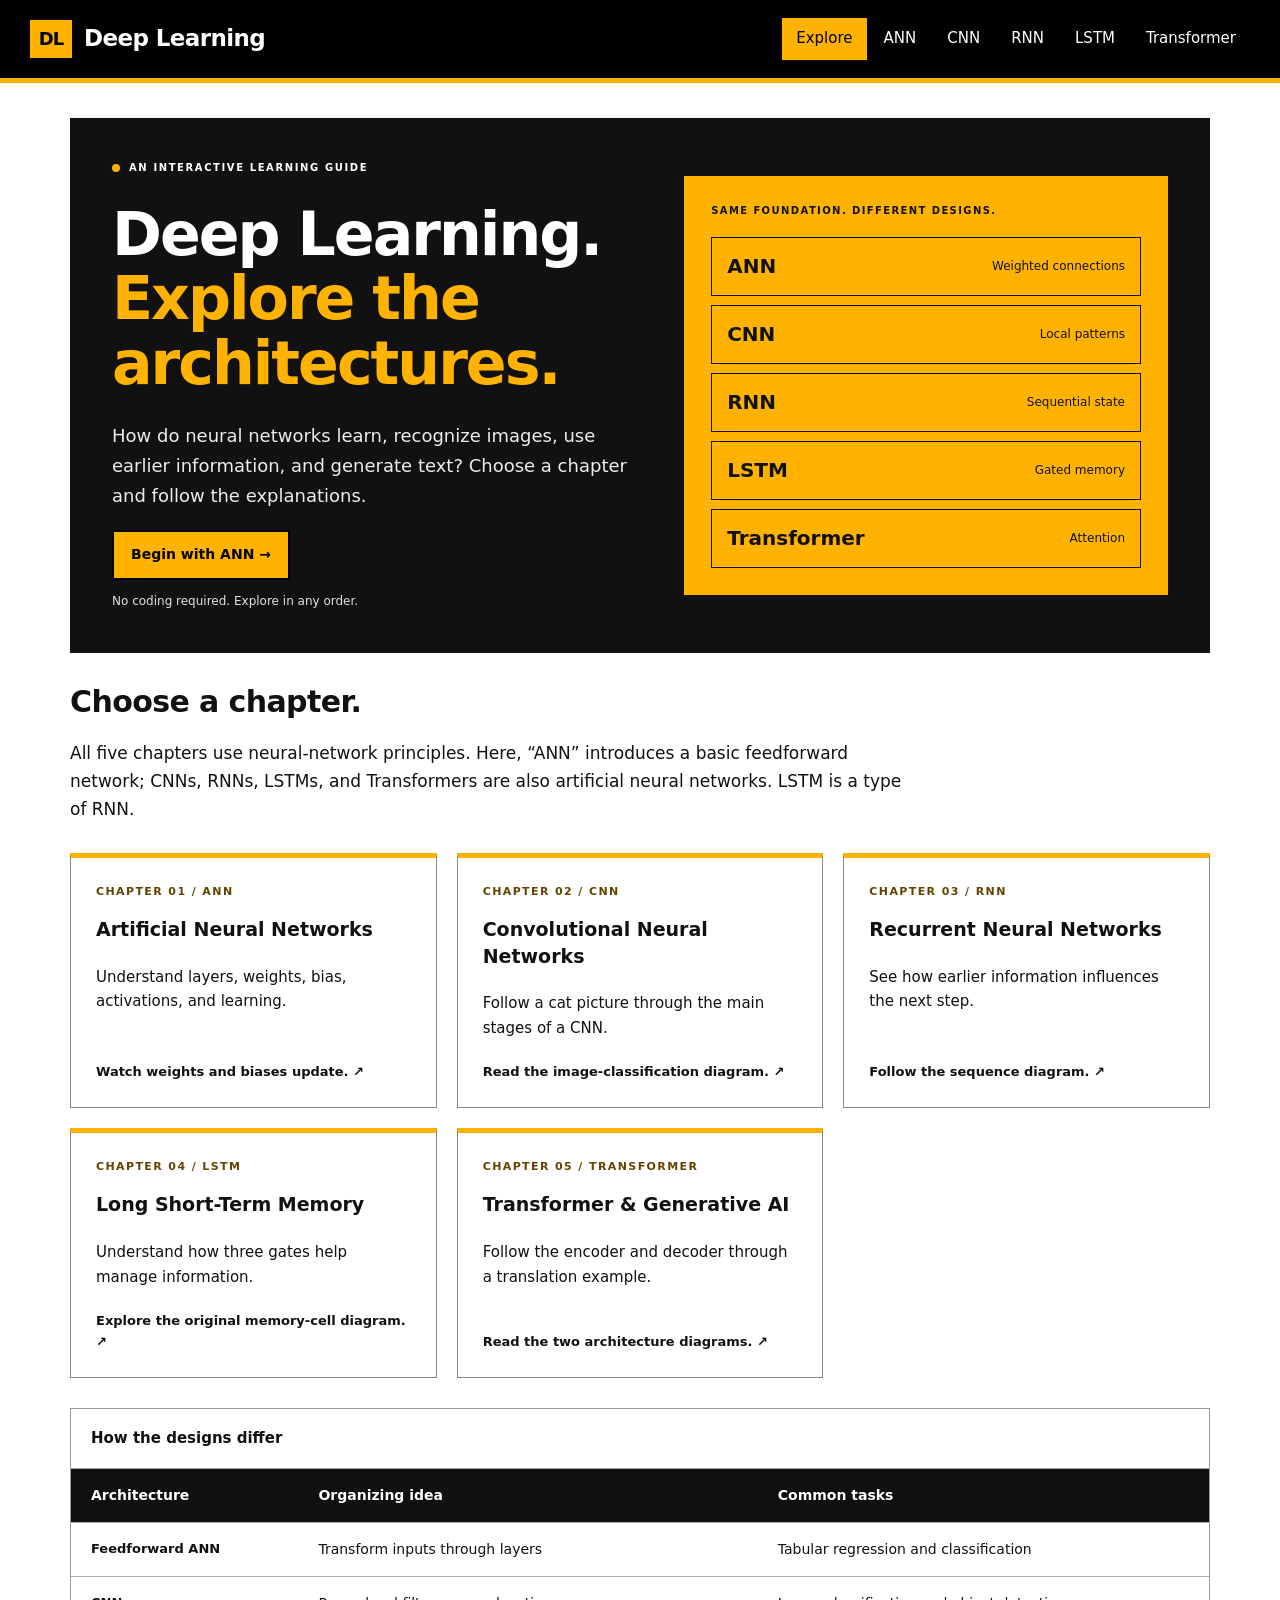
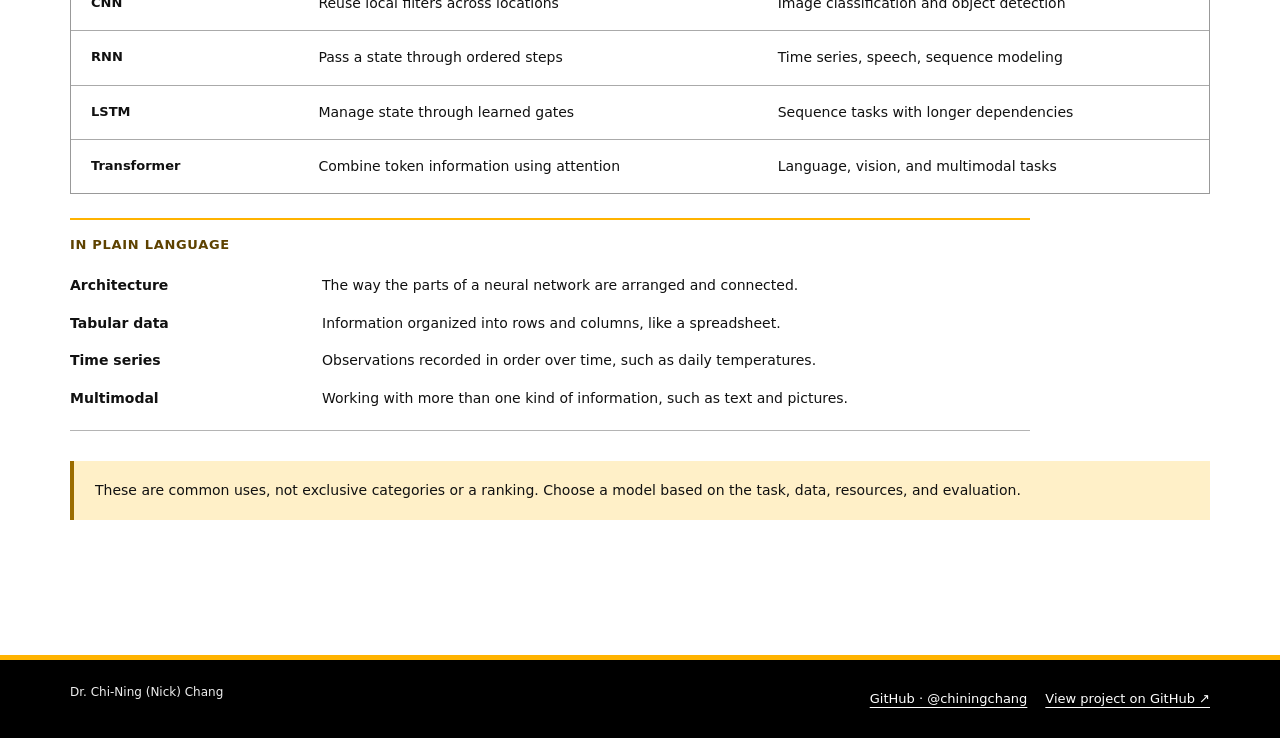
==== index.html @ 5cda5319 "Simplify page footers to show author name and GitHub links" ====
<!DOCTYPE html>

<html lang="en"><head><meta charset="utf-8"/><meta content="width=device-width,initial-scale=1" name="viewport"/><title>Explore · Deep Learning</title><meta content="Interactive lessons on neural networks, image features, sequence models, memory gates, attention and generative AI." name="description"/><link href="style.css" rel="stylesheet"/></head><body><header><a class="brand" href="index.html"><span class="mark">DL</span> Deep Learning</a><nav aria-label="Architecture chapters" class="architecture-nav"><a aria-current="page" class="active" href="index.html">Explore</a><a href="ann.html">ANN</a><a href="cnn.html">CNN</a><a href="rnn.html">RNN</a><a href="lstm.html">LSTM</a><a href="transformer.html">Transformer</a></nav></header><main><section class="chapter introduction"><div class="hero"><div><div class="pill"><span class="dot"></span> AN INTERACTIVE LEARNING GUIDE</div><h1>Deep Learning.<br/><em>Explore the<br/>architectures.</em></h1><p class="subtitle muted">How do neural networks learn, recognize images, use earlier information, and generate text? Choose a chapter and follow the explanations.</p><div class="actions"><a class="btn" href="ann.html">Begin with ANN →</a><span class="minitext">No coding required. Explore in any order.</span></div></div><div class="overview-visual"><div class="overview-label">SAME FOUNDATION. DIFFERENT DESIGNS.</div><div class="architecture-stack"><span>ANN <small>Weighted connections</small></span><span>CNN <small>Local patterns</small></span><span>RNN <small>Sequential state</small></span><span>LSTM <small>Gated memory</small></span><span>Transformer <small>Attention</small></span></div></div></div><div class="reading-block"><h2>Choose a chapter.</h2><p>All five chapters use neural-network principles. Here, “ANN” introduces a basic feedforward network; CNNs, RNNs, LSTMs, and Transformers are also artificial neural networks. LSTM is a type of RNN.</p></div><div class="chapter-grid"><a class="chapter-card" href="ann.html"><span class="eyebrow">CHAPTER 01 / ANN</span><h3>Artificial Neural Networks</h3><p>Understand layers, weights, bias, activations, and learning.</p><strong>Watch weights and biases update. ↗</strong></a><a class="chapter-card" href="cnn.html"><span class="eyebrow">CHAPTER 02 / CNN</span><h3>Convolutional Neural Networks</h3><p>Follow a cat picture through the main stages of a CNN.</p><strong>Read the image-classification diagram. ↗</strong></a><a class="chapter-card" href="rnn.html"><span class="eyebrow">CHAPTER 03 / RNN</span><h3>Recurrent Neural Networks</h3><p>See how earlier information influences the next step.</p><strong>Follow the sequence diagram. ↗</strong></a><a class="chapter-card" href="lstm.html"><span class="eyebrow">CHAPTER 04 / LSTM</span><h3>Long Short-Term Memory</h3><p>Understand how three gates help manage information.</p><strong>Explore the original memory-cell diagram. ↗</strong></a><a class="chapter-card" href="transformer.html"><span class="eyebrow">CHAPTER 05 / TRANSFORMER</span><h3>Transformer &amp; Generative AI</h3><p>Follow the encoder and decoder through a translation example.</p><strong>Read the two architecture diagrams. ↗</strong></a></div><div class="table-wrap"><table><caption>How the designs differ</caption><thead><tr><th>Architecture</th><th>Organizing idea</th><th>Common tasks</th></tr></thead><tbody><tr><th>Feedforward ANN</th><td>Transform inputs through layers</td><td>Tabular regression and classification</td></tr><tr><th>CNN</th><td>Reuse local filters across locations</td><td>Image classification and object detection</td></tr><tr><th>RNN</th><td>Pass a state through ordered steps</td><td>Time series, speech, sequence modeling</td></tr><tr><th>LSTM</th><td>Manage state through learned gates</td><td>Sequence tasks with longer dependencies</td></tr><tr><th>Transformer</th><td>Combine token information using attention</td><td>Language, vision, and multimodal tasks</td></tr></tbody></table></div><aside aria-label="In plain language" class="plain-language"><h3>In plain language</h3><dl><div><dt>Architecture</dt><dd>The way the parts of a neural network are arranged and connected.</dd></div><div><dt>Tabular data</dt><dd>Information organized into rows and columns, like a spreadsheet.</dd></div><div><dt>Time series</dt><dd>Observations recorded in order over time, such as daily temperatures.</dd></div><div><dt>Multimodal</dt><dd>Working with more than one kind of information, such as text and pictures.</dd></div></dl></aside><p class="callout">These are common uses, not exclusive categories or a ranking. Choose a model based on the task, data, resources, and evaluation.</p></section></main><footer><div class="footer-identity"><span>Dr. Chi-Ning (Nick) Chang</span></div><nav aria-label="GitHub links" class="footer-links"><a href="https://github.com/chiningchang" rel="noopener noreferrer" target="_blank">GitHub · @chiningchang</a><a href="https://github.com/chiningchang/Deep-Learning" rel="noopener noreferrer" target="_blank">View project on GitHub ↗</a></nav></footer></body></html>
---- style.css ----
:root{--gold:#ffb300;--ink:#111;--muted:#474747;--line:#a5a5a5;--paper:#fff;--blue:#006894;--rust:#b02e01}*{box-sizing:border-box}html{scroll-behavior:smooth}body{margin:0;background:#fff;color:var(--ink);font:17px/1.65 system-ui,-apple-system,BlinkMacSystemFont,'Segoe UI',sans-serif}button,input,select{font:inherit}button{cursor:pointer}button:focus-visible,input:focus-visible,select:focus-visible,summary:focus-visible,a:focus-visible{outline:3px solid #006894;outline-offset:4px}a{color:#005779;text-underline-offset:4px}header{background:#000;color:white;position:sticky;top:0;z-index:10;display:flex;justify-content:space-between;gap:20px;align-items:center;flex-wrap:wrap;padding:18px max(24px,calc((100vw - 1220px)/2));border-bottom:5px solid var(--gold)}.brand{font-size:23px;display:flex;align-items:center;gap:12px;font-weight:800;letter-spacing:-.6px}.mark{background:var(--gold);color:black;width:42px;height:38px;display:grid;place-items:center;font-size:18px;letter-spacing:-1px}nav{display:flex;gap:3px;flex-wrap:wrap}nav a{color:white;text-decoration:none;font-size:12px;padding:6px 9px;border-bottom:2px solid transparent}nav a:hover,nav a.active{color:var(--gold);border-color:var(--gold)}main{max-width:1200px;margin:auto;padding:25px 30px 50px}.chapter{padding:65px 0;border-bottom:1px solid #b8b8b8;scroll-margin-top:125px}.chapter:last-child{border:0}.chapter.introduction{padding-top:0}.hero{display:grid;grid-template-columns:1.1fr 1fr;align-items:center;gap:40px;background:#111;color:white;padding:42px;margin-top:10px}.hero h1{font-size:clamp(40px,4.7vw,62px);line-height:1.08;letter-spacing:-2px;margin:25px 0;font-weight:850}.hero h1 em{color:var(--gold);font-style:normal}.hero .muted{color:#ededed}.hero .minitext{color:#e3e3e3}.hero .actions{align-items:start;flex-direction:column}.pill{font-size:10px;font-weight:750;letter-spacing:1.6px;display:flex;gap:9px;align-items:center}.dot{width:8px;height:8px;background:var(--gold);border-radius:50%}.hero-art{background:#fff;color:#111;position:relative;padding:36px 12px 18px}.hero-art svg{width:100%;height:auto}.stamp{background:var(--gold);color:black;position:absolute;top:0;right:0;padding:8px 14px;font-size:12px;font-weight:750}.art-caption{text-align:center;font-size:14px;font-weight:700}.eyebrow{font-size:11px;letter-spacing:1.4px;text-transform:uppercase;font-weight:800;color:#624400}h1,h2,h3{color:inherit}h2{font-size:30px;line-height:1.25;letter-spacing:-.6px;margin:12px 0 18px}h3{font-size:19px;line-height:1.4;margin:0 0 12px}p{margin:10px 0 20px}.muted{color:var(--muted)}.subtitle{font-size:18px;max-width:630px}.overview-text{max-width:850px;margin-top:35px}.roadmap{border-left:5px solid var(--gold);background:#f1f1f1;padding:17px 22px;margin-bottom:30px;font-size:14px}.roadmap strong,.roadmap span{display:block}.roadmap span{color:#414141;margin-top:4px}.learning-goals{background:var(--gold);padding:22px 26px;margin-top:25px;color:#000;font-size:15px}.learning-goals span{display:block;margin-top:7px}.learning-goals span:before{content:'✓';font-weight:800;margin-right:10px}.lesson-heading{max-width:890px;margin-bottom:28px}.lesson-heading h1{font-size:38px;line-height:1.2;letter-spacing:-1px;margin:15px 0}.lesson-heading>p{font-size:17px}.workspace{display:grid;grid-template-columns:minmax(0,1.7fr) minmax(270px,1fr);gap:25px}.lab{background:#fff;border:1px solid #9b9b9b;border-top:4px solid #111;padding:26px;min-width:0;border-radius:0}.aside{padding:26px;background:#f1f1f1;border:1px solid #b6b6b6;align-self:start}.aside p{font-size:15px}.actions,.controls{display:flex;gap:12px;flex-wrap:wrap;align-items:center}.controls{margin:20px 0}.controls label{font-size:14px}button.btn,a.btn{border:2px solid #000;background:var(--gold);color:black;text-decoration:none;display:inline-block;padding:11px 17px;font-size:14px;font-weight:750;border-radius:0}button.btn:hover,a.btn:hover{background:#ffca4c}.btn.secondary{background:white;color:black;border-color:#555}.btn.secondary:hover{background:#ededed}.btn:disabled{opacity:.5;cursor:default}select{padding:7px 9px;border:1px solid #777;background:white;color:#111;border-radius:0}.network-choice,.tabs{display:flex;flex-wrap:wrap;gap:8px;margin:10px 0 20px}.network-choice button,.tabs button{background:white;border:1px solid #777;padding:9px 12px;font-size:13px;font-weight:650;color:#111}.network-choice button:hover,.tabs button:hover{background:#ededed}.tabs button.selected{background:#000;color:var(--gold);border-color:#000}.diagram{width:100%;height:auto;display:block}.range-row{display:grid;grid-template-columns:1fr 1.3fr 48px;align-items:center;gap:12px;margin:19px 0;font-size:14px}input[type=range]{width:100%;accent-color:#111}output{font-variant-numeric:tabular-nums;color:#111;font-weight:750}.probs>div{font-size:14px;margin:15px 0}.probs output{float:right;min-width:55px;text-align:right}.probbar{height:13px;background:#d1d1d1;overflow:hidden}.probbar span{display:block;background:#111;height:100%;transition:width .2s}.equation{padding:20px;background:#f1f1f1;border-left:4px solid var(--gold);text-align:center;font-size:18px;margin:22px 0;overflow-wrap:anywhere}.equation small{display:block;font-size:13px;color:#3b3b3b;margin-top:5px}.callout{padding:18px 21px;background:#fff0c8;border-left:4px solid #9b6c00;color:#111;font-size:14px;margin-top:22px}.metric{display:flex;gap:24px;flex-wrap:wrap;margin:20px 0;font-size:12px}.metric strong{display:block;font-size:25px;color:#111}.neuron-flow{display:flex;align-items:center;justify-content:space-between;gap:10px;flex-wrap:wrap;background:#f1f1f1;padding:20px;margin-top:24px}.neuron-flow small{display:block;font-size:9px;font-weight:700;letter-spacing:.5px}.neuron-flow strong{font-size:15px}.minitext,.footnote{font-size:12px;color:#454545}.footnote{margin-top:20px}.badge{display:inline-block;background:#111;color:#fff;padding:5px 9px;font-size:10px;letter-spacing:.7px;font-weight:750}.reading-block{max-width:850px;margin-top:30px}details{font-size:14px;margin-top:22px}summary{cursor:pointer;font-weight:750}details p{font-size:14px}.table-wrap{overflow-x:auto;border:1px solid #999;background:white;margin-top:24px}table{width:100%;border-collapse:collapse;text-align:left;font-size:14px}caption{text-align:left;padding:17px 20px;font-size:15px;font-weight:750}th,td{padding:15px 20px;border-top:1px solid #aaa;vertical-align:top;min-width:100px}thead{background:#111;color:white}tbody th{font-size:13px}.lab .table-wrap th,.lab .table-wrap td{padding:13px 14px;font-size:12px}.lab .table-wrap caption{font-size:14px;padding:15px}.comparison{display:grid;grid-template-columns:1fr 1fr;gap:22px}.comparison>div{border:1px solid #999;border-top:4px solid var(--gold);padding:27px}.activation-plot{width:100%;height:auto;display:block;border:1px solid #a0a0a0;background:#fff}canvas{display:block;width:100%;height:auto;border:1px solid #999;background:white}footer{border-top:5px solid #ffb300;background:black;color:white;display:flex;justify-content:space-between;gap:20px;flex-wrap:wrap;padding:23px max(25px,calc((100vw - 1140px)/2));font-size:13px}.hidden{display:none!important}.cycle-lab{margin-bottom:30px!important}.cycle-heading{display:flex;align-items:start;justify-content:space-between;gap:20px}.cycle-heading h2{font-size:27px}.animation-controls{display:flex;align-items:center;gap:12px;flex-wrap:wrap;margin:24px 0}.animation-controls label{font-size:13px}.animation-scroll{overflow-x:auto;border:1px solid #999;background:#fafafa}.animation-scroll svg{display:block;width:100%;min-width:760px;height:auto}.stage-narration{border-left:5px solid var(--gold);padding:20px 24px;background:#f1f1f1;min-height:175px;margin-top:20px}.stage-narration h3{font-size:23px;margin:6px 0}.stage-narration p{font-size:15px;margin-bottom:0}.animation-explanation{display:grid;grid-template-columns:1.2fr 1fr;gap:30px;margin-top:28px}.math-steps{font-size:15px;font-variant-numeric:tabular-nums;line-height:1.9}.math-steps code{font-size:14px;font-family:ui-monospace,monospace;white-space:normal;overflow-wrap:anywhere}.bias-explainer{padding:22px;background:#fff0c8;border:1px solid #b88800;font-size:14px}.bias-explainer p{margin-bottom:12px}.bias-row{background:#fff0c8}.gradient-flow{stroke-dasharray:12 8;animation:flow 1s linear infinite}.animation-paused .gradient-flow{animation-play-state:paused}.pulse-ring{animation:pulse 1.1s ease-in-out infinite;transform-box:fill-box;transform-origin:center}.animation-paused .pulse-ring{animation-play-state:paused}@keyframes flow{to{stroke-dashoffset:-40}}@keyframes pulse{50%{opacity:.4}}@media(max-width:850px){main{padding:20px}.hero,.workspace,.animation-explanation{grid-template-columns:1fr}.hero{padding:26px;gap:30px}.hero-art{max-width:500px}.hero h1{font-size:46px}.comparison{grid-template-columns:1fr}header{padding:13px 20px;gap:10px}nav a{font-size:11px;padding:5px}.chapter{scroll-margin-top:165px;padding:44px 0}.lesson-heading h1{font-size:32px}.lab,.aside{padding:20px}.cycle-heading{display:block}.cycle-heading .badge{margin-bottom:12px}.range-row{grid-template-columns:1fr 1fr 45px;gap:10px}.table-wrap{max-width:100%}.animation-controls .btn{font-size:12px;padding:9px 12px}footer{padding:20px}.hero .subtitle{font-size:16px}}@media(prefers-reduced-motion:reduce){html{scroll-behavior:auto}*{transition:none!important}.gradient-flow,.pulse-ring{animation:none!important}}
a.brand{color:white;text-decoration:none}.architecture-nav a{font-size:15px;padding:7px 13px;border:1px solid transparent;min-height:42px}.architecture-nav a.active{background:#ffb300;color:#000;border-color:#ffb300}.architecture-nav a:hover{border-color:#ffb300}.section-nav{position:sticky;top:84px;z-index:9;padding:9px max(24px,calc((100vw - 1140px)/2));display:flex;gap:17px;flex-wrap:wrap;background:#fff;border-bottom:1px solid #888}.section-nav a{color:#111;font-size:12px;padding:2px 0;border-bottom:2px solid transparent}.section-nav a.active{border-color:#111;font-weight:750}.chapter{scroll-margin-top:170px}.overview-visual{background:#ffb300;color:#111;padding:27px}.overview-label{font-size:10px;letter-spacing:1.4px;font-weight:800;margin-bottom:17px}.architecture-stack{display:grid;gap:9px}.architecture-stack>span{display:flex;justify-content:space-between;gap:15px;align-items:center;padding:12px 15px;border:1px solid #111;font-size:20px;font-weight:850}.architecture-stack small{font-size:12px;font-weight:500}.chapter-grid{display:grid;grid-template-columns:repeat(3,1fr);gap:20px;margin:30px 0}.chapter-card{display:flex;flex-direction:column;text-decoration:none;color:#111;border:1px solid #888;border-top:5px solid #ffb300;padding:25px}.chapter-card:hover{background:#f1f1f1;border-color:#111}.chapter-card h3{margin-top:15px}.chapter-card p{font-size:15px}.chapter-card strong{font-size:13px;margin-top:auto}.chapter-links{display:flex;justify-content:space-between;gap:15px;flex-wrap:wrap;padding:30px 0}.pipeline{display:flex;gap:15px;flex-wrap:wrap;align-items:center;margin:30px 0}.pipeline>span{border:1px solid #111;padding:12px 18px;background:#ffb300;font-size:14px;font-weight:650}.cnn-work{display:grid;grid-template-columns:1fr 1fr 1fr;gap:27px;margin:25px 0}.cnn-work h3{font-size:16px}.pixel-grid,.map-grid,.pool-grid{display:grid;gap:3px;aspect-ratio:1}.pixel-grid{grid-template-columns:repeat(8,1fr)}.map-grid{grid-template-columns:repeat(6,1fr)}.pool-grid{grid-template-columns:repeat(3,1fr)}.pixel-grid button{border:1px solid #888;background:white;min-width:0;padding:0}.pixel-grid button.on{background:#111}.pixel-grid button.scanning{outline:3px solid #ffb300;outline-offset:-3px}.map-grid>div,.pool-grid>div{border:1px solid #999;display:grid;place-items:center;font-size:12px;font-variant-numeric:tabular-nums}.map-grid>div.current{outline:3px solid #111;outline-offset:1px}.kernel{font:21px/1.7 ui-monospace,monospace;padding:15px;white-space:pre;text-align:center;background:#f1f1f1}.diagram-scroll{overflow-x:auto}.diagram-scroll svg{display:block;width:100%;min-width:600px}.token-buttons{display:flex;gap:12px;flex-wrap:wrap;margin:22px 0}.token-buttons button{font-size:17px;padding:10px 20px;background:white;border:2px solid #111}.token-buttons button.selected{background:#ffb300}.attention-bars>div{display:grid;grid-template-columns:85px 1fr 65px;gap:12px;align-items:center;margin:13px 0;font-size:14px}.attention-bars .bar-track{height:18px;background:#ddd}.attention-bars .bar-fill{height:100%;background:#111}.attention-bars .masked{color:#555;font-style:italic}.generated-output{border:2px solid #111;background:#fff6de;min-height:90px;padding:20px;font-size:28px;line-height:1.8;margin:22px 0;display:flex;gap:10px;align-items:center;flex-wrap:wrap}.generated-output span{padding:4px 10px;background:#ffb300}.generated-output .empty{font-size:16px;background:transparent;color:#444}.architecture-columns{display:grid;grid-template-columns:1fr 1fr;gap:25px}.model-column{border:1px solid #888;padding:27px;border-top:5px solid #ffb300}.process-list{padding-left:25px}.process-list li{padding:0 0 20px 8px}.process-list span{display:block;font-size:14px;margin-top:4px}.prompt-example{white-space:pre-wrap;overflow-wrap:anywhere;background:#f1f1f1;padding:23px;font:15px/1.8 ui-monospace,monospace}.resource-links{display:flex;gap:15px;flex-wrap:wrap}.resource-links a{display:block;padding:15px;border:1px solid #777;font-size:14px}#rnn-gradient-plot{display:block;width:100%;height:auto}#lstm-calc{padding:15px 0;border-top:1px solid #888}.gate-selected{fill:#ffb300}.gate-normal{fill:#fff}.architecture-nav{margin:0}@media(max-width:850px){header{position:relative}.section-nav{top:0;gap:12px}.chapter{scroll-margin-top:105px}.chapter-grid{grid-template-columns:1fr 1fr}.cnn-work{grid-template-columns:1fr 1fr}.cnn-work>div:last-child{max-width:260px}.architecture-columns{grid-template-columns:1fr}.architecture-nav a{font-size:13px;padding:7px 10px}.attention-bars>div{grid-template-columns:70px 1fr 55px;gap:8px}.overview-visual{padding:20px}}@media(max-width:500px){.chapter-grid,.cnn-work{grid-template-columns:1fr}.cnn-work>div{max-width:310px;width:100%;margin:auto}.cnn-work>div:last-child{max-width:240px}.chapter-card{padding:20px}.chapter-links .btn{font-size:12px}.pipeline{gap:8px}.pipeline>span{padding:9px;font-size:12px}}

.section-nav a:hover{color:#111;border-bottom-color:#111}.section-nav a:focus-visible{outline-color:#006894} .architecture-nav a.active:hover{color:#111}
.original-figure{margin:28px 0 12px;padding:0;background:white}.original-figure img{display:block;width:100%;height:auto;object-fit:contain}.figure-image-link{display:block;border:1px solid #aaa;padding:12px;background:#fff}.original-figure figcaption{font-size:13px;color:#333;line-height:1.7;margin-top:13px}.original-figure figcaption>a{display:inline-block;margin-left:7px;font-weight:650}.image-credit{display:block;font-size:11px;color:#474747;margin-top:5px}.picture-steps{list-style:none;counter-reset:picture;max-width:920px;padding:0;margin:30px 0}.picture-steps>li{counter-increment:picture;position:relative;padding:0 0 23px 60px;margin-bottom:15px;border-bottom:1px solid #c5c5c5}.picture-steps>li:before{content:counter(picture);position:absolute;left:0;top:0;background:#ffb300;color:#111;width:36px;height:36px;display:grid;place-items:center;font-size:17px;font-weight:800}.picture-steps h3{font-size:20px;margin-bottom:8px}.picture-steps p{font-size:17px;margin:0;line-height:1.75}.picture-steps>li:last-child{border:0;margin-bottom:0}.takeaway{font-size:19px;padding:22px 25px;border-left:5px solid #ffb300;background:#f2f2f2;max-width:1000px;margin-top:24px}.story-example{max-width:850px;padding:24px 0;margin-top:20px;border-top:3px solid #111}.story-example h3{font-size:23px}.figure-explanation{display:grid;grid-template-columns:minmax(0,1fr) minmax(0,1fr);gap:36px;align-items:start}.figure-explanation .original-figure{margin-top:8px}.figure-explanation .picture-steps{margin-top:8px}.figure-explanation .picture-steps>li{padding-left:47px;padding-bottom:18px;margin-bottom:15px}.figure-explanation .picture-steps>li:before{width:30px;height:30px;font-size:15px}.figure-explanation .picture-steps h3{font-size:18px}.figure-explanation .picture-steps p{font-size:15px;line-height:1.7}.figure-note{font-size:14px;color:#333;border-top:1px solid #aaa;padding-top:16px}.translation-example{display:flex;align-items:center;justify-content:center;gap:30px;flex-wrap:wrap;padding:28px;border:1px solid #888;border-top:5px solid #ffb300;font-size:26px;line-height:1.5;margin-top:25px}.translation-example b{font-size:30px}.translation-steps{font-size:28px;font-weight:650;letter-spacing:2px}.prompt-illustrations{max-width:950px;margin-top:30px}.prompt-illustrations summary{font-size:16px}.prompt-illustrations .original-figure{margin-top:25px} @media(max-width:850px){.figure-explanation{grid-template-columns:1fr;gap:25px}.portrait-figure{max-width:600px;margin:10px auto!important}.figure-explanation .picture-steps p{font-size:17px}.figure-explanation .picture-steps h3{font-size:20px}.picture-steps>li{padding-left:48px}.translation-example{font-size:20px;padding:22px;gap:15px}.takeaway{font-size:17px}.figure-image-link{padding:5px}.original-figure figcaption{font-size:12px}} 
.plain-language{margin:24px 0 30px;max-width:960px;border-top:2px solid #ffb300;border-bottom:1px solid #b4b4b4;padding:16px 0 12px;background:white;color:#111}.plain-language>h3{font-size:13px;font-weight:800;letter-spacing:.7px;text-transform:uppercase;color:#5e4200;margin:0 0 13px}.plain-language dl{margin:0}.plain-language dl>div{display:grid;grid-template-columns:minmax(145px,1fr) 3fr;gap:16px;padding:7px 0;font-size:14px;line-height:1.7}.plain-language dt{font-weight:750}.plain-language dd{margin:0}.lab .plain-language dl>div,.aside .plain-language dl>div{grid-template-columns:1fr;gap:2px}.lab .plain-language{padding-left:12px;padding-right:12px}.plain-language strong{font-weight:750}@media(max-width:650px){.plain-language dl>div{grid-template-columns:1fr;gap:2px;padding:9px 0;font-size:14px}.plain-language{padding-top:15px}}
.diagram-explore-image{position:relative;padding:0!important}.diagram-guide-hint{font-size:13px;font-weight:650;color:#333;margin:18px 0 10px}.diagram-hotspot{position:absolute;transform:translate(-50%,-50%);width:31px;height:31px;padding:0;display:grid;place-items:center;border:2px solid #111;border-radius:50%;background:#ffb300;color:#111;font-size:15px;font-weight:850;box-shadow:0 0 0 3px #fff;z-index:1}.diagram-hotspot:hover,.diagram-hotspot.selected{background:#111;color:#ffb300;box-shadow:0 0 0 3px #fff,0 0 0 5px #111}.diagram-guide-choices{display:flex;gap:7px;flex-wrap:wrap;padding:14px 0 10px}.diagram-choice{border:1px solid #666;padding:7px 10px;background:white;color:#111;font-size:12px;font-weight:650}.diagram-choice.selected{background:#111;color:#ffb300;border-color:#111}.diagram-guide-panel{padding:19px 23px;background:#fff3d6;border-left:4px solid #111;min-height:120px}.diagram-guide-panel h3{font-size:19px;margin:0 0 8px}.diagram-guide-panel p{font-size:15px;line-height:1.75;margin:0}.diagram-guide-controls{display:flex;justify-content:space-between;gap:20px;padding:9px 0 4px}.diagram-guide-controls button{font-size:12px;border:0;background:none;color:#111;text-decoration:underline;text-underline-offset:3px;padding:5px 0}.diagram-guide-controls button:disabled{color:#666;cursor:default;text-decoration:none}.paper-spotlight{display:grid;grid-template-columns:90px 1fr;gap:25px;margin:28px 0 35px;padding:28px;background:#111;color:white;border-top:7px solid #ffb300}.paper-year{font-size:28px;font-weight:850;line-height:1.3;color:#ffb300;border-right:1px solid #777}.paper-label{font-size:11px;letter-spacing:1px;text-transform:uppercase;color:#ffb300;font-weight:750}.paper-spotlight h2{font-size:35px;color:white;margin:8px 0 15px}.paper-spotlight p{font-size:15px;max-width:800px}.paper-spotlight .btn{margin-right:15px}.paper-citation-link{display:inline-block;color:white;font-size:13px;margin-top:12px}.figure-explanation .diagram-guide-panel{padding:17px}.figure-explanation .diagram-choice{font-size:11px;padding:7px}.figure-explanation .diagram-guide-panel p{font-size:14px}.figure-explanation .diagram-guide-panel h3{font-size:17px}@media(max-width:650px){.diagram-hotspot{width:27px;height:27px;font-size:12px;box-shadow:0 0 0 2px white}.diagram-hotspot:hover,.diagram-hotspot.selected{box-shadow:0 0 0 2px white,0 0 0 4px #111}.paper-spotlight{grid-template-columns:1fr;padding:23px;gap:12px}.paper-year{border:0;font-size:22px}.paper-spotlight h2{font-size:30px}.diagram-guide-panel{min-height:145px}.diagram-guide-choices{gap:6px}.diagram-choice{font-size:11px;padding:8px}.figure-explanation .diagram-guide-panel p{font-size:15px}}

.footer-identity{display:flex;flex-direction:column;gap:5px}.footer-identity strong{font-size:16px}.footer-identity span{font-size:12px;color:#eee}.footer-links{display:flex;align-items:center;gap:18px;flex-wrap:wrap}.footer-links a{color:white;font-size:13px;text-decoration:underline;text-underline-offset:4px;border:0;padding:5px 0}.footer-links a:hover{color:#ffb300;border:0}.footer-links a:focus-visible{outline-color:#ffb300}@media(max-width:650px){.footer-links{gap:12px 20px}}
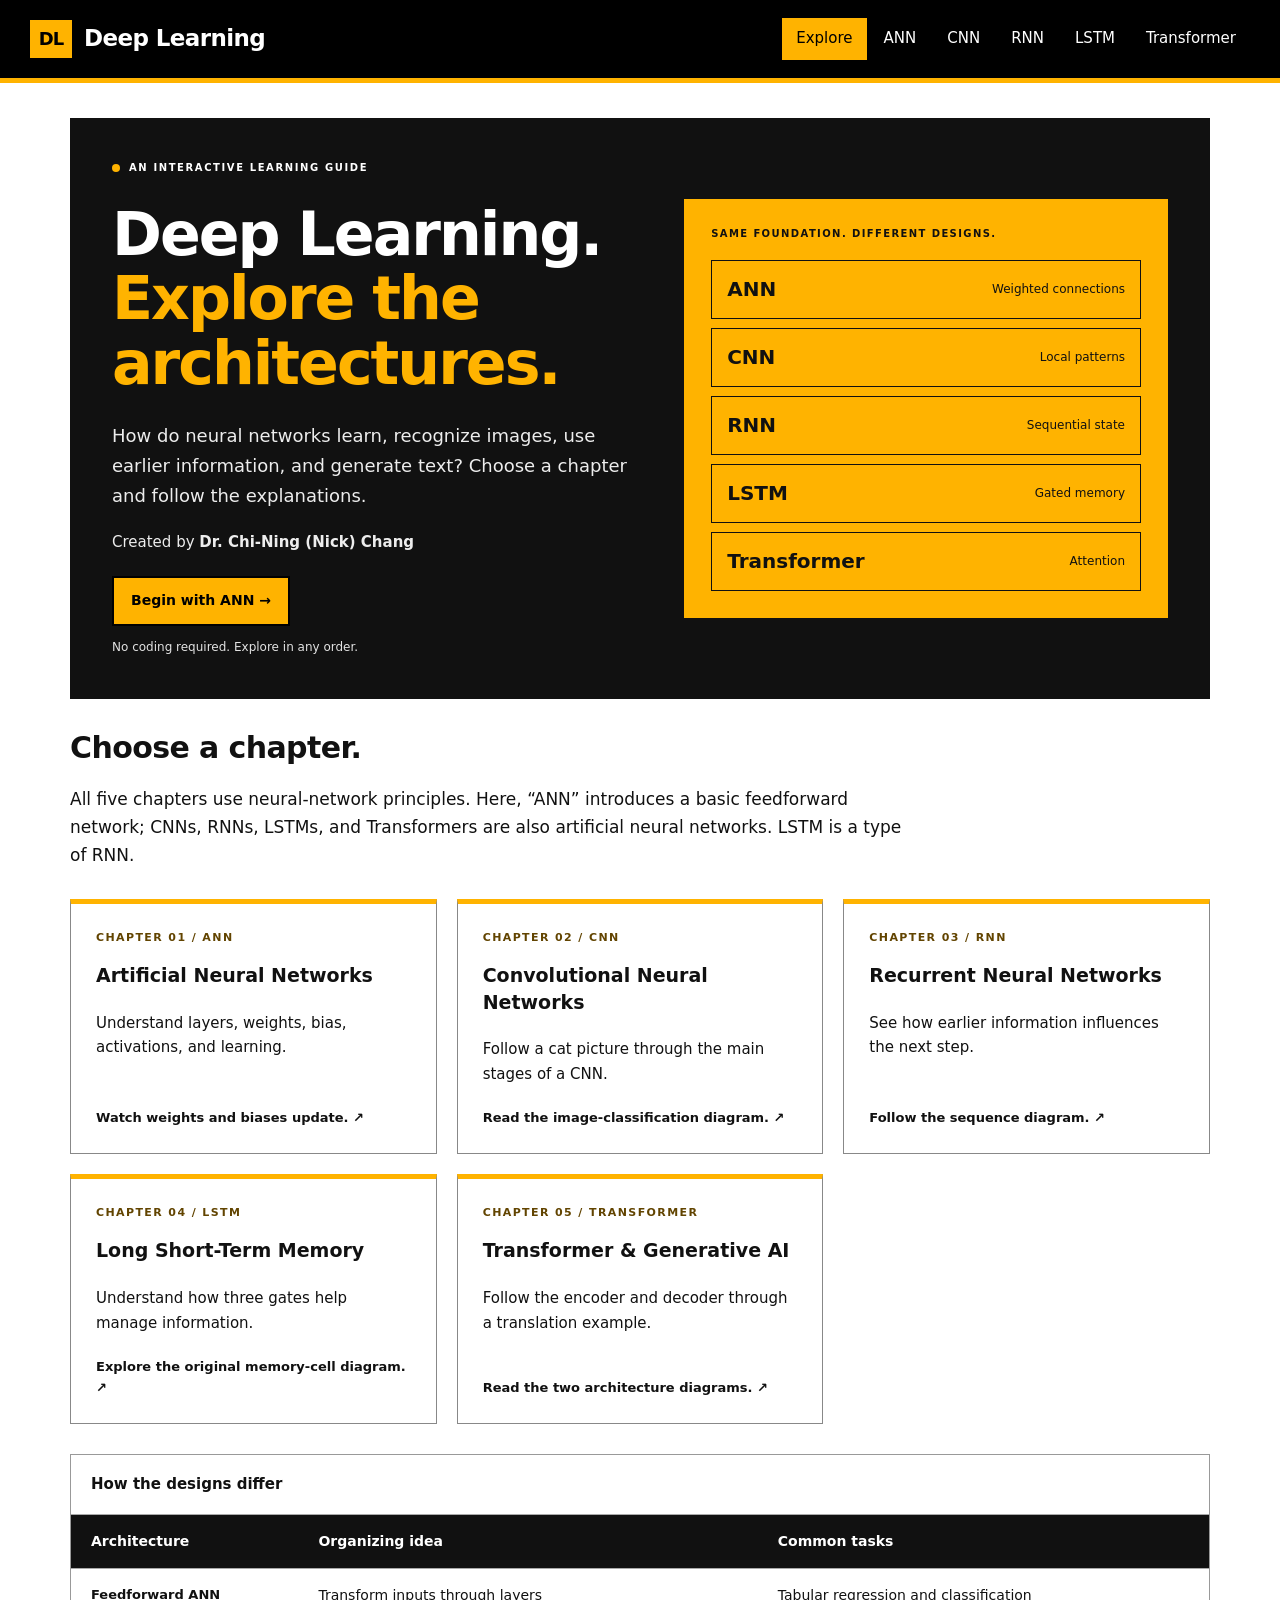
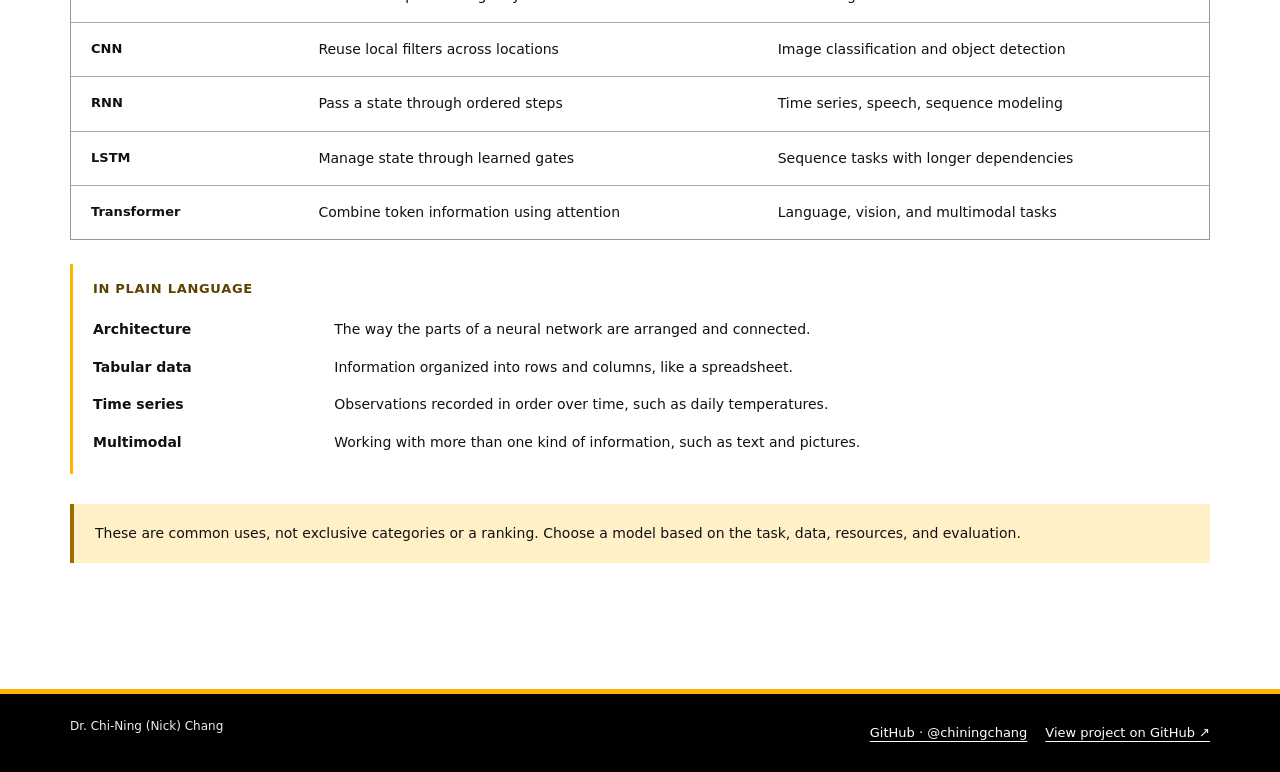
==== commit 335071f7: "Add prominent creator credit to the homepage introduction" ====
--- a/index.html
+++ b/index.html
@@ -1,3 +1,3 @@
 <!DOCTYPE html>
 
-<html lang="en"><head><meta charset="utf-8"/><meta content="width=device-width,initial-scale=1" name="viewport"/><title>Explore · Deep Learning</title><meta content="Interactive lessons on neural networks, image features, sequence models, memory gates, attention and generative AI." name="description"/><link href="style.css" rel="stylesheet"/></head><body><header><a class="brand" href="index.html"><span class="mark">DL</span> Deep Learning</a><nav aria-label="Architecture chapters" class="architecture-nav"><a aria-current="page" class="active" href="index.html">Explore</a><a href="ann.html">ANN</a><a href="cnn.html">CNN</a><a href="rnn.html">RNN</a><a href="lstm.html">LSTM</a><a href="transformer.html">Transformer</a></nav></header><main><section class="chapter introduction"><div class="hero"><div><div class="pill"><span class="dot"></span> AN INTERACTIVE LEARNING GUIDE</div><h1>Deep Learning.<br/><em>Explore the<br/>architectures.</em></h1><p class="subtitle muted">How do neural networks learn, recognize images, use earlier information, and generate text? Choose a chapter and follow the explanations.</p><div class="actions"><a class="btn" href="ann.html">Begin with ANN →</a><span class="minitext">No coding required. Explore in any order.</span></div></div><div class="overview-visual"><div class="overview-label">SAME FOUNDATION. DIFFERENT DESIGNS.</div><div class="architecture-stack"><span>ANN <small>Weighted connections</small></span><span>CNN <small>Local patterns</small></span><span>RNN <small>Sequential state</small></span><span>LSTM <small>Gated memory</small></span><span>Transformer <small>Attention</small></span></div></div></div><div class="reading-block"><h2>Choose a chapter.</h2><p>All five chapters use neural-network principles. Here, “ANN” introduces a basic feedforward network; CNNs, RNNs, LSTMs, and Transformers are also artificial neural networks. LSTM is a type of RNN.</p></div><div class="chapter-grid"><a class="chapter-card" href="ann.html"><span class="eyebrow">CHAPTER 01 / ANN</span><h3>Artificial Neural Networks</h3><p>Understand layers, weights, bias, activations, and learning.</p><strong>Watch weights and biases update. ↗</strong></a><a class="chapter-card" href="cnn.html"><span class="eyebrow">CHAPTER 02 / CNN</span><h3>Convolutional Neural Networks</h3><p>Follow a cat picture through the main stages of a CNN.</p><strong>Read the image-classification diagram. ↗</strong></a><a class="chapter-card" href="rnn.html"><span class="eyebrow">CHAPTER 03 / RNN</span><h3>Recurrent Neural Networks</h3><p>See how earlier information influences the next step.</p><strong>Follow the sequence diagram. ↗</strong></a><a class="chapter-card" href="lstm.html"><span class="eyebrow">CHAPTER 04 / LSTM</span><h3>Long Short-Term Memory</h3><p>Understand how three gates help manage information.</p><strong>Explore the original memory-cell diagram. ↗</strong></a><a class="chapter-card" href="transformer.html"><span class="eyebrow">CHAPTER 05 / TRANSFORMER</span><h3>Transformer &amp; Generative AI</h3><p>Follow the encoder and decoder through a translation example.</p><strong>Read the two architecture diagrams. ↗</strong></a></div><div class="table-wrap"><table><caption>How the designs differ</caption><thead><tr><th>Architecture</th><th>Organizing idea</th><th>Common tasks</th></tr></thead><tbody><tr><th>Feedforward ANN</th><td>Transform inputs through layers</td><td>Tabular regression and classification</td></tr><tr><th>CNN</th><td>Reuse local filters across locations</td><td>Image classification and object detection</td></tr><tr><th>RNN</th><td>Pass a state through ordered steps</td><td>Time series, speech, sequence modeling</td></tr><tr><th>LSTM</th><td>Manage state through learned gates</td><td>Sequence tasks with longer dependencies</td></tr><tr><th>Transformer</th><td>Combine token information using attention</td><td>Language, vision, and multimodal tasks</td></tr></tbody></table></div><aside aria-label="In plain language" class="plain-language"><h3>In plain language</h3><dl><div><dt>Architecture</dt><dd>The way the parts of a neural network are arranged and connected.</dd></div><div><dt>Tabular data</dt><dd>Information organized into rows and columns, like a spreadsheet.</dd></div><div><dt>Time series</dt><dd>Observations recorded in order over time, such as daily temperatures.</dd></div><div><dt>Multimodal</dt><dd>Working with more than one kind of information, such as text and pictures.</dd></div></dl></aside><p class="callout">These are common uses, not exclusive categories or a ranking. Choose a model based on the task, data, resources, and evaluation.</p></section></main><footer><div class="footer-identity"><span>Dr. Chi-Ning (Nick) Chang</span></div><nav aria-label="GitHub links" class="footer-links"><a href="https://github.com/chiningchang" rel="noopener noreferrer" target="_blank">GitHub · @chiningchang</a><a href="https://github.com/chiningchang/Deep-Learning" rel="noopener noreferrer" target="_blank">View project on GitHub ↗</a></nav></footer></body></html>+<html lang="en"><head><meta charset="utf-8"/><meta content="width=device-width,initial-scale=1" name="viewport"/><title>Explore · Deep Learning</title><meta content="Interactive lessons on neural networks, image features, sequence models, memory gates, attention and generative AI." name="description"/><link href="style.css" rel="stylesheet"/></head><body><header><a class="brand" href="index.html"><span class="mark">DL</span> Deep Learning</a><nav aria-label="Architecture chapters" class="architecture-nav"><a aria-current="page" class="active" href="index.html">Explore</a><a href="ann.html">ANN</a><a href="cnn.html">CNN</a><a href="rnn.html">RNN</a><a href="lstm.html">LSTM</a><a href="transformer.html">Transformer</a></nav></header><main><section class="chapter introduction"><div class="hero"><div><div class="pill"><span class="dot"></span> AN INTERACTIVE LEARNING GUIDE</div><h1>Deep Learning.<br/><em>Explore the<br/>architectures.</em></h1><p class="subtitle muted">How do neural networks learn, recognize images, use earlier information, and generate text? Choose a chapter and follow the explanations.</p><p class="hero-credit">Created by <strong>Dr. Chi-Ning (Nick) Chang</strong></p><div class="actions"><a class="btn" href="ann.html">Begin with ANN →</a><span class="minitext">No coding required. Explore in any order.</span></div></div><div class="overview-visual"><div class="overview-label">SAME FOUNDATION. DIFFERENT DESIGNS.</div><div class="architecture-stack"><span>ANN <small>Weighted connections</small></span><span>CNN <small>Local patterns</small></span><span>RNN <small>Sequential state</small></span><span>LSTM <small>Gated memory</small></span><span>Transformer <small>Attention</small></span></div></div></div><div class="reading-block"><h2>Choose a chapter.</h2><p>All five chapters use neural-network principles. Here, “ANN” introduces a basic feedforward network; CNNs, RNNs, LSTMs, and Transformers are also artificial neural networks. LSTM is a type of RNN.</p></div><div class="chapter-grid"><a class="chapter-card" href="ann.html"><span class="eyebrow">CHAPTER 01 / ANN</span><h3>Artificial Neural Networks</h3><p>Understand layers, weights, bias, activations, and learning.</p><strong>Watch weights and biases update. ↗</strong></a><a class="chapter-card" href="cnn.html"><span class="eyebrow">CHAPTER 02 / CNN</span><h3>Convolutional Neural Networks</h3><p>Follow a cat picture through the main stages of a CNN.</p><strong>Read the image-classification diagram. ↗</strong></a><a class="chapter-card" href="rnn.html"><span class="eyebrow">CHAPTER 03 / RNN</span><h3>Recurrent Neural Networks</h3><p>See how earlier information influences the next step.</p><strong>Follow the sequence diagram. ↗</strong></a><a class="chapter-card" href="lstm.html"><span class="eyebrow">CHAPTER 04 / LSTM</span><h3>Long Short-Term Memory</h3><p>Understand how three gates help manage information.</p><strong>Explore the original memory-cell diagram. ↗</strong></a><a class="chapter-card" href="transformer.html"><span class="eyebrow">CHAPTER 05 / TRANSFORMER</span><h3>Transformer &amp; Generative AI</h3><p>Follow the encoder and decoder through a translation example.</p><strong>Read the two architecture diagrams. ↗</strong></a></div><div class="table-wrap"><table><caption>How the designs differ</caption><thead><tr><th>Architecture</th><th>Organizing idea</th><th>Common tasks</th></tr></thead><tbody><tr><th>Feedforward ANN</th><td>Transform inputs through layers</td><td>Tabular regression and classification</td></tr><tr><th>CNN</th><td>Reuse local filters across locations</td><td>Image classification and object detection</td></tr><tr><th>RNN</th><td>Pass a state through ordered steps</td><td>Time series, speech, sequence modeling</td></tr><tr><th>LSTM</th><td>Manage state through learned gates</td><td>Sequence tasks with longer dependencies</td></tr><tr><th>Transformer</th><td>Combine token information using attention</td><td>Language, vision, and multimodal tasks</td></tr></tbody></table></div><aside aria-label="In plain language" class="plain-language"><h3>In plain language</h3><dl><div><dt>Architecture</dt><dd>The way the parts of a neural network are arranged and connected.</dd></div><div><dt>Tabular data</dt><dd>Information organized into rows and columns, like a spreadsheet.</dd></div><div><dt>Time series</dt><dd>Observations recorded in order over time, such as daily temperatures.</dd></div><div><dt>Multimodal</dt><dd>Working with more than one kind of information, such as text and pictures.</dd></div></dl></aside><p class="callout">These are common uses, not exclusive categories or a ranking. Choose a model based on the task, data, resources, and evaluation.</p></section></main><footer><div class="footer-identity"><span>Dr. Chi-Ning (Nick) Chang</span></div><nav aria-label="GitHub links" class="footer-links"><a href="https://github.com/chiningchang" rel="noopener noreferrer" target="_blank">GitHub · @chiningchang</a><a href="https://github.com/chiningchang/Deep-Learning" rel="noopener noreferrer" target="_blank">View project on GitHub ↗</a></nav></footer></body></html>
--- a/style.css
+++ b/style.css
@@ -1,9 +1,11 @@
-:root{--gold:#ffb300;--ink:#111;--muted:#474747;--line:#a5a5a5;--paper:#fff;--blue:#006894;--rust:#b02e01}*{box-sizing:border-box}html{scroll-behavior:smooth}body{margin:0;background:#fff;color:var(--ink);font:17px/1.65 system-ui,-apple-system,BlinkMacSystemFont,'Segoe UI',sans-serif}button,input,select{font:inherit}button{cursor:pointer}button:focus-visible,input:focus-visible,select:focus-visible,summary:focus-visible,a:focus-visible{outline:3px solid #006894;outline-offset:4px}a{color:#005779;text-underline-offset:4px}header{background:#000;color:white;position:sticky;top:0;z-index:10;display:flex;justify-content:space-between;gap:20px;align-items:center;flex-wrap:wrap;padding:18px max(24px,calc((100vw - 1220px)/2));border-bottom:5px solid var(--gold)}.brand{font-size:23px;display:flex;align-items:center;gap:12px;font-weight:800;letter-spacing:-.6px}.mark{background:var(--gold);color:black;width:42px;height:38px;display:grid;place-items:center;font-size:18px;letter-spacing:-1px}nav{display:flex;gap:3px;flex-wrap:wrap}nav a{color:white;text-decoration:none;font-size:12px;padding:6px 9px;border-bottom:2px solid transparent}nav a:hover,nav a.active{color:var(--gold);border-color:var(--gold)}main{max-width:1200px;margin:auto;padding:25px 30px 50px}.chapter{padding:65px 0;border-bottom:1px solid #b8b8b8;scroll-margin-top:125px}.chapter:last-child{border:0}.chapter.introduction{padding-top:0}.hero{display:grid;grid-template-columns:1.1fr 1fr;align-items:center;gap:40px;background:#111;color:white;padding:42px;margin-top:10px}.hero h1{font-size:clamp(40px,4.7vw,62px);line-height:1.08;letter-spacing:-2px;margin:25px 0;font-weight:850}.hero h1 em{color:var(--gold);font-style:normal}.hero .muted{color:#ededed}.hero .minitext{color:#e3e3e3}.hero .actions{align-items:start;flex-direction:column}.pill{font-size:10px;font-weight:750;letter-spacing:1.6px;display:flex;gap:9px;align-items:center}.dot{width:8px;height:8px;background:var(--gold);border-radius:50%}.hero-art{background:#fff;color:#111;position:relative;padding:36px 12px 18px}.hero-art svg{width:100%;height:auto}.stamp{background:var(--gold);color:black;position:absolute;top:0;right:0;padding:8px 14px;font-size:12px;font-weight:750}.art-caption{text-align:center;font-size:14px;font-weight:700}.eyebrow{font-size:11px;letter-spacing:1.4px;text-transform:uppercase;font-weight:800;color:#624400}h1,h2,h3{color:inherit}h2{font-size:30px;line-height:1.25;letter-spacing:-.6px;margin:12px 0 18px}h3{font-size:19px;line-height:1.4;margin:0 0 12px}p{margin:10px 0 20px}.muted{color:var(--muted)}.subtitle{font-size:18px;max-width:630px}.overview-text{max-width:850px;margin-top:35px}.roadmap{border-left:5px solid var(--gold);background:#f1f1f1;padding:17px 22px;margin-bottom:30px;font-size:14px}.roadmap strong,.roadmap span{display:block}.roadmap span{color:#414141;margin-top:4px}.learning-goals{background:var(--gold);padding:22px 26px;margin-top:25px;color:#000;font-size:15px}.learning-goals span{display:block;margin-top:7px}.learning-goals span:before{content:'✓';font-weight:800;margin-right:10px}.lesson-heading{max-width:890px;margin-bottom:28px}.lesson-heading h1{font-size:38px;line-height:1.2;letter-spacing:-1px;margin:15px 0}.lesson-heading>p{font-size:17px}.workspace{display:grid;grid-template-columns:minmax(0,1.7fr) minmax(270px,1fr);gap:25px}.lab{background:#fff;border:1px solid #9b9b9b;border-top:4px solid #111;padding:26px;min-width:0;border-radius:0}.aside{padding:26px;background:#f1f1f1;border:1px solid #b6b6b6;align-self:start}.aside p{font-size:15px}.actions,.controls{display:flex;gap:12px;flex-wrap:wrap;align-items:center}.controls{margin:20px 0}.controls label{font-size:14px}button.btn,a.btn{border:2px solid #000;background:var(--gold);color:black;text-decoration:none;display:inline-block;padding:11px 17px;font-size:14px;font-weight:750;border-radius:0}button.btn:hover,a.btn:hover{background:#ffca4c}.btn.secondary{background:white;color:black;border-color:#555}.btn.secondary:hover{background:#ededed}.btn:disabled{opacity:.5;cursor:default}select{padding:7px 9px;border:1px solid #777;background:white;color:#111;border-radius:0}.network-choice,.tabs{display:flex;flex-wrap:wrap;gap:8px;margin:10px 0 20px}.network-choice button,.tabs button{background:white;border:1px solid #777;padding:9px 12px;font-size:13px;font-weight:650;color:#111}.network-choice button:hover,.tabs button:hover{background:#ededed}.tabs button.selected{background:#000;color:var(--gold);border-color:#000}.diagram{width:100%;height:auto;display:block}.range-row{display:grid;grid-template-columns:1fr 1.3fr 48px;align-items:center;gap:12px;margin:19px 0;font-size:14px}input[type=range]{width:100%;accent-color:#111}output{font-variant-numeric:tabular-nums;color:#111;font-weight:750}.probs>div{font-size:14px;margin:15px 0}.probs output{float:right;min-width:55px;text-align:right}.probbar{height:13px;background:#d1d1d1;overflow:hidden}.probbar span{display:block;background:#111;height:100%;transition:width .2s}.equation{padding:20px;background:#f1f1f1;border-left:4px solid var(--gold);text-align:center;font-size:18px;margin:22px 0;overflow-wrap:anywhere}.equation small{display:block;font-size:13px;color:#3b3b3b;margin-top:5px}.callout{padding:18px 21px;background:#fff0c8;border-left:4px solid #9b6c00;color:#111;font-size:14px;margin-top:22px}.metric{display:flex;gap:24px;flex-wrap:wrap;margin:20px 0;font-size:12px}.metric strong{display:block;font-size:25px;color:#111}.neuron-flow{display:flex;align-items:center;justify-content:space-between;gap:10px;flex-wrap:wrap;background:#f1f1f1;padding:20px;margin-top:24px}.neuron-flow small{display:block;font-size:9px;font-weight:700;letter-spacing:.5px}.neuron-flow strong{font-size:15px}.minitext,.footnote{font-size:12px;color:#454545}.footnote{margin-top:20px}.badge{display:inline-block;background:#111;color:#fff;padding:5px 9px;font-size:10px;letter-spacing:.7px;font-weight:750}.reading-block{max-width:850px;margin-top:30px}details{font-size:14px;margin-top:22px}summary{cursor:pointer;font-weight:750}details p{font-size:14px}.table-wrap{overflow-x:auto;border:1px solid #999;background:white;margin-top:24px}table{width:100%;border-collapse:collapse;text-align:left;font-size:14px}caption{text-align:left;padding:17px 20px;font-size:15px;font-weight:750}th,td{padding:15px 20px;border-top:1px solid #aaa;vertical-align:top;min-width:100px}thead{background:#111;color:white}tbody th{font-size:13px}.lab .table-wrap th,.lab .table-wrap td{padding:13px 14px;font-size:12px}.lab .table-wrap caption{font-size:14px;padding:15px}.comparison{display:grid;grid-template-columns:1fr 1fr;gap:22px}.comparison>div{border:1px solid #999;border-top:4px solid var(--gold);padding:27px}.activation-plot{width:100%;height:auto;display:block;border:1px solid #a0a0a0;background:#fff}canvas{display:block;width:100%;height:auto;border:1px solid #999;background:white}footer{border-top:5px solid #ffb300;background:black;color:white;display:flex;justify-content:space-between;gap:20px;flex-wrap:wrap;padding:23px max(25px,calc((100vw - 1140px)/2));font-size:13px}.hidden{display:none!important}.cycle-lab{margin-bottom:30px!important}.cycle-heading{display:flex;align-items:start;justify-content:space-between;gap:20px}.cycle-heading h2{font-size:27px}.animation-controls{display:flex;align-items:center;gap:12px;flex-wrap:wrap;margin:24px 0}.animation-controls label{font-size:13px}.animation-scroll{overflow-x:auto;border:1px solid #999;background:#fafafa}.animation-scroll svg{display:block;width:100%;min-width:760px;height:auto}.stage-narration{border-left:5px solid var(--gold);padding:20px 24px;background:#f1f1f1;min-height:175px;margin-top:20px}.stage-narration h3{font-size:23px;margin:6px 0}.stage-narration p{font-size:15px;margin-bottom:0}.animation-explanation{display:grid;grid-template-columns:1.2fr 1fr;gap:30px;margin-top:28px}.math-steps{font-size:15px;font-variant-numeric:tabular-nums;line-height:1.9}.math-steps code{font-size:14px;font-family:ui-monospace,monospace;white-space:normal;overflow-wrap:anywhere}.bias-explainer{padding:22px;background:#fff0c8;border:1px solid #b88800;font-size:14px}.bias-explainer p{margin-bottom:12px}.bias-row{background:#fff0c8}.gradient-flow{stroke-dasharray:12 8;animation:flow 1s linear infinite}.animation-paused .gradient-flow{animation-play-state:paused}.pulse-ring{animation:pulse 1.1s ease-in-out infinite;transform-box:fill-box;transform-origin:center}.animation-paused .pulse-ring{animation-play-state:paused}@keyframes flow{to{stroke-dashoffset:-40}}@keyframes pulse{50%{opacity:.4}}@media(max-width:850px){main{padding:20px}.hero,.workspace,.animation-explanation{grid-template-columns:1fr}.hero{padding:26px;gap:30px}.hero-art{max-width:500px}.hero h1{font-size:46px}.comparison{grid-template-columns:1fr}header{padding:13px 20px;gap:10px}nav a{font-size:11px;padding:5px}.chapter{scroll-margin-top:165px;padding:44px 0}.lesson-heading h1{font-size:32px}.lab,.aside{padding:20px}.cycle-heading{display:block}.cycle-heading .badge{margin-bottom:12px}.range-row{grid-template-columns:1fr 1fr 45px;gap:10px}.table-wrap{max-width:100%}.animation-controls .btn{font-size:12px;padding:9px 12px}footer{padding:20px}.hero .subtitle{font-size:16px}}@media(prefers-reduced-motion:reduce){html{scroll-behavior:auto}*{transition:none!important}.gradient-flow,.pulse-ring{animation:none!important}}
-a.brand{color:white;text-decoration:none}.architecture-nav a{font-size:15px;padding:7px 13px;border:1px solid transparent;min-height:42px}.architecture-nav a.active{background:#ffb300;color:#000;border-color:#ffb300}.architecture-nav a:hover{border-color:#ffb300}.section-nav{position:sticky;top:84px;z-index:9;padding:9px max(24px,calc((100vw - 1140px)/2));display:flex;gap:17px;flex-wrap:wrap;background:#fff;border-bottom:1px solid #888}.section-nav a{color:#111;font-size:12px;padding:2px 0;border-bottom:2px solid transparent}.section-nav a.active{border-color:#111;font-weight:750}.chapter{scroll-margin-top:170px}.overview-visual{background:#ffb300;color:#111;padding:27px}.overview-label{font-size:10px;letter-spacing:1.4px;font-weight:800;margin-bottom:17px}.architecture-stack{display:grid;gap:9px}.architecture-stack>span{display:flex;justify-content:space-between;gap:15px;align-items:center;padding:12px 15px;border:1px solid #111;font-size:20px;font-weight:850}.architecture-stack small{font-size:12px;font-weight:500}.chapter-grid{display:grid;grid-template-columns:repeat(3,1fr);gap:20px;margin:30px 0}.chapter-card{display:flex;flex-direction:column;text-decoration:none;color:#111;border:1px solid #888;border-top:5px solid #ffb300;padding:25px}.chapter-card:hover{background:#f1f1f1;border-color:#111}.chapter-card h3{margin-top:15px}.chapter-card p{font-size:15px}.chapter-card strong{font-size:13px;margin-top:auto}.chapter-links{display:flex;justify-content:space-between;gap:15px;flex-wrap:wrap;padding:30px 0}.pipeline{display:flex;gap:15px;flex-wrap:wrap;align-items:center;margin:30px 0}.pipeline>span{border:1px solid #111;padding:12px 18px;background:#ffb300;font-size:14px;font-weight:650}.cnn-work{display:grid;grid-template-columns:1fr 1fr 1fr;gap:27px;margin:25px 0}.cnn-work h3{font-size:16px}.pixel-grid,.map-grid,.pool-grid{display:grid;gap:3px;aspect-ratio:1}.pixel-grid{grid-template-columns:repeat(8,1fr)}.map-grid{grid-template-columns:repeat(6,1fr)}.pool-grid{grid-template-columns:repeat(3,1fr)}.pixel-grid button{border:1px solid #888;background:white;min-width:0;padding:0}.pixel-grid button.on{background:#111}.pixel-grid button.scanning{outline:3px solid #ffb300;outline-offset:-3px}.map-grid>div,.pool-grid>div{border:1px solid #999;display:grid;place-items:center;font-size:12px;font-variant-numeric:tabular-nums}.map-grid>div.current{outline:3px solid #111;outline-offset:1px}.kernel{font:21px/1.7 ui-monospace,monospace;padding:15px;white-space:pre;text-align:center;background:#f1f1f1}.diagram-scroll{overflow-x:auto}.diagram-scroll svg{display:block;width:100%;min-width:600px}.token-buttons{display:flex;gap:12px;flex-wrap:wrap;margin:22px 0}.token-buttons button{font-size:17px;padding:10px 20px;background:white;border:2px solid #111}.token-buttons button.selected{background:#ffb300}.attention-bars>div{display:grid;grid-template-columns:85px 1fr 65px;gap:12px;align-items:center;margin:13px 0;font-size:14px}.attention-bars .bar-track{height:18px;background:#ddd}.attention-bars .bar-fill{height:100%;background:#111}.attention-bars .masked{color:#555;font-style:italic}.generated-output{border:2px solid #111;background:#fff6de;min-height:90px;padding:20px;font-size:28px;line-height:1.8;margin:22px 0;display:flex;gap:10px;align-items:center;flex-wrap:wrap}.generated-output span{padding:4px 10px;background:#ffb300}.generated-output .empty{font-size:16px;background:transparent;color:#444}.architecture-columns{display:grid;grid-template-columns:1fr 1fr;gap:25px}.model-column{border:1px solid #888;padding:27px;border-top:5px solid #ffb300}.process-list{padding-left:25px}.process-list li{padding:0 0 20px 8px}.process-list span{display:block;font-size:14px;margin-top:4px}.prompt-example{white-space:pre-wrap;overflow-wrap:anywhere;background:#f1f1f1;padding:23px;font:15px/1.8 ui-monospace,monospace}.resource-links{display:flex;gap:15px;flex-wrap:wrap}.resource-links a{display:block;padding:15px;border:1px solid #777;font-size:14px}#rnn-gradient-plot{display:block;width:100%;height:auto}#lstm-calc{padding:15px 0;border-top:1px solid #888}.gate-selected{fill:#ffb300}.gate-normal{fill:#fff}.architecture-nav{margin:0}@media(max-width:850px){header{position:relative}.section-nav{top:0;gap:12px}.chapter{scroll-margin-top:105px}.chapter-grid{grid-template-columns:1fr 1fr}.cnn-work{grid-template-columns:1fr 1fr}.cnn-work>div:last-child{max-width:260px}.architecture-columns{grid-template-columns:1fr}.architecture-nav a{font-size:13px;padding:7px 10px}.attention-bars>div{grid-template-columns:70px 1fr 55px;gap:8px}.overview-visual{padding:20px}}@media(max-width:500px){.chapter-grid,.cnn-work{grid-template-columns:1fr}.cnn-work>div{max-width:310px;width:100%;margin:auto}.cnn-work>div:last-child{max-width:240px}.chapter-card{padding:20px}.chapter-links .btn{font-size:12px}.pipeline{gap:8px}.pipeline>span{padding:9px;font-size:12px}}
+:root{--gold:#ffb300;--ink:#111;--muted:#474747;--line:#ccc;--paper:#fff;--blue:#006894;--rust:#b02e01}*{box-sizing:border-box}html{scroll-behavior:smooth}body{margin:0;background:#fff;color:var(--ink);font:17px/1.65 system-ui,-apple-system,BlinkMacSystemFont,'Segoe UI',sans-serif}button,input,select{font:inherit}button{cursor:pointer}button:focus-visible,input:focus-visible,select:focus-visible,summary:focus-visible,a:focus-visible{outline:3px solid #006894;outline-offset:4px}a{color:#005779;text-underline-offset:4px}header{background:#000;color:white;position:sticky;top:0;z-index:10;display:flex;justify-content:space-between;gap:20px;align-items:center;flex-wrap:wrap;padding:18px max(24px,calc((100vw - 1220px)/2));border-bottom:5px solid var(--gold)}.brand{font-size:23px;display:flex;align-items:center;gap:12px;font-weight:800;letter-spacing:-.6px}.mark{background:var(--gold);color:black;width:42px;height:38px;display:grid;place-items:center;font-size:18px;letter-spacing:-1px}nav{display:flex;gap:3px;flex-wrap:wrap}nav a{color:white;text-decoration:none;font-size:12px;padding:6px 9px;border-bottom:2px solid transparent}nav a:hover,nav a.active{color:var(--gold);border-color:var(--gold)}main{max-width:1200px;margin:auto;padding:25px 30px 50px}.chapter{padding:56px 0;border:0;scroll-margin-top:125px}main>.chapter+.chapter{border-top:1px solid var(--line)}.chapter.introduction{padding-top:0}.hero{display:grid;grid-template-columns:1.1fr 1fr;align-items:center;gap:40px;background:#111;color:white;padding:42px;margin-top:10px}.hero h1{font-size:clamp(40px,4.7vw,62px);line-height:1.08;letter-spacing:-2px;margin:25px 0;font-weight:850}.hero h1 em{color:var(--gold);font-style:normal}.hero .muted{color:#ededed}.hero .minitext{color:#e3e3e3}.hero .actions{align-items:start;flex-direction:column}.pill{font-size:10px;font-weight:750;letter-spacing:1.6px;display:flex;gap:9px;align-items:center}.dot{width:8px;height:8px;background:var(--gold);border-radius:50%}.hero-art{background:#fff;color:#111;position:relative;padding:36px 12px 18px}.hero-art svg{width:100%;height:auto}.stamp{background:var(--gold);color:black;position:absolute;top:0;right:0;padding:8px 14px;font-size:12px;font-weight:750}.art-caption{text-align:center;font-size:14px;font-weight:700}.eyebrow{font-size:11px;letter-spacing:1.4px;text-transform:uppercase;font-weight:800;color:#624400}h1,h2,h3{color:inherit}h2{font-size:30px;line-height:1.25;letter-spacing:-.6px;margin:12px 0 18px}h3{font-size:19px;line-height:1.4;margin:0 0 12px}p{margin:10px 0 20px}.muted{color:var(--muted)}.subtitle{font-size:18px;max-width:630px}.overview-text{max-width:850px;margin-top:35px}.roadmap{border-left:5px solid var(--gold);background:#f1f1f1;padding:17px 22px;margin-bottom:30px;font-size:14px}.roadmap strong,.roadmap span{display:block}.roadmap span{color:#414141;margin-top:4px}.learning-goals{background:var(--gold);padding:22px 26px;margin-top:25px;color:#000;font-size:15px}.learning-goals span{display:block;margin-top:7px}.learning-goals span:before{content:'✓';font-weight:800;margin-right:10px}.lesson-heading{max-width:890px;margin-bottom:28px}.lesson-heading h1{font-size:38px;line-height:1.2;letter-spacing:-1px;margin:15px 0}.lesson-heading>p{font-size:17px}.workspace{display:grid;grid-template-columns:minmax(0,1.7fr) minmax(270px,1fr);gap:25px}.lab{background:#fff;border:1px solid var(--line);padding:26px;min-width:0;border-radius:0}.aside{padding:26px;background:#f1f1f1;border:1px solid #b6b6b6;align-self:start}.aside p{font-size:15px}.actions,.controls{display:flex;gap:12px;flex-wrap:wrap;align-items:center}.controls{margin:20px 0}.controls label{font-size:14px}button.btn,a.btn{border:2px solid #000;background:var(--gold);color:black;text-decoration:none;display:inline-block;padding:11px 17px;font-size:14px;font-weight:750;border-radius:0}button.btn:hover,a.btn:hover{background:#ffca4c}.btn.secondary{background:white;color:black;border-color:#555}.btn.secondary:hover{background:#ededed}.btn:disabled{opacity:.5;cursor:default}select{padding:7px 9px;border:1px solid #777;background:white;color:#111;border-radius:0}.network-choice,.tabs{display:flex;flex-wrap:wrap;gap:8px;margin:10px 0 20px}.network-choice button,.tabs button{background:white;border:1px solid #777;padding:9px 12px;font-size:13px;font-weight:650;color:#111}.network-choice button:hover,.tabs button:hover{background:#ededed}.tabs button.selected{background:#000;color:var(--gold);border-color:#000}.diagram{width:100%;height:auto;display:block}.range-row{display:grid;grid-template-columns:1fr 1.3fr 48px;align-items:center;gap:12px;margin:19px 0;font-size:14px}input[type=range]{width:100%;accent-color:#111}output{font-variant-numeric:tabular-nums;color:#111;font-weight:750}.probs>div{font-size:14px;margin:15px 0}.probs output{float:right;min-width:55px;text-align:right}.probbar{height:13px;background:#d1d1d1;overflow:hidden}.probbar span{display:block;background:#111;height:100%;transition:width .2s}.equation{padding:20px;background:#f1f1f1;border-left:4px solid var(--gold);text-align:center;font-size:18px;margin:22px 0;overflow-wrap:anywhere}.equation small{display:block;font-size:13px;color:#3b3b3b;margin-top:5px}.callout{padding:18px 21px;background:#fff0c8;border-left:4px solid #9b6c00;color:#111;font-size:14px;margin-top:22px}.metric{display:flex;gap:24px;flex-wrap:wrap;margin:20px 0;font-size:12px}.metric strong{display:block;font-size:25px;color:#111}.neuron-flow{display:flex;align-items:center;justify-content:space-between;gap:10px;flex-wrap:wrap;background:#f1f1f1;padding:20px;margin-top:24px}.neuron-flow small{display:block;font-size:9px;font-weight:700;letter-spacing:.5px}.neuron-flow strong{font-size:15px}.minitext,.footnote{font-size:12px;color:#454545}.footnote{margin-top:20px}.badge{display:inline-block;background:#111;color:#fff;padding:5px 9px;font-size:10px;letter-spacing:.7px;font-weight:750}.reading-block{max-width:850px;margin-top:30px}details{font-size:14px;margin-top:22px}summary{cursor:pointer;font-weight:750}details p{font-size:14px}.table-wrap{overflow-x:auto;border:1px solid #999;background:white;margin-top:24px}table{width:100%;border-collapse:collapse;text-align:left;font-size:14px}caption{text-align:left;padding:17px 20px;font-size:15px;font-weight:750}th,td{padding:15px 20px;border-top:1px solid #aaa;vertical-align:top;min-width:100px}thead{background:#111;color:white}tbody th{font-size:13px}.lab .table-wrap th,.lab .table-wrap td{padding:13px 14px;font-size:12px}.lab .table-wrap caption{font-size:14px;padding:15px}.comparison{display:grid;grid-template-columns:1fr 1fr;gap:22px}.comparison>div{border:1px solid #999;border-top:4px solid var(--gold);padding:27px}.activation-plot{width:100%;height:auto;display:block;border:1px solid #a0a0a0;background:#fff}canvas{display:block;width:100%;height:auto;border:1px solid #999;background:white}footer{border-top:5px solid #ffb300;background:black;color:white;display:flex;justify-content:space-between;gap:20px;flex-wrap:wrap;padding:23px max(25px,calc((100vw - 1140px)/2));font-size:13px}.hidden{display:none!important}.cycle-lab{margin-bottom:30px!important}.cycle-heading{display:flex;align-items:start;justify-content:space-between;gap:20px}.cycle-heading h2{font-size:27px}.animation-controls{display:flex;align-items:center;gap:12px;flex-wrap:wrap;margin:24px 0}.animation-controls label{font-size:13px}.animation-scroll{overflow-x:auto;border:1px solid #999;background:#fafafa}.animation-scroll svg{display:block;width:100%;min-width:760px;height:auto}.stage-narration{border-left:5px solid var(--gold);padding:20px 24px;background:#f1f1f1;min-height:175px;margin-top:20px}.stage-narration h3{font-size:23px;margin:6px 0}.stage-narration p{font-size:15px;margin-bottom:0}.animation-explanation{display:grid;grid-template-columns:1.2fr 1fr;gap:30px;margin-top:28px}.math-steps{font-size:15px;font-variant-numeric:tabular-nums;line-height:1.9}.math-steps code{font-size:14px;font-family:ui-monospace,monospace;white-space:normal;overflow-wrap:anywhere}.bias-explainer{padding:22px;background:#fff0c8;border:1px solid #b88800;font-size:14px}.bias-explainer p{margin-bottom:12px}.bias-row{background:#fff0c8}.gradient-flow{stroke-dasharray:12 8;animation:flow 1s linear infinite}.animation-paused .gradient-flow{animation-play-state:paused}.pulse-ring{animation:pulse 1.1s ease-in-out infinite;transform-box:fill-box;transform-origin:center}.animation-paused .pulse-ring{animation-play-state:paused}@keyframes flow{to{stroke-dashoffset:-40}}@keyframes pulse{50%{opacity:.4}}@media(max-width:850px){main{padding:20px}.hero,.workspace,.animation-explanation{grid-template-columns:1fr}.hero{padding:26px;gap:30px}.hero-art{max-width:500px}.hero h1{font-size:46px}.comparison{grid-template-columns:1fr}header{padding:13px 20px;gap:10px}nav a{font-size:11px;padding:5px}.chapter{scroll-margin-top:165px;padding:44px 0}.lesson-heading h1{font-size:32px}.lab,.aside{padding:20px}.cycle-heading{display:block}.cycle-heading .badge{margin-bottom:12px}.range-row{grid-template-columns:1fr 1fr 45px;gap:10px}.table-wrap{max-width:100%}.animation-controls .btn{font-size:12px;padding:9px 12px}footer{padding:20px}.hero .subtitle{font-size:16px}}@media(prefers-reduced-motion:reduce){html{scroll-behavior:auto}*{transition:none!important}.gradient-flow,.pulse-ring{animation:none!important}}
+a.brand{color:white;text-decoration:none}.architecture-nav a{font-size:15px;padding:7px 13px;border:1px solid transparent;min-height:42px}.architecture-nav a.active{background:#ffb300;color:#000;border-color:#ffb300}.architecture-nav a:hover{border-color:#ffb300}.section-nav{position:sticky;top:84px;z-index:9;padding:9px max(24px,calc((100vw - 1140px)/2));display:flex;gap:17px;flex-wrap:wrap;background:#fff;border-bottom:1px solid var(--line)}.section-nav a{color:#111;font-size:12px;padding:2px 0;border-bottom:2px solid transparent}.section-nav a.active{border-color:#111;font-weight:750}.chapter{scroll-margin-top:170px}.overview-visual{background:#ffb300;color:#111;padding:27px}.overview-label{font-size:10px;letter-spacing:1.4px;font-weight:800;margin-bottom:17px}.architecture-stack{display:grid;gap:9px}.architecture-stack>span{display:flex;justify-content:space-between;gap:15px;align-items:center;padding:12px 15px;border:1px solid #111;font-size:20px;font-weight:850}.architecture-stack small{font-size:12px;font-weight:500}.chapter-grid{display:grid;grid-template-columns:repeat(3,1fr);gap:20px;margin:30px 0}.chapter-card{display:flex;flex-direction:column;text-decoration:none;color:#111;border:1px solid #888;border-top:5px solid #ffb300;padding:25px}.chapter-card:hover{background:#f1f1f1;border-color:#111}.chapter-card h3{margin-top:15px}.chapter-card p{font-size:15px}.chapter-card strong{font-size:13px;margin-top:auto}.chapter-links{display:flex;justify-content:space-between;gap:15px;flex-wrap:wrap;padding:30px 0}.pipeline{display:flex;gap:15px;flex-wrap:wrap;align-items:center;margin:30px 0}.pipeline>span{border:1px solid #111;padding:12px 18px;background:#ffb300;font-size:14px;font-weight:650}.cnn-work{display:grid;grid-template-columns:1fr 1fr 1fr;gap:27px;margin:25px 0}.cnn-work h3{font-size:16px}.pixel-grid,.map-grid,.pool-grid{display:grid;gap:3px;aspect-ratio:1}.pixel-grid{grid-template-columns:repeat(8,1fr)}.map-grid{grid-template-columns:repeat(6,1fr)}.pool-grid{grid-template-columns:repeat(3,1fr)}.pixel-grid button{border:1px solid #888;background:white;min-width:0;padding:0}.pixel-grid button.on{background:#111}.pixel-grid button.scanning{outline:3px solid #ffb300;outline-offset:-3px}.map-grid>div,.pool-grid>div{border:1px solid #999;display:grid;place-items:center;font-size:12px;font-variant-numeric:tabular-nums}.map-grid>div.current{outline:3px solid #111;outline-offset:1px}.kernel{font:21px/1.7 ui-monospace,monospace;padding:15px;white-space:pre;text-align:center;background:#f1f1f1}.diagram-scroll{overflow-x:auto}.diagram-scroll svg{display:block;width:100%;min-width:600px}.token-buttons{display:flex;gap:12px;flex-wrap:wrap;margin:22px 0}.token-buttons button{font-size:17px;padding:10px 20px;background:white;border:2px solid #111}.token-buttons button.selected{background:#ffb300}.attention-bars>div{display:grid;grid-template-columns:85px 1fr 65px;gap:12px;align-items:center;margin:13px 0;font-size:14px}.attention-bars .bar-track{height:18px;background:#ddd}.attention-bars .bar-fill{height:100%;background:#111}.attention-bars .masked{color:#555;font-style:italic}.generated-output{border:2px solid #111;background:#fff6de;min-height:90px;padding:20px;font-size:28px;line-height:1.8;margin:22px 0;display:flex;gap:10px;align-items:center;flex-wrap:wrap}.generated-output span{padding:4px 10px;background:#ffb300}.generated-output .empty{font-size:16px;background:transparent;color:#444}.architecture-columns{display:grid;grid-template-columns:1fr 1fr;gap:25px}.model-column{border:1px solid #888;padding:27px;border-top:5px solid #ffb300}.process-list{padding-left:25px}.process-list li{padding:0 0 20px 8px}.process-list span{display:block;font-size:14px;margin-top:4px}.prompt-example{white-space:pre-wrap;overflow-wrap:anywhere;background:#f1f1f1;padding:23px;font:15px/1.8 ui-monospace,monospace}.resource-links{display:flex;gap:15px;flex-wrap:wrap}.resource-links a{display:block;padding:15px;border:1px solid #777;font-size:14px}#rnn-gradient-plot{display:block;width:100%;height:auto}#lstm-calc{padding:15px 0;border-top:1px solid #888}.gate-selected{fill:#ffb300}.gate-normal{fill:#fff}.architecture-nav{margin:0}@media(max-width:850px){header{position:relative}.section-nav{top:0;gap:12px}.chapter{scroll-margin-top:105px}.chapter-grid{grid-template-columns:1fr 1fr}.cnn-work{grid-template-columns:1fr 1fr}.cnn-work>div:last-child{max-width:260px}.architecture-columns{grid-template-columns:1fr}.architecture-nav a{font-size:13px;padding:7px 10px}.attention-bars>div{grid-template-columns:70px 1fr 55px;gap:8px}.overview-visual{padding:20px}}@media(max-width:500px){.chapter-grid,.cnn-work{grid-template-columns:1fr}.cnn-work>div{max-width:310px;width:100%;margin:auto}.cnn-work>div:last-child{max-width:240px}.chapter-card{padding:20px}.chapter-links .btn{font-size:12px}.pipeline{gap:8px}.pipeline>span{padding:9px;font-size:12px}}
 
 .section-nav a:hover{color:#111;border-bottom-color:#111}.section-nav a:focus-visible{outline-color:#006894} .architecture-nav a.active:hover{color:#111}
-.original-figure{margin:28px 0 12px;padding:0;background:white}.original-figure img{display:block;width:100%;height:auto;object-fit:contain}.figure-image-link{display:block;border:1px solid #aaa;padding:12px;background:#fff}.original-figure figcaption{font-size:13px;color:#333;line-height:1.7;margin-top:13px}.original-figure figcaption>a{display:inline-block;margin-left:7px;font-weight:650}.image-credit{display:block;font-size:11px;color:#474747;margin-top:5px}.picture-steps{list-style:none;counter-reset:picture;max-width:920px;padding:0;margin:30px 0}.picture-steps>li{counter-increment:picture;position:relative;padding:0 0 23px 60px;margin-bottom:15px;border-bottom:1px solid #c5c5c5}.picture-steps>li:before{content:counter(picture);position:absolute;left:0;top:0;background:#ffb300;color:#111;width:36px;height:36px;display:grid;place-items:center;font-size:17px;font-weight:800}.picture-steps h3{font-size:20px;margin-bottom:8px}.picture-steps p{font-size:17px;margin:0;line-height:1.75}.picture-steps>li:last-child{border:0;margin-bottom:0}.takeaway{font-size:19px;padding:22px 25px;border-left:5px solid #ffb300;background:#f2f2f2;max-width:1000px;margin-top:24px}.story-example{max-width:850px;padding:24px 0;margin-top:20px;border-top:3px solid #111}.story-example h3{font-size:23px}.figure-explanation{display:grid;grid-template-columns:minmax(0,1fr) minmax(0,1fr);gap:36px;align-items:start}.figure-explanation .original-figure{margin-top:8px}.figure-explanation .picture-steps{margin-top:8px}.figure-explanation .picture-steps>li{padding-left:47px;padding-bottom:18px;margin-bottom:15px}.figure-explanation .picture-steps>li:before{width:30px;height:30px;font-size:15px}.figure-explanation .picture-steps h3{font-size:18px}.figure-explanation .picture-steps p{font-size:15px;line-height:1.7}.figure-note{font-size:14px;color:#333;border-top:1px solid #aaa;padding-top:16px}.translation-example{display:flex;align-items:center;justify-content:center;gap:30px;flex-wrap:wrap;padding:28px;border:1px solid #888;border-top:5px solid #ffb300;font-size:26px;line-height:1.5;margin-top:25px}.translation-example b{font-size:30px}.translation-steps{font-size:28px;font-weight:650;letter-spacing:2px}.prompt-illustrations{max-width:950px;margin-top:30px}.prompt-illustrations summary{font-size:16px}.prompt-illustrations .original-figure{margin-top:25px} @media(max-width:850px){.figure-explanation{grid-template-columns:1fr;gap:25px}.portrait-figure{max-width:600px;margin:10px auto!important}.figure-explanation .picture-steps p{font-size:17px}.figure-explanation .picture-steps h3{font-size:20px}.picture-steps>li{padding-left:48px}.translation-example{font-size:20px;padding:22px;gap:15px}.takeaway{font-size:17px}.figure-image-link{padding:5px}.original-figure figcaption{font-size:12px}} 
-.plain-language{margin:24px 0 30px;max-width:960px;border-top:2px solid #ffb300;border-bottom:1px solid #b4b4b4;padding:16px 0 12px;background:white;color:#111}.plain-language>h3{font-size:13px;font-weight:800;letter-spacing:.7px;text-transform:uppercase;color:#5e4200;margin:0 0 13px}.plain-language dl{margin:0}.plain-language dl>div{display:grid;grid-template-columns:minmax(145px,1fr) 3fr;gap:16px;padding:7px 0;font-size:14px;line-height:1.7}.plain-language dt{font-weight:750}.plain-language dd{margin:0}.lab .plain-language dl>div,.aside .plain-language dl>div{grid-template-columns:1fr;gap:2px}.lab .plain-language{padding-left:12px;padding-right:12px}.plain-language strong{font-weight:750}@media(max-width:650px){.plain-language dl>div{grid-template-columns:1fr;gap:2px;padding:9px 0;font-size:14px}.plain-language{padding-top:15px}}
+.original-figure{margin:28px 0 12px;padding:0;background:white}.original-figure img{display:block;width:100%;height:auto;object-fit:contain}.figure-image-link{display:block;border:1px solid #aaa;padding:12px;background:#fff}.original-figure figcaption{font-size:13px;color:#333;line-height:1.7;margin-top:13px}.original-figure figcaption>a{display:inline-block;margin-left:7px;font-weight:650}.image-credit{display:block;font-size:11px;color:#474747;margin-top:5px}.picture-steps{list-style:none;counter-reset:picture;max-width:920px;padding:0;margin:30px 0}.picture-steps>li{counter-increment:picture;position:relative;padding:0 0 23px 60px;margin-bottom:15px;border-bottom:1px solid var(--line)}.picture-steps>li:before{content:counter(picture);position:absolute;left:0;top:0;background:#ffb300;color:#111;width:36px;height:36px;display:grid;place-items:center;font-size:17px;font-weight:800}.picture-steps h3{font-size:20px;margin-bottom:8px}.picture-steps p{font-size:17px;margin:0;line-height:1.75}.picture-steps>li:last-child{border:0;margin-bottom:0}.takeaway{font-size:19px;padding:22px 25px;border-left:5px solid #ffb300;background:#f2f2f2;max-width:1000px;margin-top:24px}.story-example{max-width:850px;padding:24px;margin:24px 0;background:#f6f6f6}.story-example h3{font-size:23px}.figure-explanation{display:grid;grid-template-columns:minmax(0,1fr) minmax(0,1fr);gap:36px;align-items:start}.figure-explanation .original-figure{margin-top:8px}.figure-explanation .picture-steps{margin-top:8px}.figure-explanation .picture-steps>li{padding-left:47px;padding-bottom:18px;margin-bottom:15px}.figure-explanation .picture-steps>li:before{width:30px;height:30px;font-size:15px}.figure-explanation .picture-steps h3{font-size:18px}.figure-explanation .picture-steps p{font-size:15px;line-height:1.7}.figure-note{font-size:14px;color:#333;padding-top:16px}.translation-example{display:flex;align-items:center;justify-content:center;gap:30px;flex-wrap:wrap;padding:28px;border:1px solid #888;border-top:5px solid #ffb300;font-size:26px;line-height:1.5;margin-top:25px}.translation-example b{font-size:30px}.translation-steps{font-size:28px;font-weight:650;letter-spacing:2px}.prompt-illustrations{max-width:950px;margin-top:30px}.prompt-illustrations summary{font-size:16px}.prompt-illustrations .original-figure{margin-top:25px} @media(max-width:850px){.figure-explanation{grid-template-columns:1fr;gap:25px}.portrait-figure{max-width:600px;margin:10px auto!important}.figure-explanation .picture-steps p{font-size:17px}.figure-explanation .picture-steps h3{font-size:20px}.picture-steps>li{padding-left:48px}.translation-example{font-size:20px;padding:22px;gap:15px}.takeaway{font-size:17px}.figure-image-link{padding:5px}.original-figure figcaption{font-size:12px}} 
+.plain-language{margin:24px 0 30px;max-width:960px;border-left:3px solid var(--gold);padding:16px 20px 12px;background:white;color:#111}.plain-language>h3{font-size:13px;font-weight:800;letter-spacing:.7px;text-transform:uppercase;color:#5e4200;margin:0 0 13px}.plain-language dl{margin:0}.plain-language dl>div{display:grid;grid-template-columns:minmax(145px,1fr) 3fr;gap:16px;padding:7px 0;font-size:14px;line-height:1.7}.plain-language dt{font-weight:750}.plain-language dd{margin:0}.lab .plain-language dl>div,.aside .plain-language dl>div{grid-template-columns:1fr;gap:2px}.lab .plain-language{padding-left:12px;padding-right:12px}.plain-language strong{font-weight:750}@media(max-width:650px){.plain-language dl>div{grid-template-columns:1fr;gap:2px;padding:9px 0;font-size:14px}.plain-language{padding-top:15px}}
 .diagram-explore-image{position:relative;padding:0!important}.diagram-guide-hint{font-size:13px;font-weight:650;color:#333;margin:18px 0 10px}.diagram-hotspot{position:absolute;transform:translate(-50%,-50%);width:31px;height:31px;padding:0;display:grid;place-items:center;border:2px solid #111;border-radius:50%;background:#ffb300;color:#111;font-size:15px;font-weight:850;box-shadow:0 0 0 3px #fff;z-index:1}.diagram-hotspot:hover,.diagram-hotspot.selected{background:#111;color:#ffb300;box-shadow:0 0 0 3px #fff,0 0 0 5px #111}.diagram-guide-choices{display:flex;gap:7px;flex-wrap:wrap;padding:14px 0 10px}.diagram-choice{border:1px solid #666;padding:7px 10px;background:white;color:#111;font-size:12px;font-weight:650}.diagram-choice.selected{background:#111;color:#ffb300;border-color:#111}.diagram-guide-panel{padding:19px 23px;background:#fff3d6;border-left:4px solid #111;min-height:120px}.diagram-guide-panel h3{font-size:19px;margin:0 0 8px}.diagram-guide-panel p{font-size:15px;line-height:1.75;margin:0}.diagram-guide-controls{display:flex;justify-content:space-between;gap:20px;padding:9px 0 4px}.diagram-guide-controls button{font-size:12px;border:0;background:none;color:#111;text-decoration:underline;text-underline-offset:3px;padding:5px 0}.diagram-guide-controls button:disabled{color:#666;cursor:default;text-decoration:none}.paper-spotlight{display:grid;grid-template-columns:90px 1fr;gap:25px;margin:28px 0 35px;padding:28px;background:#111;color:white;border-top:7px solid #ffb300}.paper-year{font-size:28px;font-weight:850;line-height:1.3;color:#ffb300;border-right:1px solid #777}.paper-label{font-size:11px;letter-spacing:1px;text-transform:uppercase;color:#ffb300;font-weight:750}.paper-spotlight h2{font-size:35px;color:white;margin:8px 0 15px}.paper-spotlight p{font-size:15px;max-width:800px}.paper-spotlight .btn{margin-right:15px}.paper-citation-link{display:inline-block;color:white;font-size:13px;margin-top:12px}.figure-explanation .diagram-guide-panel{padding:17px}.figure-explanation .diagram-choice{font-size:11px;padding:7px}.figure-explanation .diagram-guide-panel p{font-size:14px}.figure-explanation .diagram-guide-panel h3{font-size:17px}@media(max-width:650px){.diagram-hotspot{width:27px;height:27px;font-size:12px;box-shadow:0 0 0 2px white}.diagram-hotspot:hover,.diagram-hotspot.selected{box-shadow:0 0 0 2px white,0 0 0 4px #111}.paper-spotlight{grid-template-columns:1fr;padding:23px;gap:12px}.paper-year{border:0;font-size:22px}.paper-spotlight h2{font-size:30px}.diagram-guide-panel{min-height:145px}.diagram-guide-choices{gap:6px}.diagram-choice{font-size:11px;padding:8px}.figure-explanation .diagram-guide-panel p{font-size:15px}}
 
 .footer-identity{display:flex;flex-direction:column;gap:5px}.footer-identity strong{font-size:16px}.footer-identity span{font-size:12px;color:#eee}.footer-links{display:flex;align-items:center;gap:18px;flex-wrap:wrap}.footer-links a{color:white;font-size:13px;text-decoration:underline;text-underline-offset:4px;border:0;padding:5px 0}.footer-links a:hover{color:#ffb300;border:0}.footer-links a:focus-visible{outline-color:#ffb300}@media(max-width:650px){.footer-links{gap:12px 20px}}
+
+.hero .hero-credit{margin:0 0 22px;color:#ededed;font-size:15px;line-height:1.6}.hero .hero-credit strong{font-weight:650}
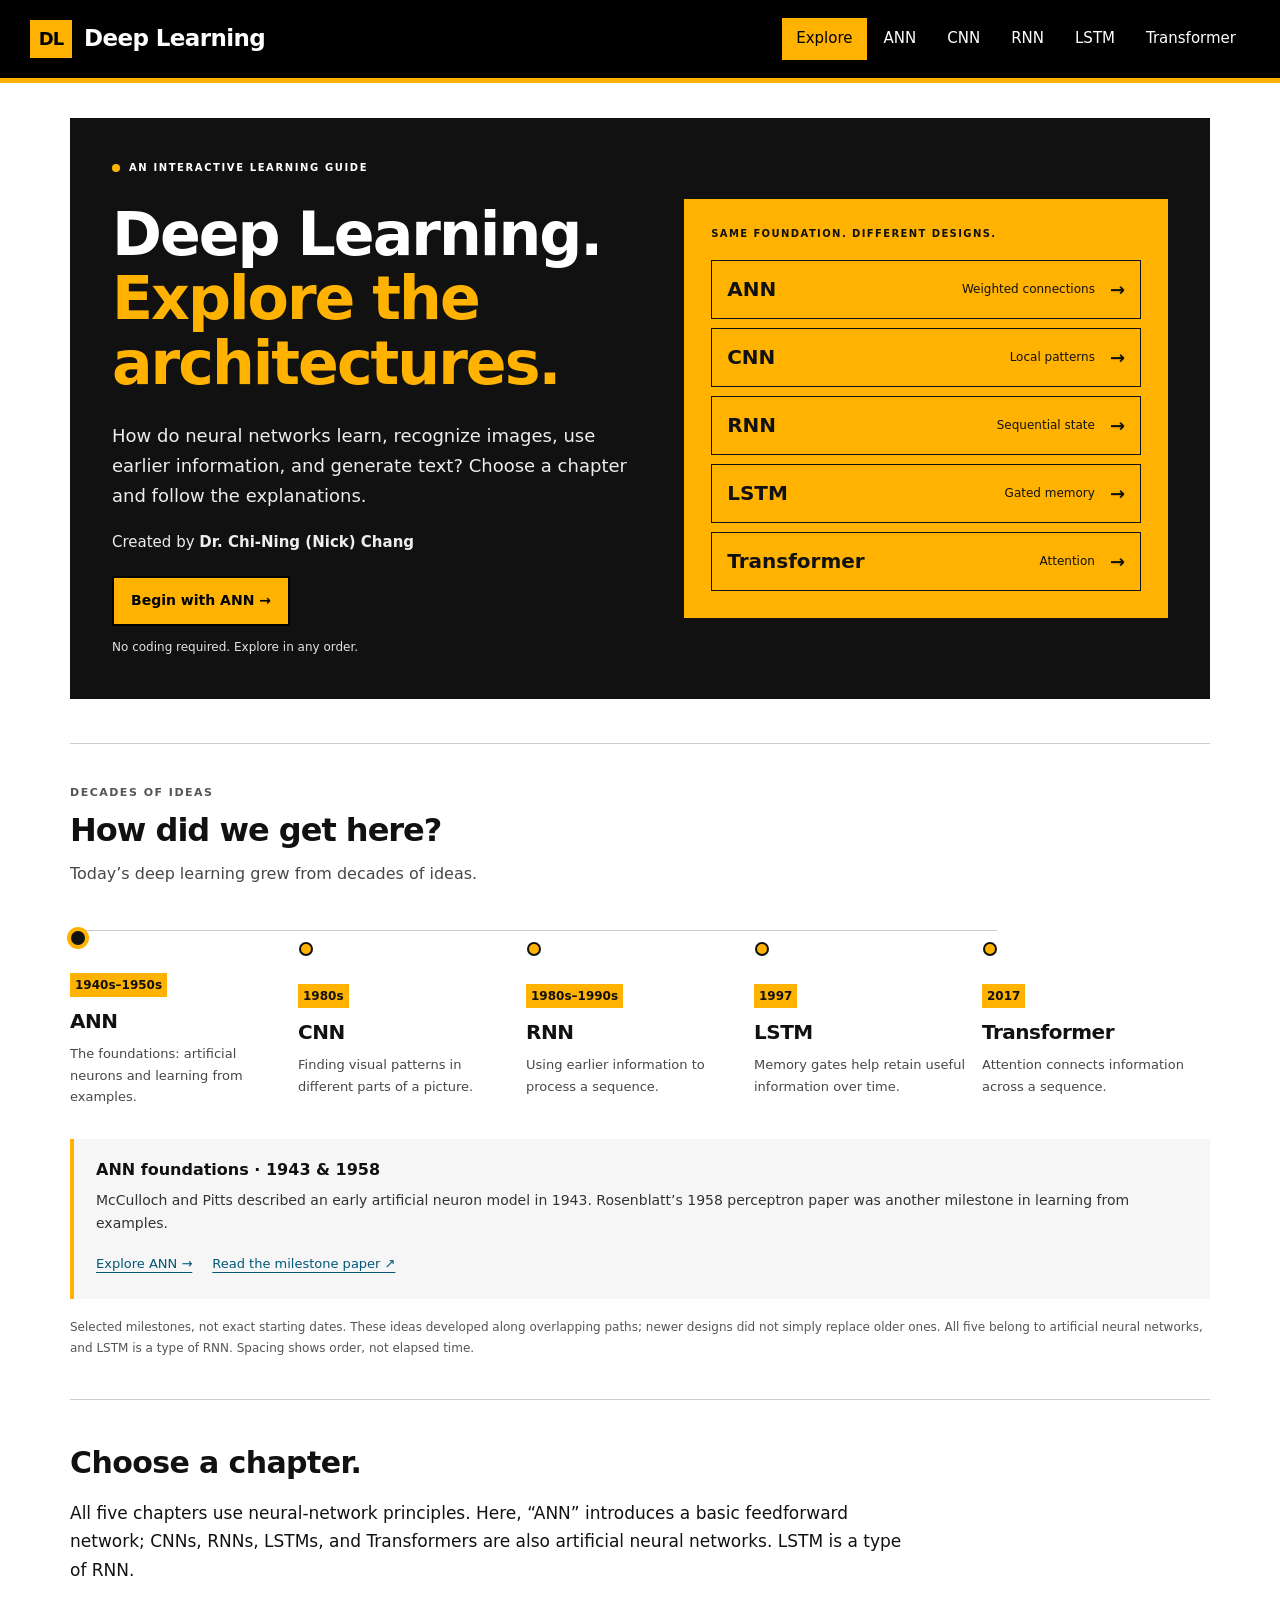
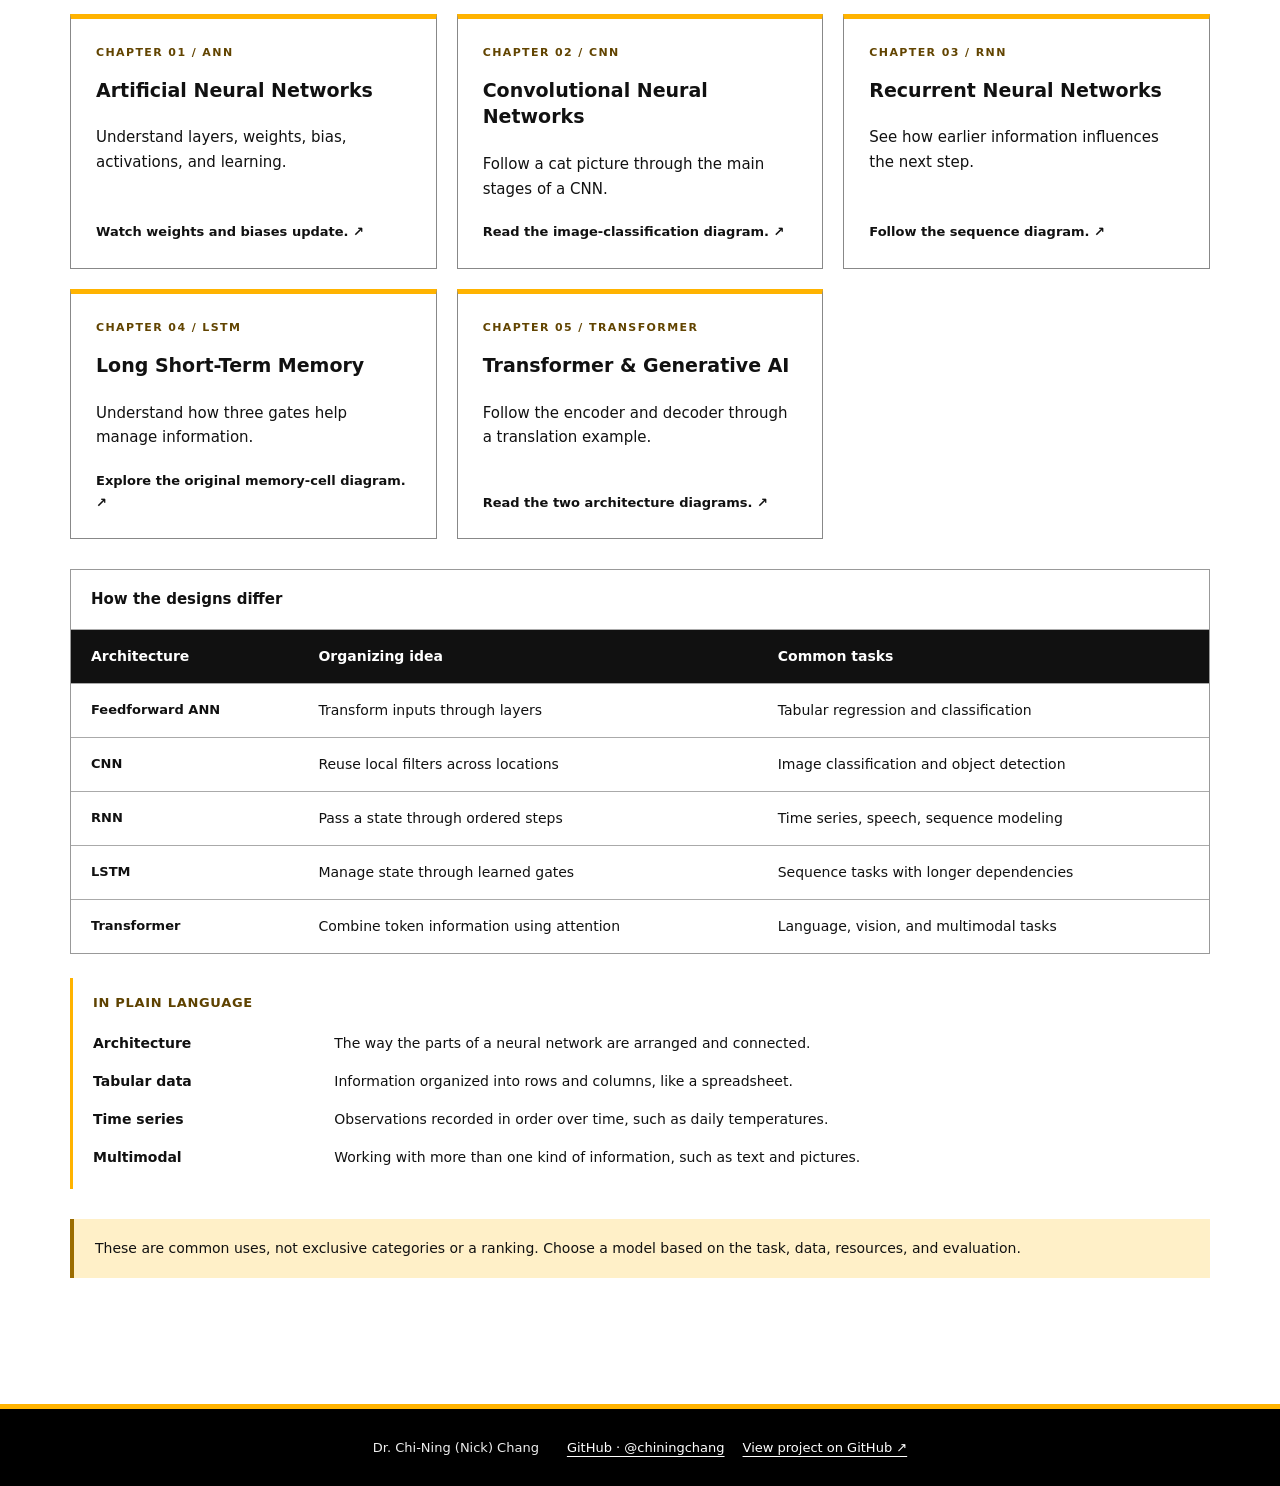
==== commit 3999f0c2: "Add homepage history timeline, architecture shortcuts, and landmark paper introductions" ====
--- a/index.html
+++ b/index.html
@@ -1,3 +1,20 @@
 <!DOCTYPE html>
 
-<html lang="en"><head><meta charset="utf-8"/><meta content="width=device-width,initial-scale=1" name="viewport"/><title>Explore · Deep Learning</title><meta content="Interactive lessons on neural networks, image features, sequence models, memory gates, attention and generative AI." name="description"/><link href="style.css" rel="stylesheet"/></head><body><header><a class="brand" href="index.html"><span class="mark">DL</span> Deep Learning</a><nav aria-label="Architecture chapters" class="architecture-nav"><a aria-current="page" class="active" href="index.html">Explore</a><a href="ann.html">ANN</a><a href="cnn.html">CNN</a><a href="rnn.html">RNN</a><a href="lstm.html">LSTM</a><a href="transformer.html">Transformer</a></nav></header><main><section class="chapter introduction"><div class="hero"><div><div class="pill"><span class="dot"></span> AN INTERACTIVE LEARNING GUIDE</div><h1>Deep Learning.<br/><em>Explore the<br/>architectures.</em></h1><p class="subtitle muted">How do neural networks learn, recognize images, use earlier information, and generate text? Choose a chapter and follow the explanations.</p><p class="hero-credit">Created by <strong>Dr. Chi-Ning (Nick) Chang</strong></p><div class="actions"><a class="btn" href="ann.html">Begin with ANN →</a><span class="minitext">No coding required. Explore in any order.</span></div></div><div class="overview-visual"><div class="overview-label">SAME FOUNDATION. DIFFERENT DESIGNS.</div><div class="architecture-stack"><span>ANN <small>Weighted connections</small></span><span>CNN <small>Local patterns</small></span><span>RNN <small>Sequential state</small></span><span>LSTM <small>Gated memory</small></span><span>Transformer <small>Attention</small></span></div></div></div><div class="reading-block"><h2>Choose a chapter.</h2><p>All five chapters use neural-network principles. Here, “ANN” introduces a basic feedforward network; CNNs, RNNs, LSTMs, and Transformers are also artificial neural networks. LSTM is a type of RNN.</p></div><div class="chapter-grid"><a class="chapter-card" href="ann.html"><span class="eyebrow">CHAPTER 01 / ANN</span><h3>Artificial Neural Networks</h3><p>Understand layers, weights, bias, activations, and learning.</p><strong>Watch weights and biases update. ↗</strong></a><a class="chapter-card" href="cnn.html"><span class="eyebrow">CHAPTER 02 / CNN</span><h3>Convolutional Neural Networks</h3><p>Follow a cat picture through the main stages of a CNN.</p><strong>Read the image-classification diagram. ↗</strong></a><a class="chapter-card" href="rnn.html"><span class="eyebrow">CHAPTER 03 / RNN</span><h3>Recurrent Neural Networks</h3><p>See how earlier information influences the next step.</p><strong>Follow the sequence diagram. ↗</strong></a><a class="chapter-card" href="lstm.html"><span class="eyebrow">CHAPTER 04 / LSTM</span><h3>Long Short-Term Memory</h3><p>Understand how three gates help manage information.</p><strong>Explore the original memory-cell diagram. ↗</strong></a><a class="chapter-card" href="transformer.html"><span class="eyebrow">CHAPTER 05 / TRANSFORMER</span><h3>Transformer &amp; Generative AI</h3><p>Follow the encoder and decoder through a translation example.</p><strong>Read the two architecture diagrams. ↗</strong></a></div><div class="table-wrap"><table><caption>How the designs differ</caption><thead><tr><th>Architecture</th><th>Organizing idea</th><th>Common tasks</th></tr></thead><tbody><tr><th>Feedforward ANN</th><td>Transform inputs through layers</td><td>Tabular regression and classification</td></tr><tr><th>CNN</th><td>Reuse local filters across locations</td><td>Image classification and object detection</td></tr><tr><th>RNN</th><td>Pass a state through ordered steps</td><td>Time series, speech, sequence modeling</td></tr><tr><th>LSTM</th><td>Manage state through learned gates</td><td>Sequence tasks with longer dependencies</td></tr><tr><th>Transformer</th><td>Combine token information using attention</td><td>Language, vision, and multimodal tasks</td></tr></tbody></table></div><aside aria-label="In plain language" class="plain-language"><h3>In plain language</h3><dl><div><dt>Architecture</dt><dd>The way the parts of a neural network are arranged and connected.</dd></div><div><dt>Tabular data</dt><dd>Information organized into rows and columns, like a spreadsheet.</dd></div><div><dt>Time series</dt><dd>Observations recorded in order over time, such as daily temperatures.</dd></div><div><dt>Multimodal</dt><dd>Working with more than one kind of information, such as text and pictures.</dd></div></dl></aside><p class="callout">These are common uses, not exclusive categories or a ranking. Choose a model based on the task, data, resources, and evaluation.</p></section></main><footer><div class="footer-identity"><span>Dr. Chi-Ning (Nick) Chang</span></div><nav aria-label="GitHub links" class="footer-links"><a href="https://github.com/chiningchang" rel="noopener noreferrer" target="_blank">GitHub · @chiningchang</a><a href="https://github.com/chiningchang/Deep-Learning" rel="noopener noreferrer" target="_blank">View project on GitHub ↗</a></nav></footer></body></html>+<html lang="en"><head><meta charset="utf-8"/><meta content="width=device-width,initial-scale=1" name="viewport"/><title>Explore · Deep Learning</title><meta content="Interactive lessons on neural networks, image features, sequence models, memory gates, attention and generative AI." name="description"/><link href="style.css" rel="stylesheet"/><link rel="stylesheet" href="history.css"/></head><body><header><a class="brand" href="index.html"><span class="mark">DL</span> Deep Learning</a><nav aria-label="Architecture chapters" class="architecture-nav"><a aria-current="page" class="active" href="index.html">Explore</a><a href="ann.html">ANN</a><a href="cnn.html">CNN</a><a href="rnn.html">RNN</a><a href="lstm.html">LSTM</a><a href="transformer.html">Transformer</a></nav></header><main><section class="chapter introduction"><div class="hero"><div><div class="pill"><span class="dot"></span> AN INTERACTIVE LEARNING GUIDE</div><h1>Deep Learning.<br/><em>Explore the<br/>architectures.</em></h1><p class="subtitle muted">How do neural networks learn, recognize images, use earlier information, and generate text? Choose a chapter and follow the explanations.</p><p class="hero-credit">Created by <strong>Dr. Chi-Ning (Nick) Chang</strong></p><div class="actions"><a class="btn" href="ann.html">Begin with ANN →</a><span class="minitext">No coding required. Explore in any order.</span></div></div><div class="overview-visual"><div class="overview-label">SAME FOUNDATION. DIFFERENT DESIGNS.</div><div class="architecture-stack"><a href="ann.html">ANN <small>Weighted connections</small> <span class="architecture-arrow" aria-hidden="true">→</span></a><a href="cnn.html">CNN <small>Local patterns</small> <span class="architecture-arrow" aria-hidden="true">→</span></a><a href="rnn.html">RNN <small>Sequential state</small> <span class="architecture-arrow" aria-hidden="true">→</span></a><a href="lstm.html">LSTM <small>Gated memory</small> <span class="architecture-arrow" aria-hidden="true">→</span></a><a href="transformer.html">Transformer <small>Attention</small> <span class="architecture-arrow" aria-hidden="true">→</span></a></div></div></div><section id="learning-history" aria-labelledby="history-title">
+<div class="history-eyebrow">Decades of ideas</div>
+<h2 id="history-title">How did we get here?</h2>
+<p class="history-intro">Today’s deep learning grew from decades of ideas.</p>
+<ol class="history-timeline" aria-label="Selected neural network milestones">
+<li><button class="history-milestone cursor-interaction" type="button" aria-pressed="true" aria-controls="history-detail" data-era="ann"><span class="history-marker" aria-hidden="true"></span><span class="history-era">1940s–1950s</span><span class="history-name">ANN</span><span class="history-caption">The foundations: artificial neurons and learning from examples.</span></button></li>
+<li><button class="history-milestone cursor-interaction" type="button" aria-pressed="false" aria-controls="history-detail" data-era="cnn"><span class="history-marker" aria-hidden="true"></span><span class="history-era">1980s</span><span class="history-name">CNN</span><span class="history-caption">Finding visual patterns in different parts of a picture.</span></button></li>
+<li><button class="history-milestone cursor-interaction" type="button" aria-pressed="false" aria-controls="history-detail" data-era="rnn"><span class="history-marker" aria-hidden="true"></span><span class="history-era">1980s–1990s</span><span class="history-name">RNN</span><span class="history-caption">Using earlier information to process a sequence.</span></button></li>
+<li><button class="history-milestone cursor-interaction" type="button" aria-pressed="false" aria-controls="history-detail" data-era="lstm"><span class="history-marker" aria-hidden="true"></span><span class="history-era">1997</span><span class="history-name">LSTM</span><span class="history-caption">Memory gates help retain useful information over time.</span></button></li>
+<li><button class="history-milestone cursor-interaction" type="button" aria-pressed="false" aria-controls="history-detail" data-era="transformer"><span class="history-marker" aria-hidden="true"></span><span class="history-era">2017</span><span class="history-name">Transformer</span><span class="history-caption">Attention connects information across a sequence.</span></button></li>
+</ol>
+<div class="history-detail" id="history-detail" aria-live="polite" aria-atomic="true">
+<h3>ANN foundations · 1943 &amp; 1958</h3>
+<p>McCulloch and Pitts described an early artificial neuron model in 1943. Rosenblatt’s 1958 perceptron paper was another milestone in learning from examples.</p>
+<a href="ann.html">Explore ANN →</a><a href="https://doi.org/10.1007/BF02478259" target="_blank" rel="noopener noreferrer">Read the milestone paper ↗</a>
+</div>
+<p class="history-footnote">Selected milestones, not exact starting dates. These ideas developed along overlapping paths; newer designs did not simply replace older ones. All five belong to artificial neural networks, and LSTM is a type of RNN. Spacing shows order, not elapsed time.</p>
+</section><div class="reading-block"><h2>Choose a chapter.</h2><p>All five chapters use neural-network principles. Here, “ANN” introduces a basic feedforward network; CNNs, RNNs, LSTMs, and Transformers are also artificial neural networks. LSTM is a type of RNN.</p></div><div class="chapter-grid"><a class="chapter-card" href="ann.html"><span class="eyebrow">CHAPTER 01 / ANN</span><h3>Artificial Neural Networks</h3><p>Understand layers, weights, bias, activations, and learning.</p><strong>Watch weights and biases update. ↗</strong></a><a class="chapter-card" href="cnn.html"><span class="eyebrow">CHAPTER 02 / CNN</span><h3>Convolutional Neural Networks</h3><p>Follow a cat picture through the main stages of a CNN.</p><strong>Read the image-classification diagram. ↗</strong></a><a class="chapter-card" href="rnn.html"><span class="eyebrow">CHAPTER 03 / RNN</span><h3>Recurrent Neural Networks</h3><p>See how earlier information influences the next step.</p><strong>Follow the sequence diagram. ↗</strong></a><a class="chapter-card" href="lstm.html"><span class="eyebrow">CHAPTER 04 / LSTM</span><h3>Long Short-Term Memory</h3><p>Understand how three gates help manage information.</p><strong>Explore the original memory-cell diagram. ↗</strong></a><a class="chapter-card" href="transformer.html"><span class="eyebrow">CHAPTER 05 / TRANSFORMER</span><h3>Transformer &amp; Generative AI</h3><p>Follow the encoder and decoder through a translation example.</p><strong>Read the two architecture diagrams. ↗</strong></a></div><div class="table-wrap"><table><caption>How the designs differ</caption><thead><tr><th>Architecture</th><th>Organizing idea</th><th>Common tasks</th></tr></thead><tbody><tr><th>Feedforward ANN</th><td>Transform inputs through layers</td><td>Tabular regression and classification</td></tr><tr><th>CNN</th><td>Reuse local filters across locations</td><td>Image classification and object detection</td></tr><tr><th>RNN</th><td>Pass a state through ordered steps</td><td>Time series, speech, sequence modeling</td></tr><tr><th>LSTM</th><td>Manage state through learned gates</td><td>Sequence tasks with longer dependencies</td></tr><tr><th>Transformer</th><td>Combine token information using attention</td><td>Language, vision, and multimodal tasks</td></tr></tbody></table></div><aside aria-label="In plain language" class="plain-language"><h3>In plain language</h3><dl><div><dt>Architecture</dt><dd>The way the parts of a neural network are arranged and connected.</dd></div><div><dt>Tabular data</dt><dd>Information organized into rows and columns, like a spreadsheet.</dd></div><div><dt>Time series</dt><dd>Observations recorded in order over time, such as daily temperatures.</dd></div><div><dt>Multimodal</dt><dd>Working with more than one kind of information, such as text and pictures.</dd></div></dl></aside><p class="callout">These are common uses, not exclusive categories or a ranking. Choose a model based on the task, data, resources, and evaluation.</p></section></main><footer><div class="footer-identity"><span>Dr. Chi-Ning (Nick) Chang</span></div><nav aria-label="GitHub links" class="footer-links"><a href="https://github.com/chiningchang" rel="noopener noreferrer" target="_blank">GitHub · @chiningchang</a><a href="https://github.com/chiningchang/Deep-Learning" rel="noopener noreferrer" target="_blank">View project on GitHub ↗</a></nav></footer><script src="history.js"></script></body></html>
--- a/style.css
+++ b/style.css
@@ -1,11 +1,15 @@
-:root{--gold:#ffb300;--ink:#111;--muted:#474747;--line:#ccc;--paper:#fff;--blue:#006894;--rust:#b02e01}*{box-sizing:border-box}html{scroll-behavior:smooth}body{margin:0;background:#fff;color:var(--ink);font:17px/1.65 system-ui,-apple-system,BlinkMacSystemFont,'Segoe UI',sans-serif}button,input,select{font:inherit}button{cursor:pointer}button:focus-visible,input:focus-visible,select:focus-visible,summary:focus-visible,a:focus-visible{outline:3px solid #006894;outline-offset:4px}a{color:#005779;text-underline-offset:4px}header{background:#000;color:white;position:sticky;top:0;z-index:10;display:flex;justify-content:space-between;gap:20px;align-items:center;flex-wrap:wrap;padding:18px max(24px,calc((100vw - 1220px)/2));border-bottom:5px solid var(--gold)}.brand{font-size:23px;display:flex;align-items:center;gap:12px;font-weight:800;letter-spacing:-.6px}.mark{background:var(--gold);color:black;width:42px;height:38px;display:grid;place-items:center;font-size:18px;letter-spacing:-1px}nav{display:flex;gap:3px;flex-wrap:wrap}nav a{color:white;text-decoration:none;font-size:12px;padding:6px 9px;border-bottom:2px solid transparent}nav a:hover,nav a.active{color:var(--gold);border-color:var(--gold)}main{max-width:1200px;margin:auto;padding:25px 30px 50px}.chapter{padding:56px 0;border:0;scroll-margin-top:125px}main>.chapter+.chapter{border-top:1px solid var(--line)}.chapter.introduction{padding-top:0}.hero{display:grid;grid-template-columns:1.1fr 1fr;align-items:center;gap:40px;background:#111;color:white;padding:42px;margin-top:10px}.hero h1{font-size:clamp(40px,4.7vw,62px);line-height:1.08;letter-spacing:-2px;margin:25px 0;font-weight:850}.hero h1 em{color:var(--gold);font-style:normal}.hero .muted{color:#ededed}.hero .minitext{color:#e3e3e3}.hero .actions{align-items:start;flex-direction:column}.pill{font-size:10px;font-weight:750;letter-spacing:1.6px;display:flex;gap:9px;align-items:center}.dot{width:8px;height:8px;background:var(--gold);border-radius:50%}.hero-art{background:#fff;color:#111;position:relative;padding:36px 12px 18px}.hero-art svg{width:100%;height:auto}.stamp{background:var(--gold);color:black;position:absolute;top:0;right:0;padding:8px 14px;font-size:12px;font-weight:750}.art-caption{text-align:center;font-size:14px;font-weight:700}.eyebrow{font-size:11px;letter-spacing:1.4px;text-transform:uppercase;font-weight:800;color:#624400}h1,h2,h3{color:inherit}h2{font-size:30px;line-height:1.25;letter-spacing:-.6px;margin:12px 0 18px}h3{font-size:19px;line-height:1.4;margin:0 0 12px}p{margin:10px 0 20px}.muted{color:var(--muted)}.subtitle{font-size:18px;max-width:630px}.overview-text{max-width:850px;margin-top:35px}.roadmap{border-left:5px solid var(--gold);background:#f1f1f1;padding:17px 22px;margin-bottom:30px;font-size:14px}.roadmap strong,.roadmap span{display:block}.roadmap span{color:#414141;margin-top:4px}.learning-goals{background:var(--gold);padding:22px 26px;margin-top:25px;color:#000;font-size:15px}.learning-goals span{display:block;margin-top:7px}.learning-goals span:before{content:'✓';font-weight:800;margin-right:10px}.lesson-heading{max-width:890px;margin-bottom:28px}.lesson-heading h1{font-size:38px;line-height:1.2;letter-spacing:-1px;margin:15px 0}.lesson-heading>p{font-size:17px}.workspace{display:grid;grid-template-columns:minmax(0,1.7fr) minmax(270px,1fr);gap:25px}.lab{background:#fff;border:1px solid var(--line);padding:26px;min-width:0;border-radius:0}.aside{padding:26px;background:#f1f1f1;border:1px solid #b6b6b6;align-self:start}.aside p{font-size:15px}.actions,.controls{display:flex;gap:12px;flex-wrap:wrap;align-items:center}.controls{margin:20px 0}.controls label{font-size:14px}button.btn,a.btn{border:2px solid #000;background:var(--gold);color:black;text-decoration:none;display:inline-block;padding:11px 17px;font-size:14px;font-weight:750;border-radius:0}button.btn:hover,a.btn:hover{background:#ffca4c}.btn.secondary{background:white;color:black;border-color:#555}.btn.secondary:hover{background:#ededed}.btn:disabled{opacity:.5;cursor:default}select{padding:7px 9px;border:1px solid #777;background:white;color:#111;border-radius:0}.network-choice,.tabs{display:flex;flex-wrap:wrap;gap:8px;margin:10px 0 20px}.network-choice button,.tabs button{background:white;border:1px solid #777;padding:9px 12px;font-size:13px;font-weight:650;color:#111}.network-choice button:hover,.tabs button:hover{background:#ededed}.tabs button.selected{background:#000;color:var(--gold);border-color:#000}.diagram{width:100%;height:auto;display:block}.range-row{display:grid;grid-template-columns:1fr 1.3fr 48px;align-items:center;gap:12px;margin:19px 0;font-size:14px}input[type=range]{width:100%;accent-color:#111}output{font-variant-numeric:tabular-nums;color:#111;font-weight:750}.probs>div{font-size:14px;margin:15px 0}.probs output{float:right;min-width:55px;text-align:right}.probbar{height:13px;background:#d1d1d1;overflow:hidden}.probbar span{display:block;background:#111;height:100%;transition:width .2s}.equation{padding:20px;background:#f1f1f1;border-left:4px solid var(--gold);text-align:center;font-size:18px;margin:22px 0;overflow-wrap:anywhere}.equation small{display:block;font-size:13px;color:#3b3b3b;margin-top:5px}.callout{padding:18px 21px;background:#fff0c8;border-left:4px solid #9b6c00;color:#111;font-size:14px;margin-top:22px}.metric{display:flex;gap:24px;flex-wrap:wrap;margin:20px 0;font-size:12px}.metric strong{display:block;font-size:25px;color:#111}.neuron-flow{display:flex;align-items:center;justify-content:space-between;gap:10px;flex-wrap:wrap;background:#f1f1f1;padding:20px;margin-top:24px}.neuron-flow small{display:block;font-size:9px;font-weight:700;letter-spacing:.5px}.neuron-flow strong{font-size:15px}.minitext,.footnote{font-size:12px;color:#454545}.footnote{margin-top:20px}.badge{display:inline-block;background:#111;color:#fff;padding:5px 9px;font-size:10px;letter-spacing:.7px;font-weight:750}.reading-block{max-width:850px;margin-top:30px}details{font-size:14px;margin-top:22px}summary{cursor:pointer;font-weight:750}details p{font-size:14px}.table-wrap{overflow-x:auto;border:1px solid #999;background:white;margin-top:24px}table{width:100%;border-collapse:collapse;text-align:left;font-size:14px}caption{text-align:left;padding:17px 20px;font-size:15px;font-weight:750}th,td{padding:15px 20px;border-top:1px solid #aaa;vertical-align:top;min-width:100px}thead{background:#111;color:white}tbody th{font-size:13px}.lab .table-wrap th,.lab .table-wrap td{padding:13px 14px;font-size:12px}.lab .table-wrap caption{font-size:14px;padding:15px}.comparison{display:grid;grid-template-columns:1fr 1fr;gap:22px}.comparison>div{border:1px solid #999;border-top:4px solid var(--gold);padding:27px}.activation-plot{width:100%;height:auto;display:block;border:1px solid #a0a0a0;background:#fff}canvas{display:block;width:100%;height:auto;border:1px solid #999;background:white}footer{border-top:5px solid #ffb300;background:black;color:white;display:flex;justify-content:space-between;gap:20px;flex-wrap:wrap;padding:23px max(25px,calc((100vw - 1140px)/2));font-size:13px}.hidden{display:none!important}.cycle-lab{margin-bottom:30px!important}.cycle-heading{display:flex;align-items:start;justify-content:space-between;gap:20px}.cycle-heading h2{font-size:27px}.animation-controls{display:flex;align-items:center;gap:12px;flex-wrap:wrap;margin:24px 0}.animation-controls label{font-size:13px}.animation-scroll{overflow-x:auto;border:1px solid #999;background:#fafafa}.animation-scroll svg{display:block;width:100%;min-width:760px;height:auto}.stage-narration{border-left:5px solid var(--gold);padding:20px 24px;background:#f1f1f1;min-height:175px;margin-top:20px}.stage-narration h3{font-size:23px;margin:6px 0}.stage-narration p{font-size:15px;margin-bottom:0}.animation-explanation{display:grid;grid-template-columns:1.2fr 1fr;gap:30px;margin-top:28px}.math-steps{font-size:15px;font-variant-numeric:tabular-nums;line-height:1.9}.math-steps code{font-size:14px;font-family:ui-monospace,monospace;white-space:normal;overflow-wrap:anywhere}.bias-explainer{padding:22px;background:#fff0c8;border:1px solid #b88800;font-size:14px}.bias-explainer p{margin-bottom:12px}.bias-row{background:#fff0c8}.gradient-flow{stroke-dasharray:12 8;animation:flow 1s linear infinite}.animation-paused .gradient-flow{animation-play-state:paused}.pulse-ring{animation:pulse 1.1s ease-in-out infinite;transform-box:fill-box;transform-origin:center}.animation-paused .pulse-ring{animation-play-state:paused}@keyframes flow{to{stroke-dashoffset:-40}}@keyframes pulse{50%{opacity:.4}}@media(max-width:850px){main{padding:20px}.hero,.workspace,.animation-explanation{grid-template-columns:1fr}.hero{padding:26px;gap:30px}.hero-art{max-width:500px}.hero h1{font-size:46px}.comparison{grid-template-columns:1fr}header{padding:13px 20px;gap:10px}nav a{font-size:11px;padding:5px}.chapter{scroll-margin-top:165px;padding:44px 0}.lesson-heading h1{font-size:32px}.lab,.aside{padding:20px}.cycle-heading{display:block}.cycle-heading .badge{margin-bottom:12px}.range-row{grid-template-columns:1fr 1fr 45px;gap:10px}.table-wrap{max-width:100%}.animation-controls .btn{font-size:12px;padding:9px 12px}footer{padding:20px}.hero .subtitle{font-size:16px}}@media(prefers-reduced-motion:reduce){html{scroll-behavior:auto}*{transition:none!important}.gradient-flow,.pulse-ring{animation:none!important}}
-a.brand{color:white;text-decoration:none}.architecture-nav a{font-size:15px;padding:7px 13px;border:1px solid transparent;min-height:42px}.architecture-nav a.active{background:#ffb300;color:#000;border-color:#ffb300}.architecture-nav a:hover{border-color:#ffb300}.section-nav{position:sticky;top:84px;z-index:9;padding:9px max(24px,calc((100vw - 1140px)/2));display:flex;gap:17px;flex-wrap:wrap;background:#fff;border-bottom:1px solid var(--line)}.section-nav a{color:#111;font-size:12px;padding:2px 0;border-bottom:2px solid transparent}.section-nav a.active{border-color:#111;font-weight:750}.chapter{scroll-margin-top:170px}.overview-visual{background:#ffb300;color:#111;padding:27px}.overview-label{font-size:10px;letter-spacing:1.4px;font-weight:800;margin-bottom:17px}.architecture-stack{display:grid;gap:9px}.architecture-stack>span{display:flex;justify-content:space-between;gap:15px;align-items:center;padding:12px 15px;border:1px solid #111;font-size:20px;font-weight:850}.architecture-stack small{font-size:12px;font-weight:500}.chapter-grid{display:grid;grid-template-columns:repeat(3,1fr);gap:20px;margin:30px 0}.chapter-card{display:flex;flex-direction:column;text-decoration:none;color:#111;border:1px solid #888;border-top:5px solid #ffb300;padding:25px}.chapter-card:hover{background:#f1f1f1;border-color:#111}.chapter-card h3{margin-top:15px}.chapter-card p{font-size:15px}.chapter-card strong{font-size:13px;margin-top:auto}.chapter-links{display:flex;justify-content:space-between;gap:15px;flex-wrap:wrap;padding:30px 0}.pipeline{display:flex;gap:15px;flex-wrap:wrap;align-items:center;margin:30px 0}.pipeline>span{border:1px solid #111;padding:12px 18px;background:#ffb300;font-size:14px;font-weight:650}.cnn-work{display:grid;grid-template-columns:1fr 1fr 1fr;gap:27px;margin:25px 0}.cnn-work h3{font-size:16px}.pixel-grid,.map-grid,.pool-grid{display:grid;gap:3px;aspect-ratio:1}.pixel-grid{grid-template-columns:repeat(8,1fr)}.map-grid{grid-template-columns:repeat(6,1fr)}.pool-grid{grid-template-columns:repeat(3,1fr)}.pixel-grid button{border:1px solid #888;background:white;min-width:0;padding:0}.pixel-grid button.on{background:#111}.pixel-grid button.scanning{outline:3px solid #ffb300;outline-offset:-3px}.map-grid>div,.pool-grid>div{border:1px solid #999;display:grid;place-items:center;font-size:12px;font-variant-numeric:tabular-nums}.map-grid>div.current{outline:3px solid #111;outline-offset:1px}.kernel{font:21px/1.7 ui-monospace,monospace;padding:15px;white-space:pre;text-align:center;background:#f1f1f1}.diagram-scroll{overflow-x:auto}.diagram-scroll svg{display:block;width:100%;min-width:600px}.token-buttons{display:flex;gap:12px;flex-wrap:wrap;margin:22px 0}.token-buttons button{font-size:17px;padding:10px 20px;background:white;border:2px solid #111}.token-buttons button.selected{background:#ffb300}.attention-bars>div{display:grid;grid-template-columns:85px 1fr 65px;gap:12px;align-items:center;margin:13px 0;font-size:14px}.attention-bars .bar-track{height:18px;background:#ddd}.attention-bars .bar-fill{height:100%;background:#111}.attention-bars .masked{color:#555;font-style:italic}.generated-output{border:2px solid #111;background:#fff6de;min-height:90px;padding:20px;font-size:28px;line-height:1.8;margin:22px 0;display:flex;gap:10px;align-items:center;flex-wrap:wrap}.generated-output span{padding:4px 10px;background:#ffb300}.generated-output .empty{font-size:16px;background:transparent;color:#444}.architecture-columns{display:grid;grid-template-columns:1fr 1fr;gap:25px}.model-column{border:1px solid #888;padding:27px;border-top:5px solid #ffb300}.process-list{padding-left:25px}.process-list li{padding:0 0 20px 8px}.process-list span{display:block;font-size:14px;margin-top:4px}.prompt-example{white-space:pre-wrap;overflow-wrap:anywhere;background:#f1f1f1;padding:23px;font:15px/1.8 ui-monospace,monospace}.resource-links{display:flex;gap:15px;flex-wrap:wrap}.resource-links a{display:block;padding:15px;border:1px solid #777;font-size:14px}#rnn-gradient-plot{display:block;width:100%;height:auto}#lstm-calc{padding:15px 0;border-top:1px solid #888}.gate-selected{fill:#ffb300}.gate-normal{fill:#fff}.architecture-nav{margin:0}@media(max-width:850px){header{position:relative}.section-nav{top:0;gap:12px}.chapter{scroll-margin-top:105px}.chapter-grid{grid-template-columns:1fr 1fr}.cnn-work{grid-template-columns:1fr 1fr}.cnn-work>div:last-child{max-width:260px}.architecture-columns{grid-template-columns:1fr}.architecture-nav a{font-size:13px;padding:7px 10px}.attention-bars>div{grid-template-columns:70px 1fr 55px;gap:8px}.overview-visual{padding:20px}}@media(max-width:500px){.chapter-grid,.cnn-work{grid-template-columns:1fr}.cnn-work>div{max-width:310px;width:100%;margin:auto}.cnn-work>div:last-child{max-width:240px}.chapter-card{padding:20px}.chapter-links .btn{font-size:12px}.pipeline{gap:8px}.pipeline>span{padding:9px;font-size:12px}}
+:root{--gold:#ffb300;--ink:#111;--muted:#474747;--line:#ccc;--paper:#fff;--blue:#006894;--rust:#b02e01}*{box-sizing:border-box}html{scroll-behavior:smooth}body{margin:0;background:#fff;color:var(--ink);font:17px/1.65 system-ui,-apple-system,BlinkMacSystemFont,'Segoe UI',sans-serif}button,input,select{font:inherit}button{cursor:pointer}button:focus-visible,input:focus-visible,select:focus-visible,summary:focus-visible,a:focus-visible{outline:3px solid #006894;outline-offset:4px}a{color:#005779;text-underline-offset:4px}header{background:#000;color:white;position:sticky;top:0;z-index:10;display:flex;justify-content:space-between;gap:20px;align-items:center;flex-wrap:wrap;padding:18px max(24px,calc((100vw - 1220px)/2));border-bottom:5px solid var(--gold)}.brand{font-size:23px;display:flex;align-items:center;gap:12px;font-weight:800;letter-spacing:-.6px}.mark{background:var(--gold);color:black;width:42px;height:38px;display:grid;place-items:center;font-size:18px;letter-spacing:-1px}nav{display:flex;gap:3px;flex-wrap:wrap}nav a{color:white;text-decoration:none;font-size:12px;padding:6px 9px;border-bottom:2px solid transparent}nav a:hover,nav a.active{color:var(--gold);border-color:var(--gold)}main{max-width:1200px;margin:auto;padding:25px 30px 50px}.chapter{padding:56px 0;border:0;scroll-margin-top:125px}main>.chapter+.chapter{border-top:1px solid var(--line)}.chapter.introduction{padding-top:0}.hero{display:grid;grid-template-columns:1.1fr 1fr;align-items:center;gap:40px;background:#111;color:white;padding:42px;margin-top:10px}.hero h1{font-size:clamp(40px,4.7vw,62px);line-height:1.08;letter-spacing:-2px;margin:25px 0;font-weight:850}.hero h1 em{color:var(--gold);font-style:normal}.hero .muted{color:#ededed}.hero .minitext{color:#e3e3e3}.hero .actions{align-items:start;flex-direction:column}.pill{font-size:10px;font-weight:750;letter-spacing:1.6px;display:flex;gap:9px;align-items:center}.dot{width:8px;height:8px;background:var(--gold);border-radius:50%}.hero-art{background:#fff;color:#111;position:relative;padding:36px 12px 18px}.hero-art svg{width:100%;height:auto}.stamp{background:var(--gold);color:black;position:absolute;top:0;right:0;padding:8px 14px;font-size:12px;font-weight:750}.art-caption{text-align:center;font-size:14px;font-weight:700}.eyebrow{font-size:11px;letter-spacing:1.4px;text-transform:uppercase;font-weight:800;color:#624400}h1,h2,h3{color:inherit}h2{font-size:30px;line-height:1.25;letter-spacing:-.6px;margin:12px 0 18px}h3{font-size:19px;line-height:1.4;margin:0 0 12px}p{margin:10px 0 20px}.muted{color:var(--muted)}.subtitle{font-size:18px;max-width:630px}.overview-text{max-width:850px;margin-top:35px}.roadmap{border-left:5px solid var(--gold);background:#f1f1f1;padding:17px 22px;margin-bottom:30px;font-size:14px}.roadmap strong,.roadmap span{display:block}.roadmap span{color:#414141;margin-top:4px}.learning-goals{background:var(--gold);padding:22px 26px;margin-top:25px;color:#000;font-size:15px}.learning-goals span{display:block;margin-top:7px}.learning-goals span:before{content:'✓';font-weight:800;margin-right:10px}.lesson-heading{max-width:890px;margin-bottom:28px}.lesson-heading h1{font-size:38px;line-height:1.2;letter-spacing:-1px;margin:15px 0}.lesson-heading>p{font-size:17px}.workspace{display:grid;grid-template-columns:minmax(0,1.7fr) minmax(270px,1fr);gap:25px}.lab{background:#fff;border:1px solid var(--line);padding:26px;min-width:0;border-radius:0}.aside{padding:26px;background:#f1f1f1;border:1px solid #b6b6b6;align-self:start}.aside p{font-size:15px}.actions,.controls{display:flex;gap:12px;flex-wrap:wrap;align-items:center}.controls{margin:20px 0}.controls label{font-size:14px}button.btn,a.btn{border:2px solid #000;background:var(--gold);color:black;text-decoration:none;display:inline-block;padding:11px 17px;font-size:14px;font-weight:750;border-radius:0}button.btn:hover,a.btn:hover{background:#ffca4c}.btn.secondary{background:white;color:black;border-color:#555}.btn.secondary:hover{background:#ededed}.btn:disabled{opacity:.5;cursor:default}select{padding:7px 9px;border:1px solid #777;background:white;color:#111;border-radius:0}.network-choice,.tabs{display:flex;flex-wrap:wrap;gap:8px;margin:10px 0 20px}.network-choice button,.tabs button{background:white;border:1px solid #777;padding:9px 12px;font-size:13px;font-weight:650;color:#111}.network-choice button:hover,.tabs button:hover{background:#ededed}.tabs button.selected{background:#000;color:var(--gold);border-color:#000}.diagram{width:100%;height:auto;display:block}.range-row{display:grid;grid-template-columns:1fr 1.3fr 48px;align-items:center;gap:12px;margin:19px 0;font-size:14px}input[type=range]{width:100%;accent-color:#111}output{font-variant-numeric:tabular-nums;color:#111;font-weight:750}.probs>div{font-size:14px;margin:15px 0}.probs output{float:right;min-width:55px;text-align:right}.probbar{height:13px;background:#d1d1d1;overflow:hidden}.probbar span{display:block;background:#111;height:100%;transition:width .2s}.equation{padding:20px;background:#f1f1f1;border-left:4px solid var(--gold);text-align:center;font-size:18px;margin:22px 0;overflow-wrap:anywhere}.equation small{display:block;font-size:13px;color:#3b3b3b;margin-top:5px}.callout{padding:18px 21px;background:#fff0c8;border-left:4px solid #9b6c00;color:#111;font-size:14px;margin-top:22px}.metric{display:flex;gap:24px;flex-wrap:wrap;margin:20px 0;font-size:12px}.metric strong{display:block;font-size:25px;color:#111}.neuron-flow{display:flex;align-items:center;justify-content:space-between;gap:10px;flex-wrap:wrap;background:#f1f1f1;padding:20px;margin-top:24px}.neuron-flow small{display:block;font-size:9px;font-weight:700;letter-spacing:.5px}.neuron-flow strong{font-size:15px}.minitext,.footnote{font-size:12px;color:#454545}.footnote{margin-top:20px}.badge{display:inline-block;background:#111;color:#fff;padding:5px 9px;font-size:10px;letter-spacing:.7px;font-weight:750}.reading-block{max-width:850px;margin-top:30px}details{font-size:14px;margin-top:22px}summary{cursor:pointer;font-weight:750}details p{font-size:14px}.table-wrap{overflow-x:auto;border:1px solid #999;background:white;margin-top:24px}table{width:100%;border-collapse:collapse;text-align:left;font-size:14px}caption{text-align:left;padding:17px 20px;font-size:15px;font-weight:750}th,td{padding:15px 20px;border-top:1px solid #aaa;vertical-align:top;min-width:100px}thead{background:#111;color:white}tbody th{font-size:13px}.lab .table-wrap th,.lab .table-wrap td{padding:13px 14px;font-size:12px}.lab .table-wrap caption{font-size:14px;padding:15px}.comparison{display:grid;grid-template-columns:1fr 1fr;gap:22px}.comparison>div{border:1px solid #999;border-top:4px solid var(--gold);padding:27px}.activation-plot{width:100%;height:auto;display:block;border:1px solid #a0a0a0;background:#fff}canvas{display:block;width:100%;height:auto;border:1px solid #999;background:white}footer{border-top:5px solid #ffb300;background:black;color:white;display:flex;justify-content:center;align-items:center;text-align:center;gap:28px;flex-wrap:wrap;padding:23px max(25px,calc((100vw - 1140px)/2));font-size:13px}.hidden{display:none!important}.cycle-lab{margin-bottom:30px!important}.cycle-heading{display:flex;align-items:start;justify-content:space-between;gap:20px}.cycle-heading h2{font-size:27px}.animation-controls{display:flex;align-items:center;gap:12px;flex-wrap:wrap;margin:24px 0}.animation-controls label{font-size:13px}.animation-scroll{overflow-x:auto;border:1px solid #999;background:#fafafa}.animation-scroll svg{display:block;width:100%;min-width:760px;height:auto}.stage-narration{border-left:5px solid var(--gold);padding:20px 24px;background:#f1f1f1;min-height:175px;margin-top:20px}.stage-narration h3{font-size:23px;margin:6px 0}.stage-narration p{font-size:15px;margin-bottom:0}.animation-explanation{display:grid;grid-template-columns:1.2fr 1fr;gap:30px;margin-top:28px}.math-steps{font-size:15px;font-variant-numeric:tabular-nums;line-height:1.9}.math-steps code{font-size:14px;font-family:ui-monospace,monospace;white-space:normal;overflow-wrap:anywhere}.bias-explainer{padding:22px;background:#fff0c8;border:1px solid #b88800;font-size:14px}.bias-explainer p{margin-bottom:12px}.bias-row{background:#fff0c8}.gradient-flow{stroke-dasharray:12 8;animation:flow 1s linear infinite}.animation-paused .gradient-flow{animation-play-state:paused}.pulse-ring{animation:pulse 1.1s ease-in-out infinite;transform-box:fill-box;transform-origin:center}.animation-paused .pulse-ring{animation-play-state:paused}@keyframes flow{to{stroke-dashoffset:-40}}@keyframes pulse{50%{opacity:.4}}@media(max-width:850px){main{padding:20px}.hero,.workspace,.animation-explanation{grid-template-columns:1fr}.hero{padding:26px;gap:30px}.hero-art{max-width:500px}.hero h1{font-size:46px}.comparison{grid-template-columns:1fr}header{padding:13px 20px;gap:10px}nav a{font-size:11px;padding:5px}.chapter{scroll-margin-top:165px;padding:44px 0}.lesson-heading h1{font-size:32px}.lab,.aside{padding:20px}.cycle-heading{display:block}.cycle-heading .badge{margin-bottom:12px}.range-row{grid-template-columns:1fr 1fr 45px;gap:10px}.table-wrap{max-width:100%}.animation-controls .btn{font-size:12px;padding:9px 12px}footer{padding:20px}.hero .subtitle{font-size:16px}}@media(prefers-reduced-motion:reduce){html{scroll-behavior:auto}*{transition:none!important}.gradient-flow,.pulse-ring{animation:none!important}}
+a.brand{color:white;text-decoration:none}.architecture-nav a{font-size:15px;padding:7px 13px;border:1px solid transparent;min-height:42px}.architecture-nav a.active{background:#ffb300;color:#000;border-color:#ffb300}.architecture-nav a:hover{border-color:#ffb300}.section-nav{position:sticky;top:84px;z-index:9;padding:9px max(24px,calc((100vw - 1140px)/2));display:flex;gap:17px;flex-wrap:wrap;background:#fff;border-bottom:1px solid var(--line)}.section-nav a{color:#111;font-size:12px;padding:2px 0;border-bottom:2px solid transparent}.section-nav a.active{border-color:#111;font-weight:750}.chapter{scroll-margin-top:170px}.overview-visual{background:#ffb300;color:#111;padding:27px}.overview-label{font-size:10px;letter-spacing:1.4px;font-weight:800;margin-bottom:17px}.architecture-stack{display:grid;gap:9px}.architecture-stack>a{display:flex;justify-content:space-between;gap:15px;align-items:center;padding:12px 15px;border:1px solid #111;font-size:20px;font-weight:850}.architecture-stack small{font-size:12px;font-weight:500}.chapter-grid{display:grid;grid-template-columns:repeat(3,1fr);gap:20px;margin:30px 0}.chapter-card{display:flex;flex-direction:column;text-decoration:none;color:#111;border:1px solid #888;border-top:5px solid #ffb300;padding:25px}.chapter-card:hover{background:#f1f1f1;border-color:#111}.chapter-card h3{margin-top:15px}.chapter-card p{font-size:15px}.chapter-card strong{font-size:13px;margin-top:auto}.chapter-links{display:flex;justify-content:space-between;gap:15px;flex-wrap:wrap;padding:30px 0}.pipeline{display:flex;gap:15px;flex-wrap:wrap;align-items:center;margin:30px 0}.pipeline>span{border:1px solid #111;padding:12px 18px;background:#ffb300;font-size:14px;font-weight:650}.cnn-work{display:grid;grid-template-columns:1fr 1fr 1fr;gap:27px;margin:25px 0}.cnn-work h3{font-size:16px}.pixel-grid,.map-grid,.pool-grid{display:grid;gap:3px;aspect-ratio:1}.pixel-grid{grid-template-columns:repeat(8,1fr)}.map-grid{grid-template-columns:repeat(6,1fr)}.pool-grid{grid-template-columns:repeat(3,1fr)}.pixel-grid button{border:1px solid #888;background:white;min-width:0;padding:0}.pixel-grid button.on{background:#111}.pixel-grid button.scanning{outline:3px solid #ffb300;outline-offset:-3px}.map-grid>div,.pool-grid>div{border:1px solid #999;display:grid;place-items:center;font-size:12px;font-variant-numeric:tabular-nums}.map-grid>div.current{outline:3px solid #111;outline-offset:1px}.kernel{font:21px/1.7 ui-monospace,monospace;padding:15px;white-space:pre;text-align:center;background:#f1f1f1}.diagram-scroll{overflow-x:auto}.diagram-scroll svg{display:block;width:100%;min-width:600px}.token-buttons{display:flex;gap:12px;flex-wrap:wrap;margin:22px 0}.token-buttons button{font-size:17px;padding:10px 20px;background:white;border:2px solid #111}.token-buttons button.selected{background:#ffb300}.attention-bars>div{display:grid;grid-template-columns:85px 1fr 65px;gap:12px;align-items:center;margin:13px 0;font-size:14px}.attention-bars .bar-track{height:18px;background:#ddd}.attention-bars .bar-fill{height:100%;background:#111}.attention-bars .masked{color:#555;font-style:italic}.generated-output{border:2px solid #111;background:#fff6de;min-height:90px;padding:20px;font-size:28px;line-height:1.8;margin:22px 0;display:flex;gap:10px;align-items:center;flex-wrap:wrap}.generated-output span{padding:4px 10px;background:#ffb300}.generated-output .empty{font-size:16px;background:transparent;color:#444}.architecture-columns{display:grid;grid-template-columns:1fr 1fr;gap:25px}.model-column{border:1px solid #888;padding:27px;border-top:5px solid #ffb300}.process-list{padding-left:25px}.process-list li{padding:0 0 20px 8px}.process-list span{display:block;font-size:14px;margin-top:4px}.prompt-example{white-space:pre-wrap;overflow-wrap:anywhere;background:#f1f1f1;padding:23px;font:15px/1.8 ui-monospace,monospace}.resource-links{display:flex;gap:15px;flex-wrap:wrap}.resource-links a{display:block;padding:15px;border:1px solid #777;font-size:14px}#rnn-gradient-plot{display:block;width:100%;height:auto}#lstm-calc{padding:15px 0;border-top:1px solid #888}.gate-selected{fill:#ffb300}.gate-normal{fill:#fff}.architecture-nav{margin:0}@media(max-width:850px){header{position:relative}.section-nav{top:0;gap:12px}.chapter{scroll-margin-top:105px}.chapter-grid{grid-template-columns:1fr 1fr}.cnn-work{grid-template-columns:1fr 1fr}.cnn-work>div:last-child{max-width:260px}.architecture-columns{grid-template-columns:1fr}.architecture-nav a{font-size:13px;padding:7px 10px}.attention-bars>div{grid-template-columns:70px 1fr 55px;gap:8px}.overview-visual{padding:20px}}@media(max-width:500px){.chapter-grid,.cnn-work{grid-template-columns:1fr}.cnn-work>div{max-width:310px;width:100%;margin:auto}.cnn-work>div:last-child{max-width:240px}.chapter-card{padding:20px}.chapter-links .btn{font-size:12px}.pipeline{gap:8px}.pipeline>span{padding:9px;font-size:12px}}
 
 .section-nav a:hover{color:#111;border-bottom-color:#111}.section-nav a:focus-visible{outline-color:#006894} .architecture-nav a.active:hover{color:#111}
 .original-figure{margin:28px 0 12px;padding:0;background:white}.original-figure img{display:block;width:100%;height:auto;object-fit:contain}.figure-image-link{display:block;border:1px solid #aaa;padding:12px;background:#fff}.original-figure figcaption{font-size:13px;color:#333;line-height:1.7;margin-top:13px}.original-figure figcaption>a{display:inline-block;margin-left:7px;font-weight:650}.image-credit{display:block;font-size:11px;color:#474747;margin-top:5px}.picture-steps{list-style:none;counter-reset:picture;max-width:920px;padding:0;margin:30px 0}.picture-steps>li{counter-increment:picture;position:relative;padding:0 0 23px 60px;margin-bottom:15px;border-bottom:1px solid var(--line)}.picture-steps>li:before{content:counter(picture);position:absolute;left:0;top:0;background:#ffb300;color:#111;width:36px;height:36px;display:grid;place-items:center;font-size:17px;font-weight:800}.picture-steps h3{font-size:20px;margin-bottom:8px}.picture-steps p{font-size:17px;margin:0;line-height:1.75}.picture-steps>li:last-child{border:0;margin-bottom:0}.takeaway{font-size:19px;padding:22px 25px;border-left:5px solid #ffb300;background:#f2f2f2;max-width:1000px;margin-top:24px}.story-example{max-width:850px;padding:24px;margin:24px 0;background:#f6f6f6}.story-example h3{font-size:23px}.figure-explanation{display:grid;grid-template-columns:minmax(0,1fr) minmax(0,1fr);gap:36px;align-items:start}.figure-explanation .original-figure{margin-top:8px}.figure-explanation .picture-steps{margin-top:8px}.figure-explanation .picture-steps>li{padding-left:47px;padding-bottom:18px;margin-bottom:15px}.figure-explanation .picture-steps>li:before{width:30px;height:30px;font-size:15px}.figure-explanation .picture-steps h3{font-size:18px}.figure-explanation .picture-steps p{font-size:15px;line-height:1.7}.figure-note{font-size:14px;color:#333;padding-top:16px}.translation-example{display:flex;align-items:center;justify-content:center;gap:30px;flex-wrap:wrap;padding:28px;border:1px solid #888;border-top:5px solid #ffb300;font-size:26px;line-height:1.5;margin-top:25px}.translation-example b{font-size:30px}.translation-steps{font-size:28px;font-weight:650;letter-spacing:2px}.prompt-illustrations{max-width:950px;margin-top:30px}.prompt-illustrations summary{font-size:16px}.prompt-illustrations .original-figure{margin-top:25px} @media(max-width:850px){.figure-explanation{grid-template-columns:1fr;gap:25px}.portrait-figure{max-width:600px;margin:10px auto!important}.figure-explanation .picture-steps p{font-size:17px}.figure-explanation .picture-steps h3{font-size:20px}.picture-steps>li{padding-left:48px}.translation-example{font-size:20px;padding:22px;gap:15px}.takeaway{font-size:17px}.figure-image-link{padding:5px}.original-figure figcaption{font-size:12px}} 
 .plain-language{margin:24px 0 30px;max-width:960px;border-left:3px solid var(--gold);padding:16px 20px 12px;background:white;color:#111}.plain-language>h3{font-size:13px;font-weight:800;letter-spacing:.7px;text-transform:uppercase;color:#5e4200;margin:0 0 13px}.plain-language dl{margin:0}.plain-language dl>div{display:grid;grid-template-columns:minmax(145px,1fr) 3fr;gap:16px;padding:7px 0;font-size:14px;line-height:1.7}.plain-language dt{font-weight:750}.plain-language dd{margin:0}.lab .plain-language dl>div,.aside .plain-language dl>div{grid-template-columns:1fr;gap:2px}.lab .plain-language{padding-left:12px;padding-right:12px}.plain-language strong{font-weight:750}@media(max-width:650px){.plain-language dl>div{grid-template-columns:1fr;gap:2px;padding:9px 0;font-size:14px}.plain-language{padding-top:15px}}
 .diagram-explore-image{position:relative;padding:0!important}.diagram-guide-hint{font-size:13px;font-weight:650;color:#333;margin:18px 0 10px}.diagram-hotspot{position:absolute;transform:translate(-50%,-50%);width:31px;height:31px;padding:0;display:grid;place-items:center;border:2px solid #111;border-radius:50%;background:#ffb300;color:#111;font-size:15px;font-weight:850;box-shadow:0 0 0 3px #fff;z-index:1}.diagram-hotspot:hover,.diagram-hotspot.selected{background:#111;color:#ffb300;box-shadow:0 0 0 3px #fff,0 0 0 5px #111}.diagram-guide-choices{display:flex;gap:7px;flex-wrap:wrap;padding:14px 0 10px}.diagram-choice{border:1px solid #666;padding:7px 10px;background:white;color:#111;font-size:12px;font-weight:650}.diagram-choice.selected{background:#111;color:#ffb300;border-color:#111}.diagram-guide-panel{padding:19px 23px;background:#fff3d6;border-left:4px solid #111;min-height:120px}.diagram-guide-panel h3{font-size:19px;margin:0 0 8px}.diagram-guide-panel p{font-size:15px;line-height:1.75;margin:0}.diagram-guide-controls{display:flex;justify-content:space-between;gap:20px;padding:9px 0 4px}.diagram-guide-controls button{font-size:12px;border:0;background:none;color:#111;text-decoration:underline;text-underline-offset:3px;padding:5px 0}.diagram-guide-controls button:disabled{color:#666;cursor:default;text-decoration:none}.paper-spotlight{display:grid;grid-template-columns:90px 1fr;gap:25px;margin:28px 0 35px;padding:28px;background:#111;color:white;border-top:7px solid #ffb300}.paper-year{font-size:28px;font-weight:850;line-height:1.3;color:#ffb300;border-right:1px solid #777}.paper-label{font-size:11px;letter-spacing:1px;text-transform:uppercase;color:#ffb300;font-weight:750}.paper-spotlight h2{font-size:35px;color:white;margin:8px 0 15px}.paper-spotlight p{font-size:15px;max-width:800px}.paper-spotlight .btn{margin-right:15px}.paper-citation-link{display:inline-block;color:white;font-size:13px;margin-top:12px}.figure-explanation .diagram-guide-panel{padding:17px}.figure-explanation .diagram-choice{font-size:11px;padding:7px}.figure-explanation .diagram-guide-panel p{font-size:14px}.figure-explanation .diagram-guide-panel h3{font-size:17px}@media(max-width:650px){.diagram-hotspot{width:27px;height:27px;font-size:12px;box-shadow:0 0 0 2px white}.diagram-hotspot:hover,.diagram-hotspot.selected{box-shadow:0 0 0 2px white,0 0 0 4px #111}.paper-spotlight{grid-template-columns:1fr;padding:23px;gap:12px}.paper-year{border:0;font-size:22px}.paper-spotlight h2{font-size:30px}.diagram-guide-panel{min-height:145px}.diagram-guide-choices{gap:6px}.diagram-choice{font-size:11px;padding:8px}.figure-explanation .diagram-guide-panel p{font-size:15px}}
 
-.footer-identity{display:flex;flex-direction:column;gap:5px}.footer-identity strong{font-size:16px}.footer-identity span{font-size:12px;color:#eee}.footer-links{display:flex;align-items:center;gap:18px;flex-wrap:wrap}.footer-links a{color:white;font-size:13px;text-decoration:underline;text-underline-offset:4px;border:0;padding:5px 0}.footer-links a:hover{color:#ffb300;border:0}.footer-links a:focus-visible{outline-color:#ffb300}@media(max-width:650px){.footer-links{gap:12px 20px}}
+.footer-identity{display:flex;flex-direction:column;gap:5px}.footer-identity strong{font-size:16px}.footer-identity span{font-size:13px;color:#eee}.footer-links{display:flex;align-items:center;justify-content:center;gap:18px;flex-wrap:wrap}.footer-links a{color:white;font-size:13px;text-decoration:underline;text-underline-offset:4px;border:0;padding:5px 0}.footer-links a:hover{color:#ffb300;border:0}.footer-links a:focus-visible{outline-color:#ffb300}@media(max-width:650px){footer{flex-direction:column;gap:8px}.footer-links{gap:8px 20px}}
 
 .hero .hero-credit{margin:0 0 22px;color:#ededed;font-size:15px;line-height:1.6}.hero .hero-credit strong{font-weight:650}
+
+.architecture-stack>a{color:#111;text-decoration:none}.architecture-stack>a small{margin-left:auto;text-align:right}.architecture-stack>a .architecture-arrow{font-size:18px;font-weight:650}.architecture-stack>a:hover{background:#111;color:#ffb300}.architecture-stack>a:focus-visible{outline:3px solid #006894;outline-offset:3px}
+
+.paper-spotlight h2{overflow-wrap:anywhere;font-size:clamp(24px,3vw,35px)}.paper-spotlight .paper-authors{color:#ededed;margin:0 0 12px}.paper-spotlight .paper-context{color:#ededed}.paper-spotlight .paper-secondary a{color:#ffdb7a;text-underline-offset:4px}.paper-spotlight .paper-secondary{color:#ededed;font-size:13px}
--- a/history.css
+++ b/history.css
@@ -0,0 +1,26 @@
+#learning-history{margin:44px 0;padding:40px 0;border-top:1px solid var(--line);border-bottom:1px solid var(--line);color:#111;container-type:inline-size}
+#learning-history *{box-sizing:border-box}
+
+#learning-history .history-eyebrow{color:#555;font-size:11px;font-weight:750;letter-spacing:1.5px;text-transform:uppercase;margin-bottom:10px}
+#learning-history h2{font-size:32px;line-height:1.15;letter-spacing:-1px;margin:0 0 12px;color:#111;font-weight:800}
+#learning-history .history-intro{font-size:16px;line-height:1.6;margin:0 0 28px;color:#474747}
+#learning-history .history-timeline{list-style:none;display:grid;grid-template-columns:repeat(5,minmax(0,1fr));gap:0;padding:0;margin:0}
+#learning-history .history-timeline li{position:relative;min-width:0}
+#learning-history .history-timeline li:before{content:'';position:absolute;left:0;right:0;top:15px;height:1px;background:#ccc}
+#learning-history .history-timeline li:first-child:before{left:15px}
+#learning-history .history-timeline li:last-child:before{right:calc(100% - 15px)}
+#learning-history .history-milestone{position:relative;display:block;width:100%;text-align:left;background:none;border:0;color:#111;padding:0 15px 18px 0;font:inherit;min-height:220px}
+#learning-history .history-marker{display:block;width:14px;height:14px;margin:8px 0 24px 1px;background:#ffb300;border:2px solid #111;border-radius:50%;position:relative}
+#learning-history .history-milestone[aria-pressed="true"] .history-marker{background:#111;box-shadow:0 0 0 4px #ffb300}
+#learning-history .history-era{display:inline-block;color:#111;background:#ffb300;padding:3px 5px;font-size:12px;font-weight:750;line-height:1.5;margin-bottom:11px}
+#learning-history .history-name{display:block;font-size:20px;line-height:1.3;letter-spacing:-.5px;font-weight:800;margin-bottom:9px;overflow-wrap:anywhere}
+#learning-history .history-caption{display:block;font-size:13px;line-height:1.65;color:#474747}
+#learning-history button:focus-visible,#learning-history a:focus-visible{outline:3px solid #006894;outline-offset:4px}
+#learning-history .history-detail{background:#f6f6f6;border-left:4px solid #ffb300;padding:19px 22px;margin:4px 0 18px}
+#learning-history .history-detail h3{font-size:16px;line-height:1.5;margin:0 0 7px;font-weight:750;color:#111}
+#learning-history .history-detail p{font-size:14px;line-height:1.7;margin:0 0 12px;color:#333}
+#learning-history .history-detail a{display:inline-block;font-size:13px;color:#005779;text-underline-offset:4px;padding:5px 0;margin-right:20px}
+#learning-history .history-footnote{font-size:12px;line-height:1.75;color:#555;margin:0}
+
+
+@container(max-width:650px){#learning-history .history-timeline{grid-template-columns:1fr}#learning-history .history-timeline li:before{left:8px!important;right:auto!important;top:12px;bottom:0;width:1px;height:auto}#learning-history .history-timeline li:last-child:before{bottom:calc(100% - 12px)}#learning-history .history-milestone{padding:0 0 24px 35px;min-height:0}#learning-history .history-marker{position:absolute;top:0;left:1px;margin:6px 0}#learning-history .history-era{margin-bottom:6px}#learning-history .history-name{display:inline-block;font-size:20px;margin:0 0 5px 8px}#learning-history .history-caption{font-size:14px}#learning-history .history-detail{margin-top:5px;padding:16px}#learning-history h2{font-size:28px}}
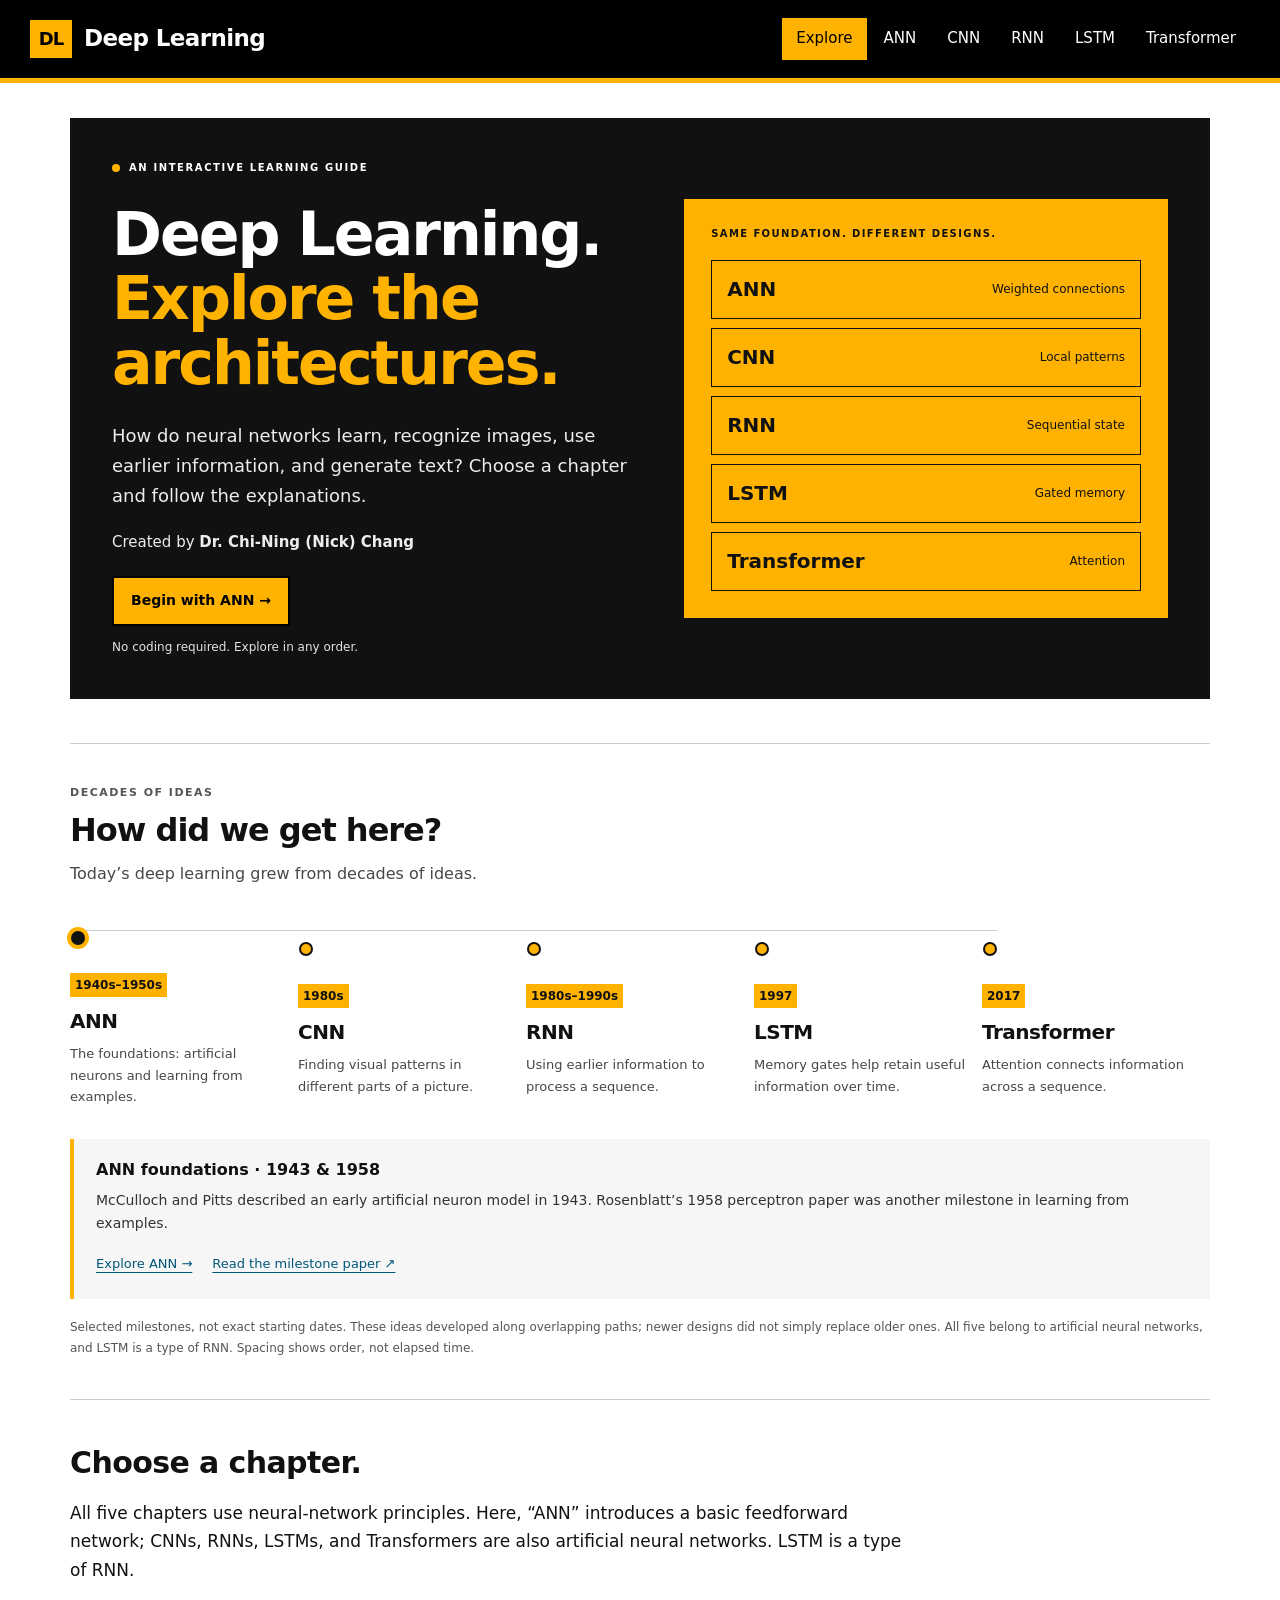
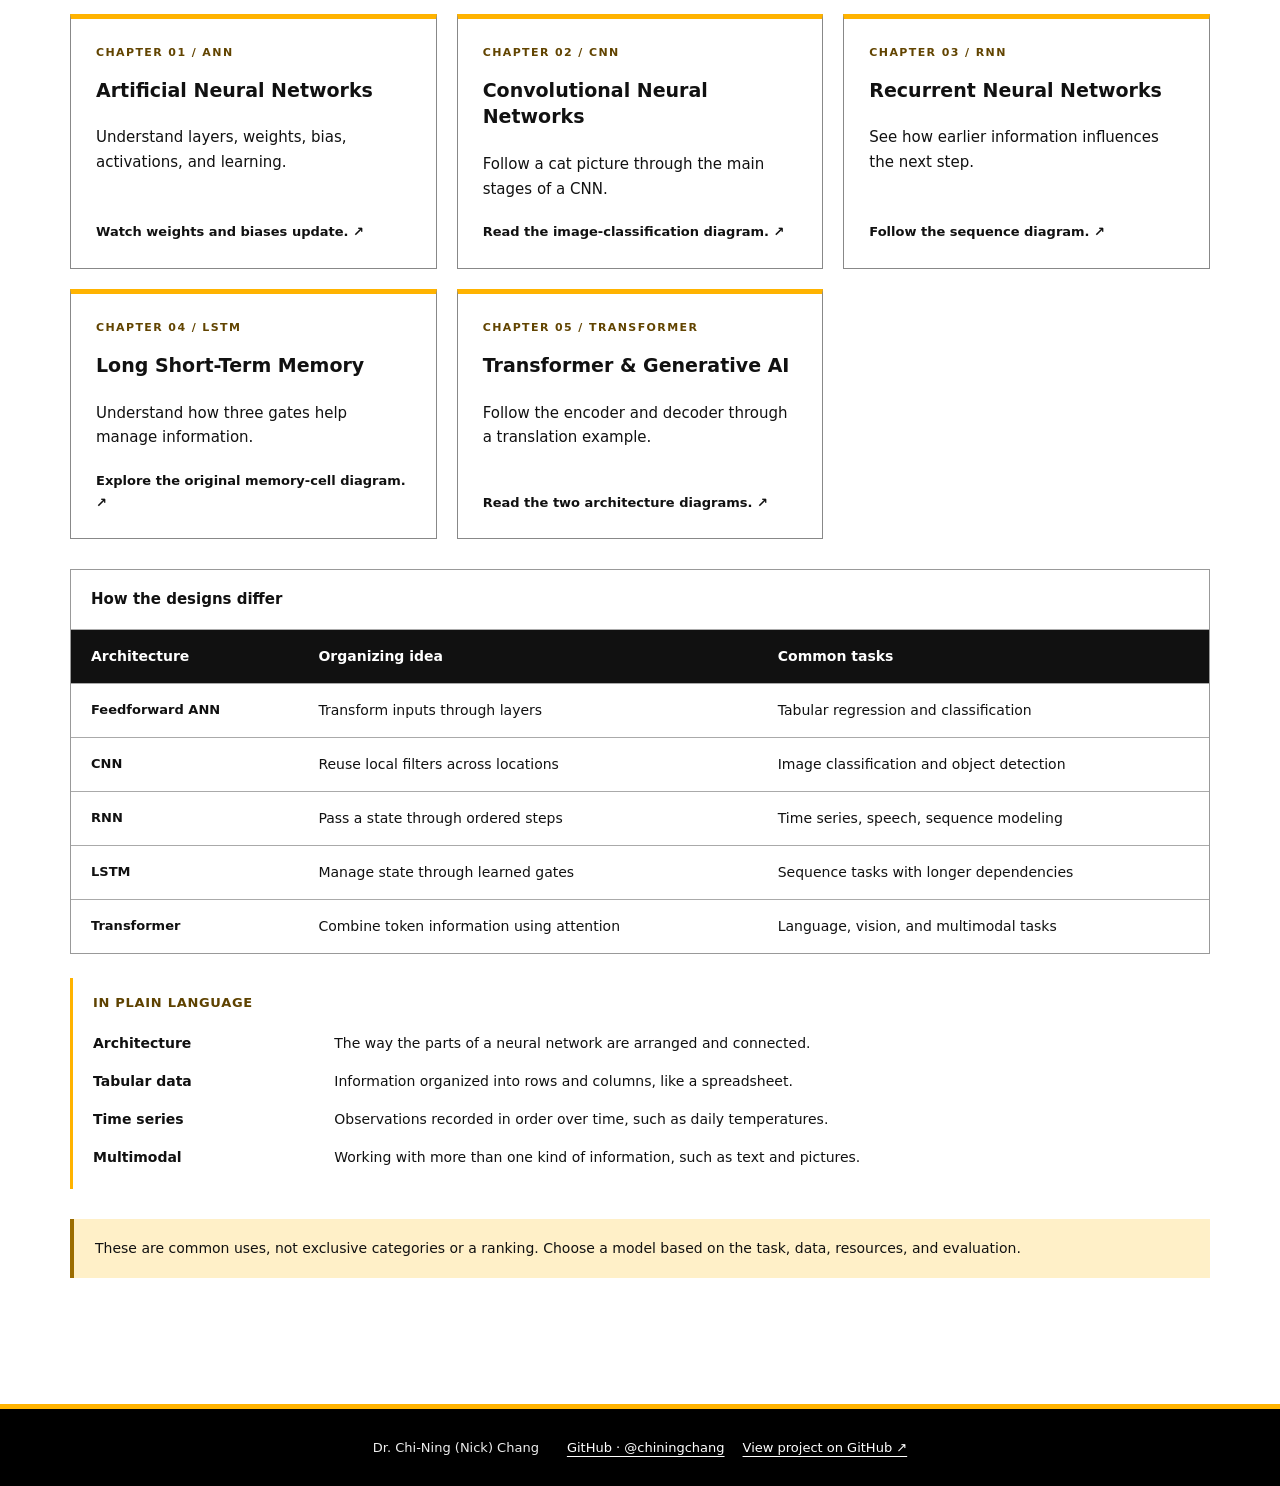
==== commit dbd6ca58: "Restore the original cover appearance while keeping architecture rows clickable" ====
--- a/index.html
+++ b/index.html
@@ -1,6 +1,6 @@
 <!DOCTYPE html>
 
-<html lang="en"><head><meta charset="utf-8"/><meta content="width=device-width,initial-scale=1" name="viewport"/><title>Explore · Deep Learning</title><meta content="Interactive lessons on neural networks, image features, sequence models, memory gates, attention and generative AI." name="description"/><link href="style.css" rel="stylesheet"/><link rel="stylesheet" href="history.css"/></head><body><header><a class="brand" href="index.html"><span class="mark">DL</span> Deep Learning</a><nav aria-label="Architecture chapters" class="architecture-nav"><a aria-current="page" class="active" href="index.html">Explore</a><a href="ann.html">ANN</a><a href="cnn.html">CNN</a><a href="rnn.html">RNN</a><a href="lstm.html">LSTM</a><a href="transformer.html">Transformer</a></nav></header><main><section class="chapter introduction"><div class="hero"><div><div class="pill"><span class="dot"></span> AN INTERACTIVE LEARNING GUIDE</div><h1>Deep Learning.<br/><em>Explore the<br/>architectures.</em></h1><p class="subtitle muted">How do neural networks learn, recognize images, use earlier information, and generate text? Choose a chapter and follow the explanations.</p><p class="hero-credit">Created by <strong>Dr. Chi-Ning (Nick) Chang</strong></p><div class="actions"><a class="btn" href="ann.html">Begin with ANN →</a><span class="minitext">No coding required. Explore in any order.</span></div></div><div class="overview-visual"><div class="overview-label">SAME FOUNDATION. DIFFERENT DESIGNS.</div><div class="architecture-stack"><a href="ann.html">ANN <small>Weighted connections</small> <span class="architecture-arrow" aria-hidden="true">→</span></a><a href="cnn.html">CNN <small>Local patterns</small> <span class="architecture-arrow" aria-hidden="true">→</span></a><a href="rnn.html">RNN <small>Sequential state</small> <span class="architecture-arrow" aria-hidden="true">→</span></a><a href="lstm.html">LSTM <small>Gated memory</small> <span class="architecture-arrow" aria-hidden="true">→</span></a><a href="transformer.html">Transformer <small>Attention</small> <span class="architecture-arrow" aria-hidden="true">→</span></a></div></div></div><section id="learning-history" aria-labelledby="history-title">
+<html lang="en"><head><meta charset="utf-8"/><meta content="width=device-width,initial-scale=1" name="viewport"/><title>Explore · Deep Learning</title><meta content="Interactive lessons on neural networks, image features, sequence models, memory gates, attention and generative AI." name="description"/><link href="style.css" rel="stylesheet"/><link rel="stylesheet" href="history.css"/></head><body><header><a class="brand" href="index.html"><span class="mark">DL</span> Deep Learning</a><nav aria-label="Architecture chapters" class="architecture-nav"><a aria-current="page" class="active" href="index.html">Explore</a><a href="ann.html">ANN</a><a href="cnn.html">CNN</a><a href="rnn.html">RNN</a><a href="lstm.html">LSTM</a><a href="transformer.html">Transformer</a></nav></header><main><section class="chapter introduction"><div class="hero"><div><div class="pill"><span class="dot"></span> AN INTERACTIVE LEARNING GUIDE</div><h1>Deep Learning.<br/><em>Explore the<br/>architectures.</em></h1><p class="subtitle muted">How do neural networks learn, recognize images, use earlier information, and generate text? Choose a chapter and follow the explanations.</p><p class="hero-credit">Created by <strong>Dr. Chi-Ning (Nick) Chang</strong></p><div class="actions"><a class="btn" href="ann.html">Begin with ANN →</a><span class="minitext">No coding required. Explore in any order.</span></div></div><div class="overview-visual"><div class="overview-label">SAME FOUNDATION. DIFFERENT DESIGNS.</div><div class="architecture-stack"><a href="ann.html">ANN <small>Weighted connections</small></a><a href="cnn.html">CNN <small>Local patterns</small></a><a href="rnn.html">RNN <small>Sequential state</small></a><a href="lstm.html">LSTM <small>Gated memory</small></a><a href="transformer.html">Transformer <small>Attention</small></a></div></div></div><section id="learning-history" aria-labelledby="history-title">
 <div class="history-eyebrow">Decades of ideas</div>
 <h2 id="history-title">How did we get here?</h2>
 <p class="history-intro">Today’s deep learning grew from decades of ideas.</p>
--- a/style.css
+++ b/style.css
@@ -10,6 +10,6 @@
 
 .hero .hero-credit{margin:0 0 22px;color:#ededed;font-size:15px;line-height:1.6}.hero .hero-credit strong{font-weight:650}
 
-.architecture-stack>a{color:#111;text-decoration:none}.architecture-stack>a small{margin-left:auto;text-align:right}.architecture-stack>a .architecture-arrow{font-size:18px;font-weight:650}.architecture-stack>a:hover{background:#111;color:#ffb300}.architecture-stack>a:focus-visible{outline:3px solid #006894;outline-offset:3px}
+.architecture-stack>a{color:#111;text-decoration:none}.architecture-stack>a:focus-visible{outline:3px solid #006894;outline-offset:3px}
 
 .paper-spotlight h2{overflow-wrap:anywhere;font-size:clamp(24px,3vw,35px)}.paper-spotlight .paper-authors{color:#ededed;margin:0 0 12px}.paper-spotlight .paper-context{color:#ededed}.paper-spotlight .paper-secondary a{color:#ffdb7a;text-underline-offset:4px}.paper-spotlight .paper-secondary{color:#ededed;font-size:13px}
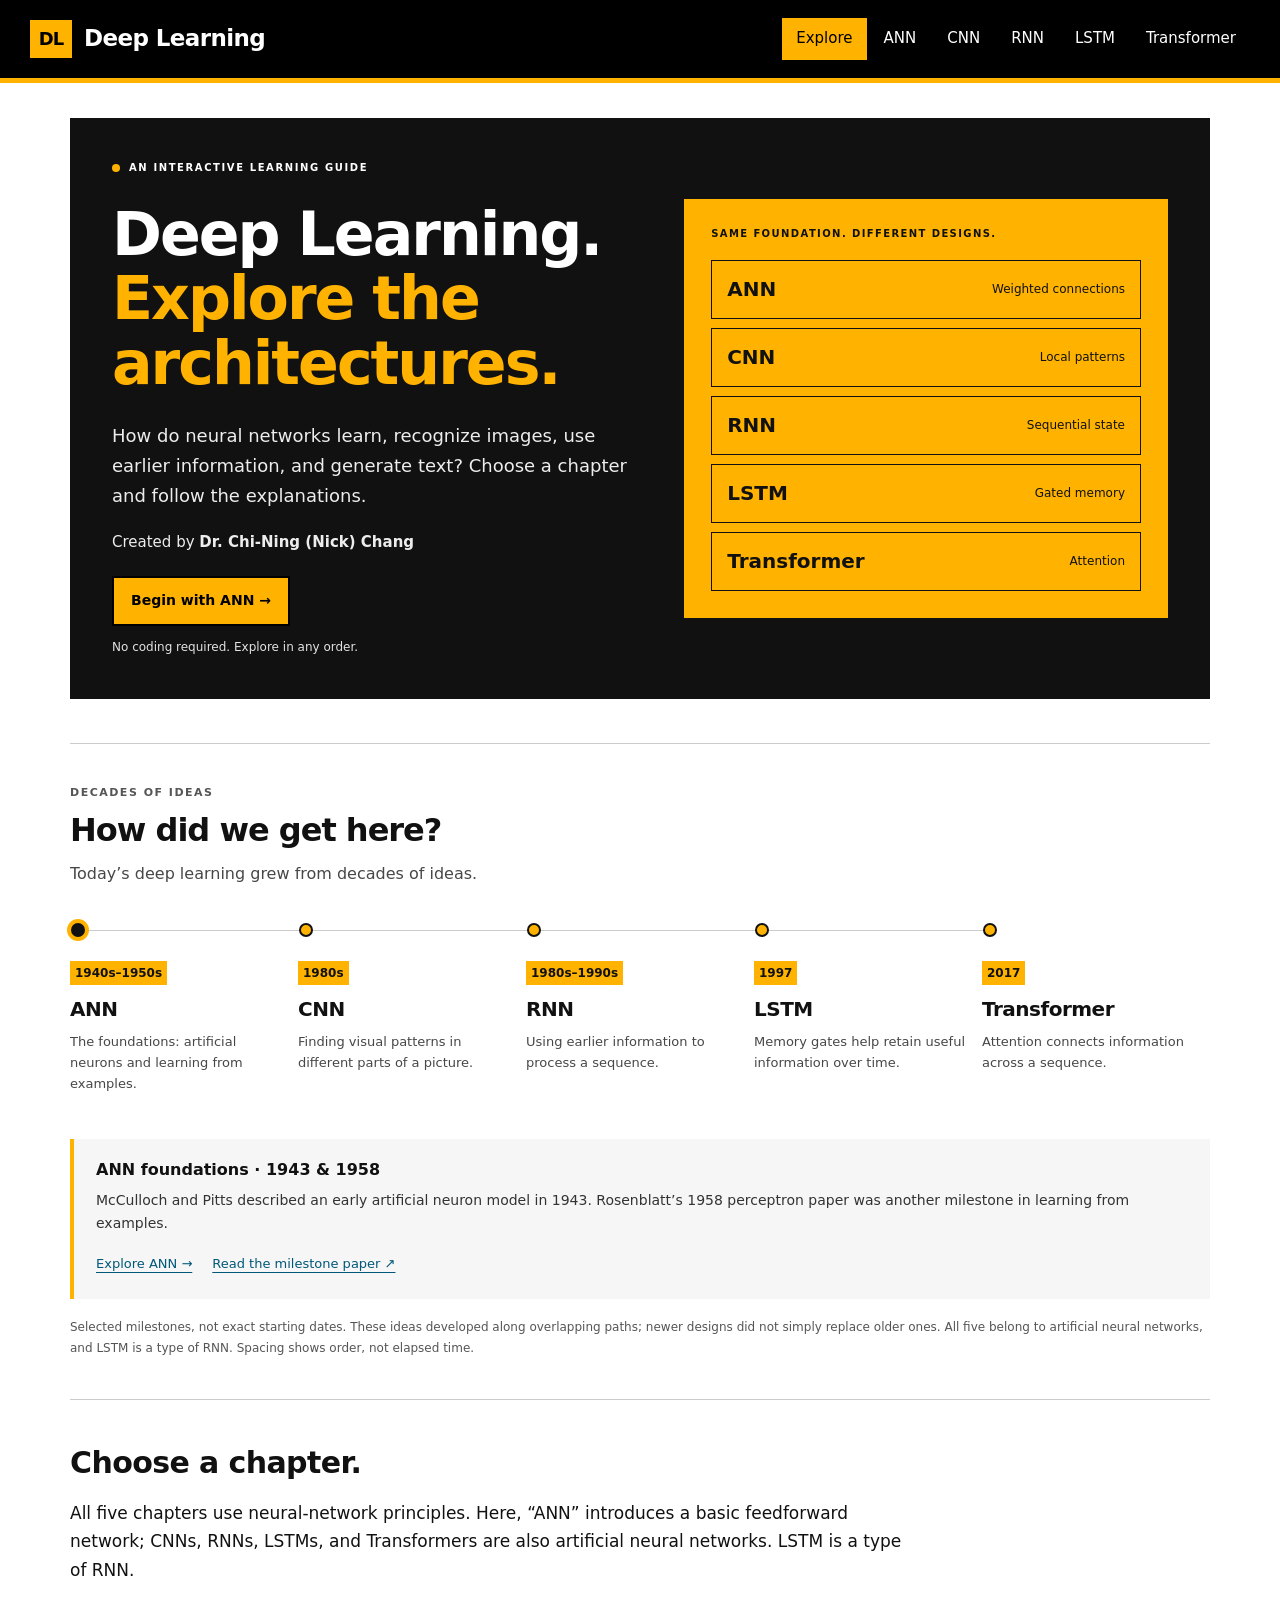
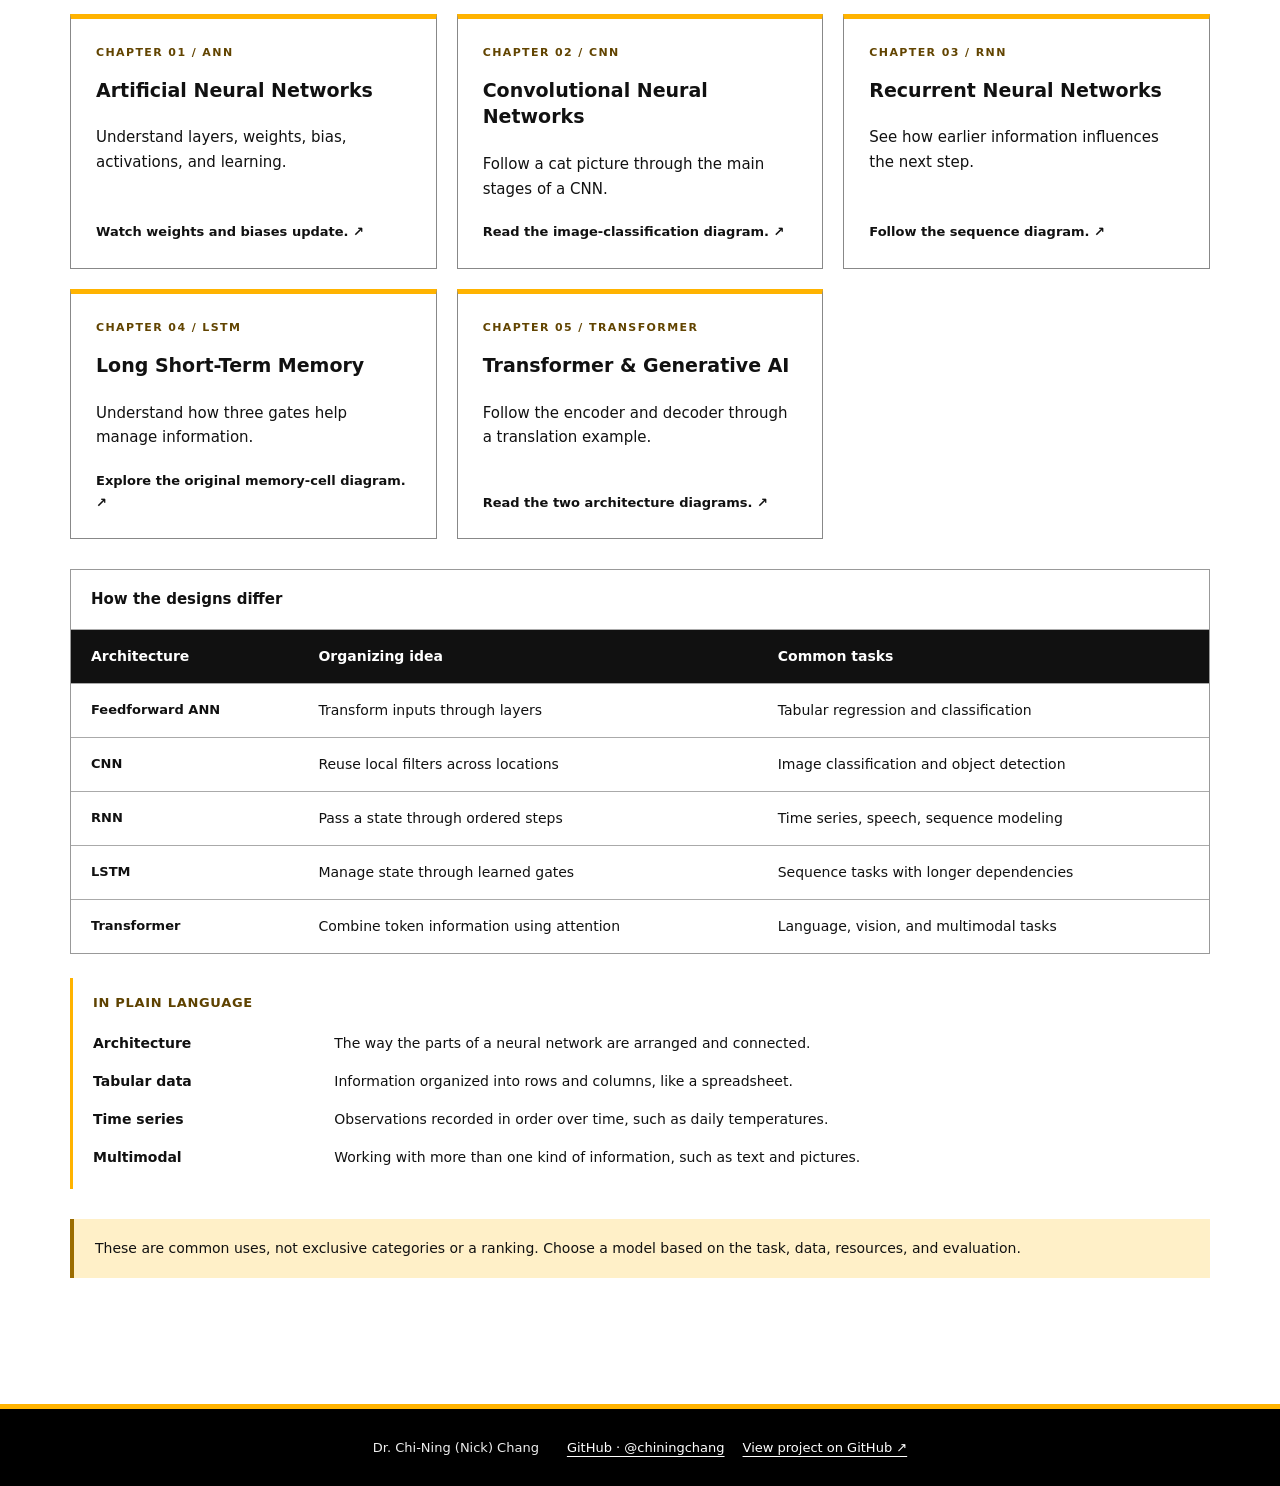
==== commit eb810bb0: "Align timeline connectors with milestone centers on desktop and mobile" ====
--- a/index.html
+++ b/index.html
@@ -1,6 +1,6 @@
 <!DOCTYPE html>
 
-<html lang="en"><head><meta charset="utf-8"/><meta content="width=device-width,initial-scale=1" name="viewport"/><title>Explore · Deep Learning</title><meta content="Interactive lessons on neural networks, image features, sequence models, memory gates, attention and generative AI." name="description"/><link href="style.css" rel="stylesheet"/><link rel="stylesheet" href="history.css"/></head><body><header><a class="brand" href="index.html"><span class="mark">DL</span> Deep Learning</a><nav aria-label="Architecture chapters" class="architecture-nav"><a aria-current="page" class="active" href="index.html">Explore</a><a href="ann.html">ANN</a><a href="cnn.html">CNN</a><a href="rnn.html">RNN</a><a href="lstm.html">LSTM</a><a href="transformer.html">Transformer</a></nav></header><main><section class="chapter introduction"><div class="hero"><div><div class="pill"><span class="dot"></span> AN INTERACTIVE LEARNING GUIDE</div><h1>Deep Learning.<br/><em>Explore the<br/>architectures.</em></h1><p class="subtitle muted">How do neural networks learn, recognize images, use earlier information, and generate text? Choose a chapter and follow the explanations.</p><p class="hero-credit">Created by <strong>Dr. Chi-Ning (Nick) Chang</strong></p><div class="actions"><a class="btn" href="ann.html">Begin with ANN →</a><span class="minitext">No coding required. Explore in any order.</span></div></div><div class="overview-visual"><div class="overview-label">SAME FOUNDATION. DIFFERENT DESIGNS.</div><div class="architecture-stack"><a href="ann.html">ANN <small>Weighted connections</small></a><a href="cnn.html">CNN <small>Local patterns</small></a><a href="rnn.html">RNN <small>Sequential state</small></a><a href="lstm.html">LSTM <small>Gated memory</small></a><a href="transformer.html">Transformer <small>Attention</small></a></div></div></div><section id="learning-history" aria-labelledby="history-title">
+<html lang="en"><head><meta charset="utf-8"/><meta content="width=device-width,initial-scale=1" name="viewport"/><title>Explore · Deep Learning</title><meta content="Interactive lessons on neural networks, image features, sequence models, memory gates, attention and generative AI." name="description"/><link href="style.css?v=20261019-cover" rel="stylesheet"/><link rel="stylesheet" href="history.css?v=20261019-connected"/></head><body><header><a class="brand" href="index.html"><span class="mark">DL</span> Deep Learning</a><nav aria-label="Architecture chapters" class="architecture-nav"><a aria-current="page" class="active" href="index.html">Explore</a><a href="ann.html">ANN</a><a href="cnn.html">CNN</a><a href="rnn.html">RNN</a><a href="lstm.html">LSTM</a><a href="transformer.html">Transformer</a></nav></header><main><section class="chapter introduction"><div class="hero"><div><div class="pill"><span class="dot"></span> AN INTERACTIVE LEARNING GUIDE</div><h1>Deep Learning.<br/><em>Explore the<br/>architectures.</em></h1><p class="subtitle muted">How do neural networks learn, recognize images, use earlier information, and generate text? Choose a chapter and follow the explanations.</p><p class="hero-credit">Created by <strong>Dr. Chi-Ning (Nick) Chang</strong></p><div class="actions"><a class="btn" href="ann.html">Begin with ANN →</a><span class="minitext">No coding required. Explore in any order.</span></div></div><div class="overview-visual"><div class="overview-label">SAME FOUNDATION. DIFFERENT DESIGNS.</div><div class="architecture-stack"><a href="ann.html">ANN <small>Weighted connections</small></a><a href="cnn.html">CNN <small>Local patterns</small></a><a href="rnn.html">RNN <small>Sequential state</small></a><a href="lstm.html">LSTM <small>Gated memory</small></a><a href="transformer.html">Transformer <small>Attention</small></a></div></div></div><section id="learning-history" aria-labelledby="history-title">
 <div class="history-eyebrow">Decades of ideas</div>
 <h2 id="history-title">How did we get here?</h2>
 <p class="history-intro">Today’s deep learning grew from decades of ideas.</p>
--- a/style.css
+++ b/style.css
@@ -13,3 +13,5 @@
 .architecture-stack>a{color:#111;text-decoration:none}.architecture-stack>a:focus-visible{outline:3px solid #006894;outline-offset:3px}
 
 .paper-spotlight h2{overflow-wrap:anywhere;font-size:clamp(24px,3vw,35px)}.paper-spotlight .paper-authors{color:#ededed;margin:0 0 12px}.paper-spotlight .paper-context{color:#ededed}.paper-spotlight .paper-secondary a{color:#ffdb7a;text-underline-offset:4px}.paper-spotlight .paper-secondary{color:#ededed;font-size:13px}
+
+.ann-overview-figure{max-width:760px;margin:30px auto;background:#fff;border:1px solid var(--line);padding:24px}.ann-overview-figure svg{display:block;width:100%;height:auto}.ann-overview-figure figcaption{font-size:14px;color:var(--muted);text-align:center;margin-top:14px}@media(max-width:650px){.ann-overview-figure{padding:12px}}
--- a/history.css
+++ b/history.css
@@ -7,10 +7,10 @@
 #learning-history .history-timeline{list-style:none;display:grid;grid-template-columns:repeat(5,minmax(0,1fr));gap:0;padding:0;margin:0}
 #learning-history .history-timeline li{position:relative;min-width:0}
 #learning-history .history-timeline li:before{content:'';position:absolute;left:0;right:0;top:15px;height:1px;background:#ccc}
-#learning-history .history-timeline li:first-child:before{left:15px}
-#learning-history .history-timeline li:last-child:before{right:calc(100% - 15px)}
-#learning-history .history-milestone{position:relative;display:block;width:100%;text-align:left;background:none;border:0;color:#111;padding:0 15px 18px 0;font:inherit;min-height:220px}
-#learning-history .history-marker{display:block;width:14px;height:14px;margin:8px 0 24px 1px;background:#ffb300;border:2px solid #111;border-radius:50%;position:relative}
+#learning-history .history-timeline li:first-child:before{left:8px}
+#learning-history .history-timeline li:last-child:before{right:calc(100% - 8px)}
+#learning-history .history-milestone{position:relative;display:flex;flex-direction:column;align-items:flex-start;justify-content:flex-start;width:100%;text-align:left;background:none;border:0;color:#111;padding:46px 15px 18px 0;font:inherit;min-height:220px}
+#learning-history .history-marker{display:block;width:14px;height:14px;margin:0;background:#ffb300;border:2px solid #111;border-radius:50%;position:absolute;top:8px;left:1px;z-index:1}
 #learning-history .history-milestone[aria-pressed="true"] .history-marker{background:#111;box-shadow:0 0 0 4px #ffb300}
 #learning-history .history-era{display:inline-block;color:#111;background:#ffb300;padding:3px 5px;font-size:12px;font-weight:750;line-height:1.5;margin-bottom:11px}
 #learning-history .history-name{display:block;font-size:20px;line-height:1.3;letter-spacing:-.5px;font-weight:800;margin-bottom:9px;overflow-wrap:anywhere}
@@ -23,4 +23,4 @@
 #learning-history .history-footnote{font-size:12px;line-height:1.75;color:#555;margin:0}
 
 
-@container(max-width:650px){#learning-history .history-timeline{grid-template-columns:1fr}#learning-history .history-timeline li:before{left:8px!important;right:auto!important;top:12px;bottom:0;width:1px;height:auto}#learning-history .history-timeline li:last-child:before{bottom:calc(100% - 12px)}#learning-history .history-milestone{padding:0 0 24px 35px;min-height:0}#learning-history .history-marker{position:absolute;top:0;left:1px;margin:6px 0}#learning-history .history-era{margin-bottom:6px}#learning-history .history-name{display:inline-block;font-size:20px;margin:0 0 5px 8px}#learning-history .history-caption{font-size:14px}#learning-history .history-detail{margin-top:5px;padding:16px}#learning-history h2{font-size:28px}}
+@container(max-width:650px){#learning-history .history-timeline{grid-template-columns:1fr}#learning-history .history-timeline li:before{left:8px!important;right:auto!important;top:13px;bottom:0;width:1px;height:auto}#learning-history .history-timeline li:last-child:before{bottom:calc(100% - 13px)}#learning-history .history-milestone{padding:0 0 24px 35px;min-height:0}#learning-history .history-marker{top:6px;left:1px;margin:0}#learning-history .history-era{margin-bottom:6px}#learning-history .history-name{display:inline-block;font-size:20px;margin:0 0 5px 8px}#learning-history .history-caption{font-size:14px}#learning-history .history-detail{margin-top:5px;padding:16px}#learning-history h2{font-size:28px}}
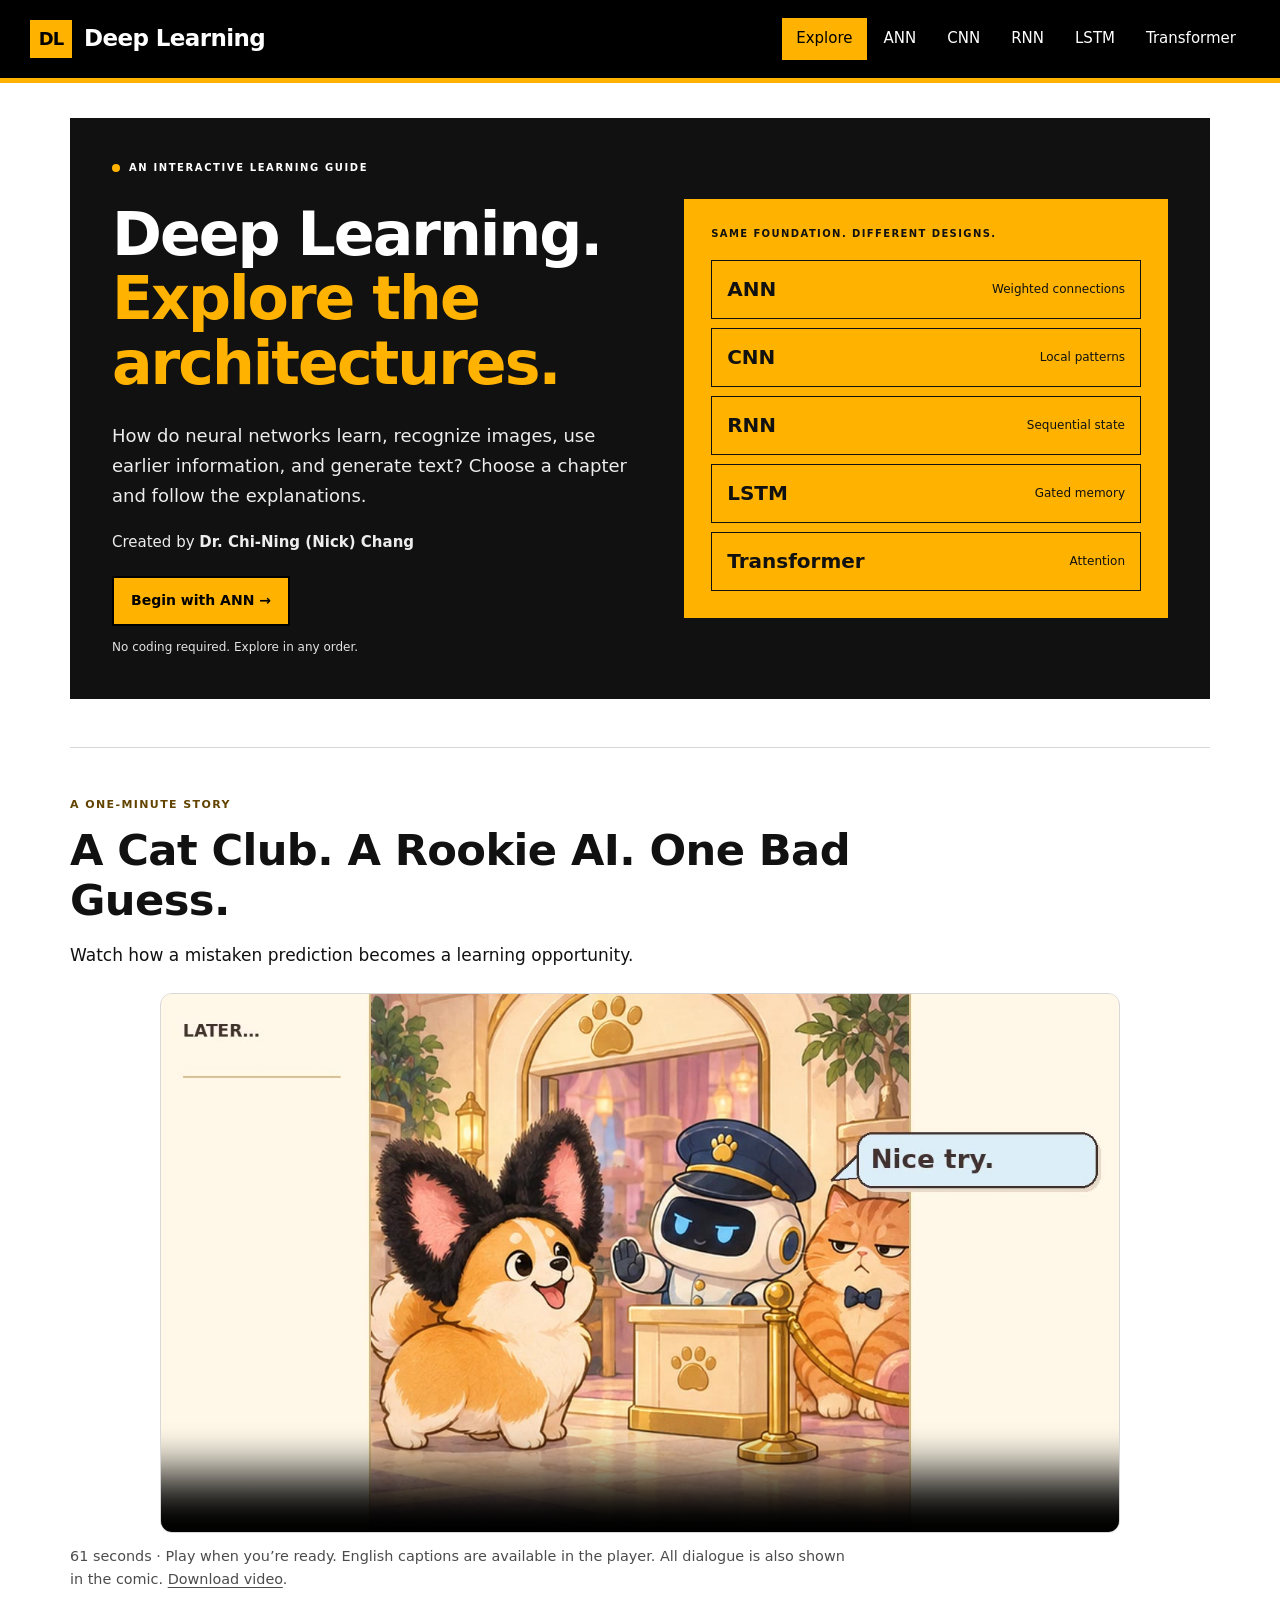
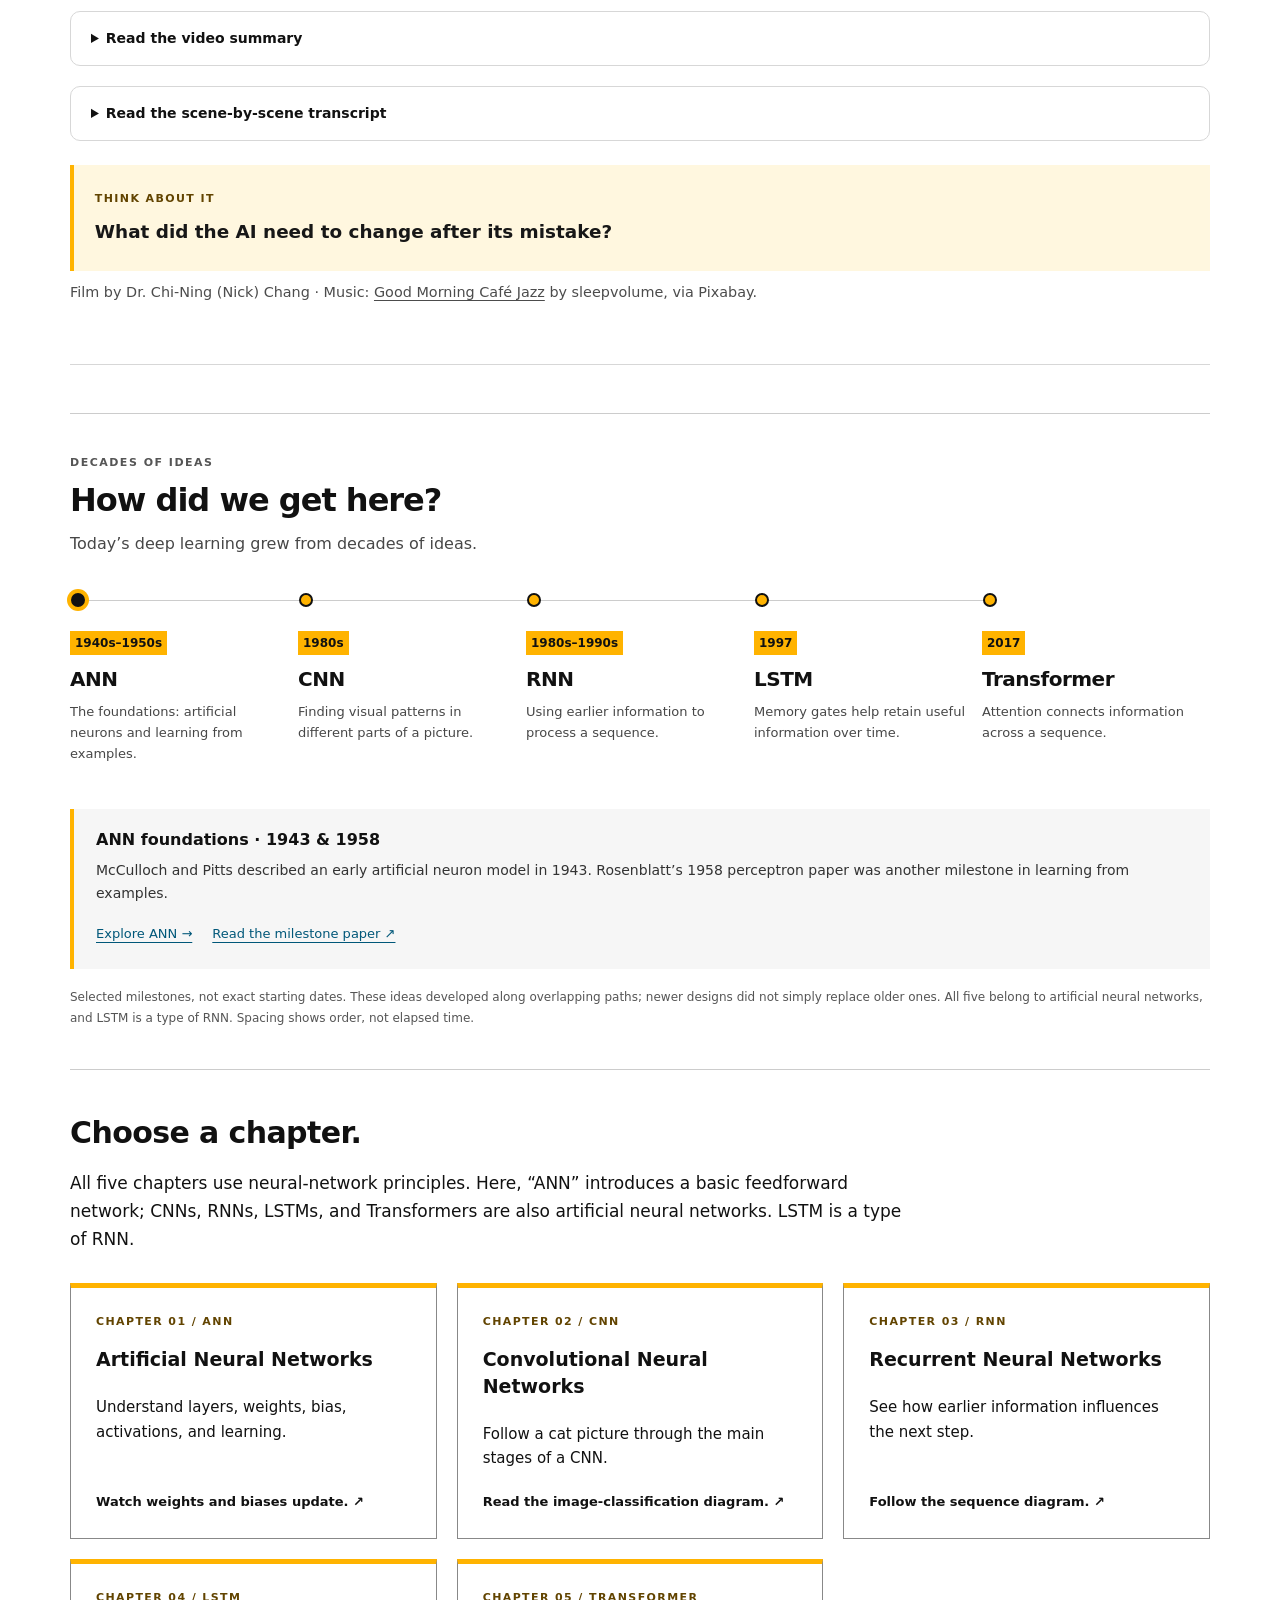
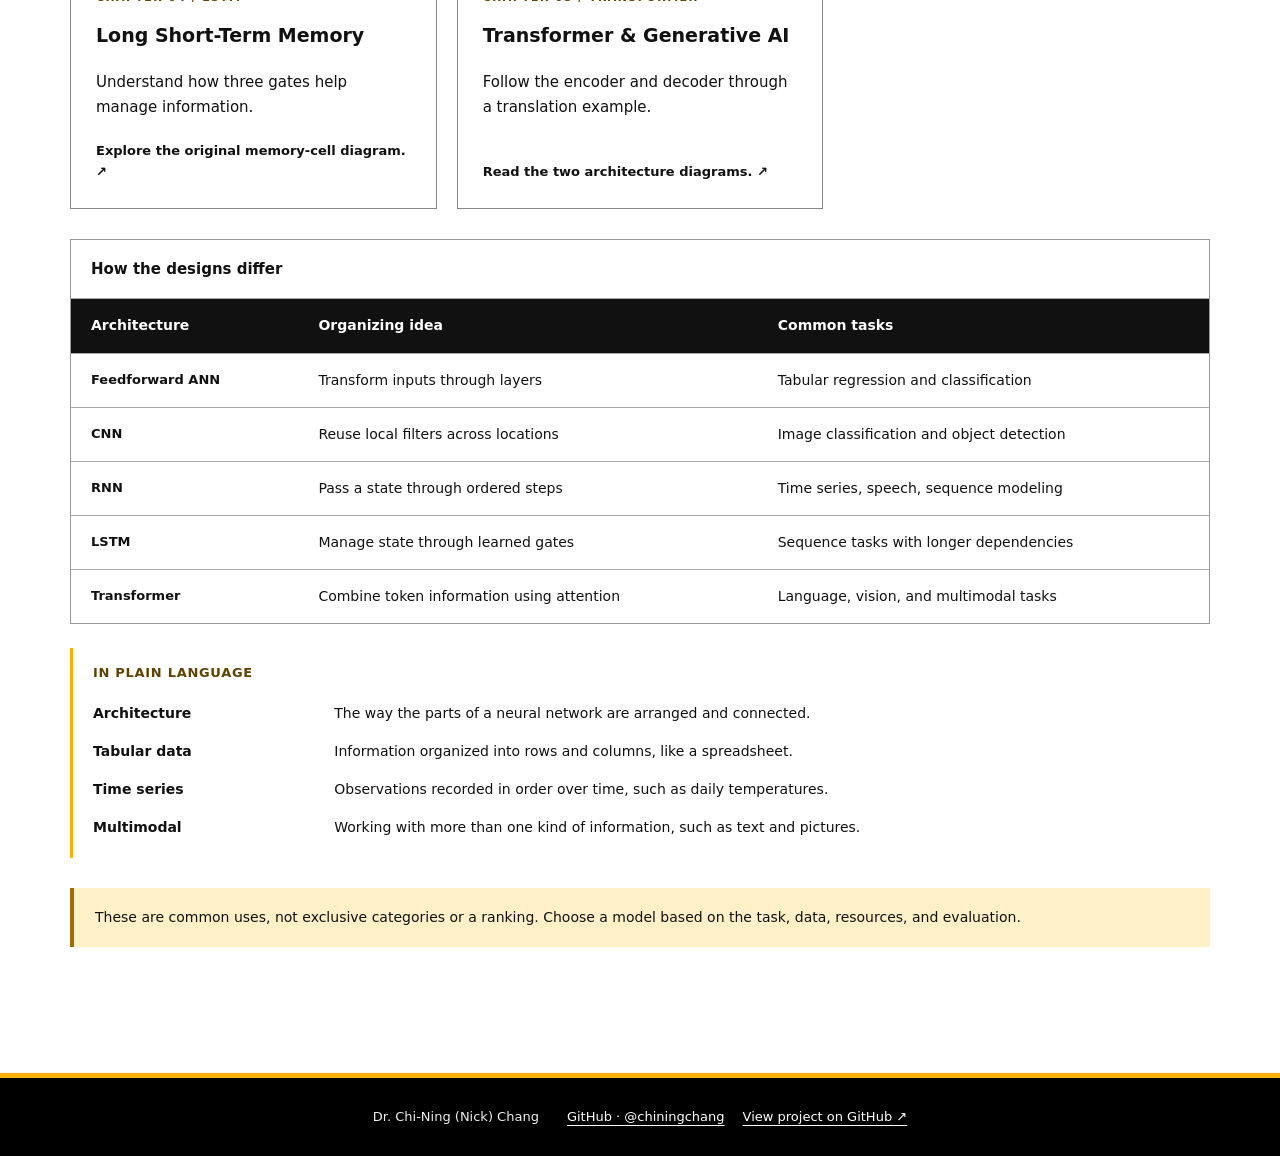
==== commit 4c800b77: "Add Cat Club opening film with captions, summary, transcript and reflection" ====
--- a/index.html
+++ b/index.html
@@ -1,6 +1,36 @@
 <!DOCTYPE html>
 
-<html lang="en"><head><meta charset="utf-8"/><meta content="width=device-width,initial-scale=1" name="viewport"/><title>Explore · Deep Learning</title><meta content="Interactive lessons on neural networks, image features, sequence models, memory gates, attention and generative AI." name="description"/><link href="style.css?v=20261019-cover" rel="stylesheet"/><link rel="stylesheet" href="history.css?v=20261019-connected"/></head><body><header><a class="brand" href="index.html"><span class="mark">DL</span> Deep Learning</a><nav aria-label="Architecture chapters" class="architecture-nav"><a aria-current="page" class="active" href="index.html">Explore</a><a href="ann.html">ANN</a><a href="cnn.html">CNN</a><a href="rnn.html">RNN</a><a href="lstm.html">LSTM</a><a href="transformer.html">Transformer</a></nav></header><main><section class="chapter introduction"><div class="hero"><div><div class="pill"><span class="dot"></span> AN INTERACTIVE LEARNING GUIDE</div><h1>Deep Learning.<br/><em>Explore the<br/>architectures.</em></h1><p class="subtitle muted">How do neural networks learn, recognize images, use earlier information, and generate text? Choose a chapter and follow the explanations.</p><p class="hero-credit">Created by <strong>Dr. Chi-Ning (Nick) Chang</strong></p><div class="actions"><a class="btn" href="ann.html">Begin with ANN →</a><span class="minitext">No coding required. Explore in any order.</span></div></div><div class="overview-visual"><div class="overview-label">SAME FOUNDATION. DIFFERENT DESIGNS.</div><div class="architecture-stack"><a href="ann.html">ANN <small>Weighted connections</small></a><a href="cnn.html">CNN <small>Local patterns</small></a><a href="rnn.html">RNN <small>Sequential state</small></a><a href="lstm.html">LSTM <small>Gated memory</small></a><a href="transformer.html">Transformer <small>Attention</small></a></div></div></div><section id="learning-history" aria-labelledby="history-title">
+<html lang="en"><head><meta charset="utf-8"/><meta content="width=device-width,initial-scale=1" name="viewport"/><title>Explore · Deep Learning</title><meta content="Interactive lessons on neural networks, image features, sequence models, memory gates, attention and generative AI." name="description"/><link href="style.css?v=20261019-cover" rel="stylesheet"/><link rel="stylesheet" href="history.css?v=20261019-connected"/><link rel="stylesheet" href="intro-video.css?v=20261019-cat-club"/></head><body><header><a class="brand" href="index.html"><span class="mark">DL</span> Deep Learning</a><nav aria-label="Architecture chapters" class="architecture-nav"><a aria-current="page" class="active" href="index.html">Explore</a><a href="ann.html">ANN</a><a href="cnn.html">CNN</a><a href="rnn.html">RNN</a><a href="lstm.html">LSTM</a><a href="transformer.html">Transformer</a></nav></header><main><section class="chapter introduction"><div class="hero"><div><div class="pill"><span class="dot"></span> AN INTERACTIVE LEARNING GUIDE</div><h1>Deep Learning.<br/><em>Explore the<br/>architectures.</em></h1><p class="subtitle muted">How do neural networks learn, recognize images, use earlier information, and generate text? Choose a chapter and follow the explanations.</p><p class="hero-credit">Created by <strong>Dr. Chi-Ning (Nick) Chang</strong></p><div class="actions"><a class="btn" href="ann.html">Begin with ANN →</a><span class="minitext">No coding required. Explore in any order.</span></div></div><div class="overview-visual"><div class="overview-label">SAME FOUNDATION. DIFFERENT DESIGNS.</div><div class="architecture-stack"><a href="ann.html">ANN <small>Weighted connections</small></a><a href="cnn.html">CNN <small>Local patterns</small></a><a href="rnn.html">RNN <small>Sequential state</small></a><a href="lstm.html">LSTM <small>Gated memory</small></a><a href="transformer.html">Transformer <small>Attention</small></a></div></div></div><section class="film-intro" id="cat-club" aria-labelledby="cat-club-title">
+<span class="eyebrow">A one-minute story</span>
+<h2 id="cat-club-title">A Cat Club. A Rookie AI. One Bad Guess.</h2>
+<p>Watch how a mistaken prediction becomes a learning opportunity.</p>
+<video class="film-player" controls playsinline preload="none" poster="assets/cat-club-poster.jpg" aria-label="Cat Club: a comic story about learning from a mistaken prediction" aria-describedby="cat-club-help">
+<source src="assets/cat-club.mp4" type="video/mp4"/>
+<track kind="captions" src="assets/cat-club-en.vtt" srclang="en" label="English captions"/>
+Your browser does not support this video. <a href="assets/cat-club.mp4">Download the film</a> or read the summary and transcript below.
+</video>
+<p class="film-help" id="cat-club-help">61 seconds · Play when you’re ready. English captions are available in the player. All dialogue is also shown in the comic. <a href="assets/cat-club.mp4">Download video</a>.</p>
+<details id="cat-club-summary"><summary>Read the video summary</summary>
+<p>A robot guards a cats-only club. It mistakes a dog wearing fake cat ears for a cat because it relies too heavily on one clue: pointy ears. After discovering the mistake, it reviews its prediction and adjusts its settings using more labeled examples. When the dog returns with even bigger fake ears, the robot is no longer fooled.</p>
+<p>The story illustrates a learning cycle: make a prediction, compare it with the correct answer, work out what needs to change, and adjust.</p>
+<p>This is a playful analogy. The bark reveals the mistake; the model is still classifying pictures. Real training uses numerical calculations and many labeled examples, and improvement is not guaranteed.</p>
+</details>
+<details id="cat-club-transcript"><summary>Read the scene-by-scene transcript</summary>
+<p>There is no spoken dialogue. Speech bubbles show the characters’ words. Light café jazz and brief comic sound effects accompany the story.</p>
+<ol>
+<li><strong>At the door · 0:00–0:06.</strong> A dog wearing fake cat ears approaches a robot guarding a CATS ONLY club. The dog says, “Meow?”</li>
+<li><strong>Forward pass · 0:06–0:13.</strong> The robot says, “Pointy ears. Definitely a cat!” An APPROVED stamp appears. The robot has made a prediction using the wrong clue too strongly.</li>
+<li><strong>Compare · 0:13–0:21.</strong> The dog says, “WOOF!” The cat manager replies, “That… is a dog.” The robot says, “Oh.” The correct label exposes the mistaken prediction.</li>
+<li><strong>Backpropagation · 0:21–0:33.</strong> The robot says, “I relied too much on the ears.” A diagram follows the correction signal backward through the connections to work out which settings contributed to the error. The settings have not been updated yet.</li>
+<li><strong>Update · 0:33–0:44.</strong> The cat says, “More examples. Keep practicing.” The robot says, “Adjust. Try again.” Sliders labeled Ears, Other clues, and Bias change, illustrating adjustments guided by labeled examples.</li>
+<li><strong>Later · 0:44–0:54.7.</strong> The dog returns with much bigger fake ears and says, “Meow?” The robot replies, “Nice try.” The dog tries, “…Meow?” The cat looks unimpressed. The camera moves toward the ellipsis beside the cat.</li>
+<li><strong>The awkward pause · 0:54.7–1:01.</strong> The ellipsis stays alone for three seconds while the music continues. The closing credits appear: “by Dr. Chi-Ning (Nick) Chang” and “Music: Good Morning Café Jazz — sleepvolume; Source: Pixabay.” The music fades out, then the picture fades to black.</li>
+</ol>
+</details>
+<aside class="film-reflection" aria-labelledby="cat-club-question"><span class="eyebrow">Think about it</span><p id="cat-club-question">What did the AI need to change after its mistake?</p></aside>
+<p class="film-credit">Film by Dr. Chi-Ning (Nick) Chang · Music: <a href="https://pixabay.com/music/traditional-jazz-good-morning-caf%C3%A9-jazz-227888/" target="_blank" rel="noopener noreferrer">Good Morning Café Jazz</a> by sleepvolume, via Pixabay.</p>
+</section>
+<section id="learning-history" aria-labelledby="history-title">
 <div class="history-eyebrow">Decades of ideas</div>
 <h2 id="history-title">How did we get here?</h2>
 <p class="history-intro">Today’s deep learning grew from decades of ideas.</p>
--- a/intro-video.css
+++ b/intro-video.css
@@ -0,0 +1,14 @@
+.film-intro{margin:3rem 0;padding:2.5rem 0;border-top:1px solid #d7d7d7;border-bottom:1px solid #d7d7d7}
+.film-intro h2{font-size:clamp(1.8rem,4vw,2.7rem);line-height:1.15;margin:.6rem 0 1rem;max-width:850px}
+.film-intro>p{max-width:780px}
+.film-player{display:block;width:100%;max-width:960px;aspect-ratio:16/9;height:auto;margin:1.5rem auto .75rem;background:#fff7e8;border:1px solid #d7d7d7;border-radius:12px}
+.film-help,.film-credit{font-size:.9rem;color:#4c4c4c;line-height:1.6}
+.film-intro details{margin:1.2rem 0;padding:1rem 1.25rem;border:1px solid #d7d7d7;border-radius:10px;background:#fff}
+.film-intro summary{font-weight:700;cursor:pointer;line-height:1.5}
+.film-intro details p,.film-intro li{max-width:850px;line-height:1.7}
+.film-intro li+li{margin-top:.8rem}
+.film-reflection{margin-top:1.5rem;padding:1.1rem 1.3rem;background:#fff7df;border-left:4px solid #ffb300;color:#171717}
+.film-reflection p{margin:.4rem 0;font-size:1.15rem;font-weight:700}
+.film-intro a{color:inherit;text-decoration:underline;text-underline-offset:3px}
+.film-intro :is(a,summary,video):focus-visible{outline:3px solid #171717;outline-offset:5px}
+@media(max-width:600px){.film-intro{padding:1.75rem 0;margin:2rem 0}.film-intro details{padding:.85rem}.film-credit{font-size:.85rem}}
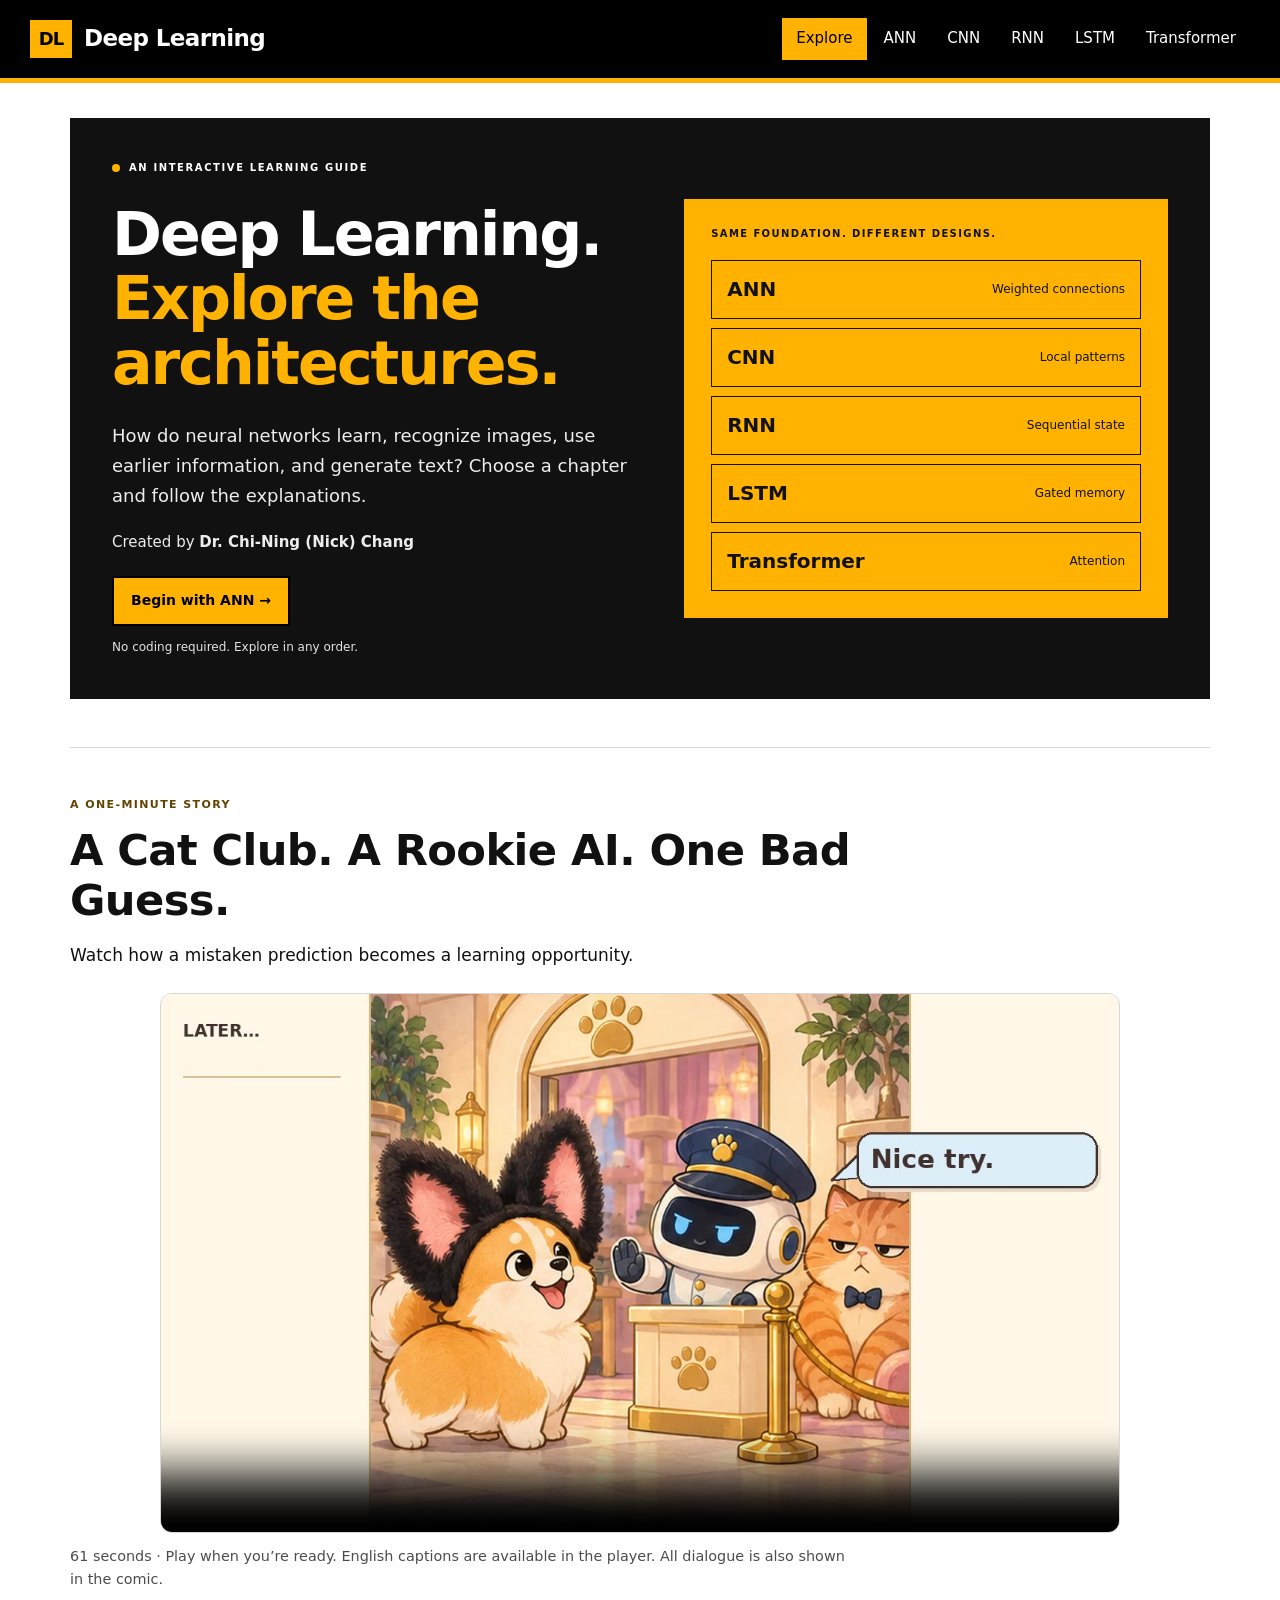
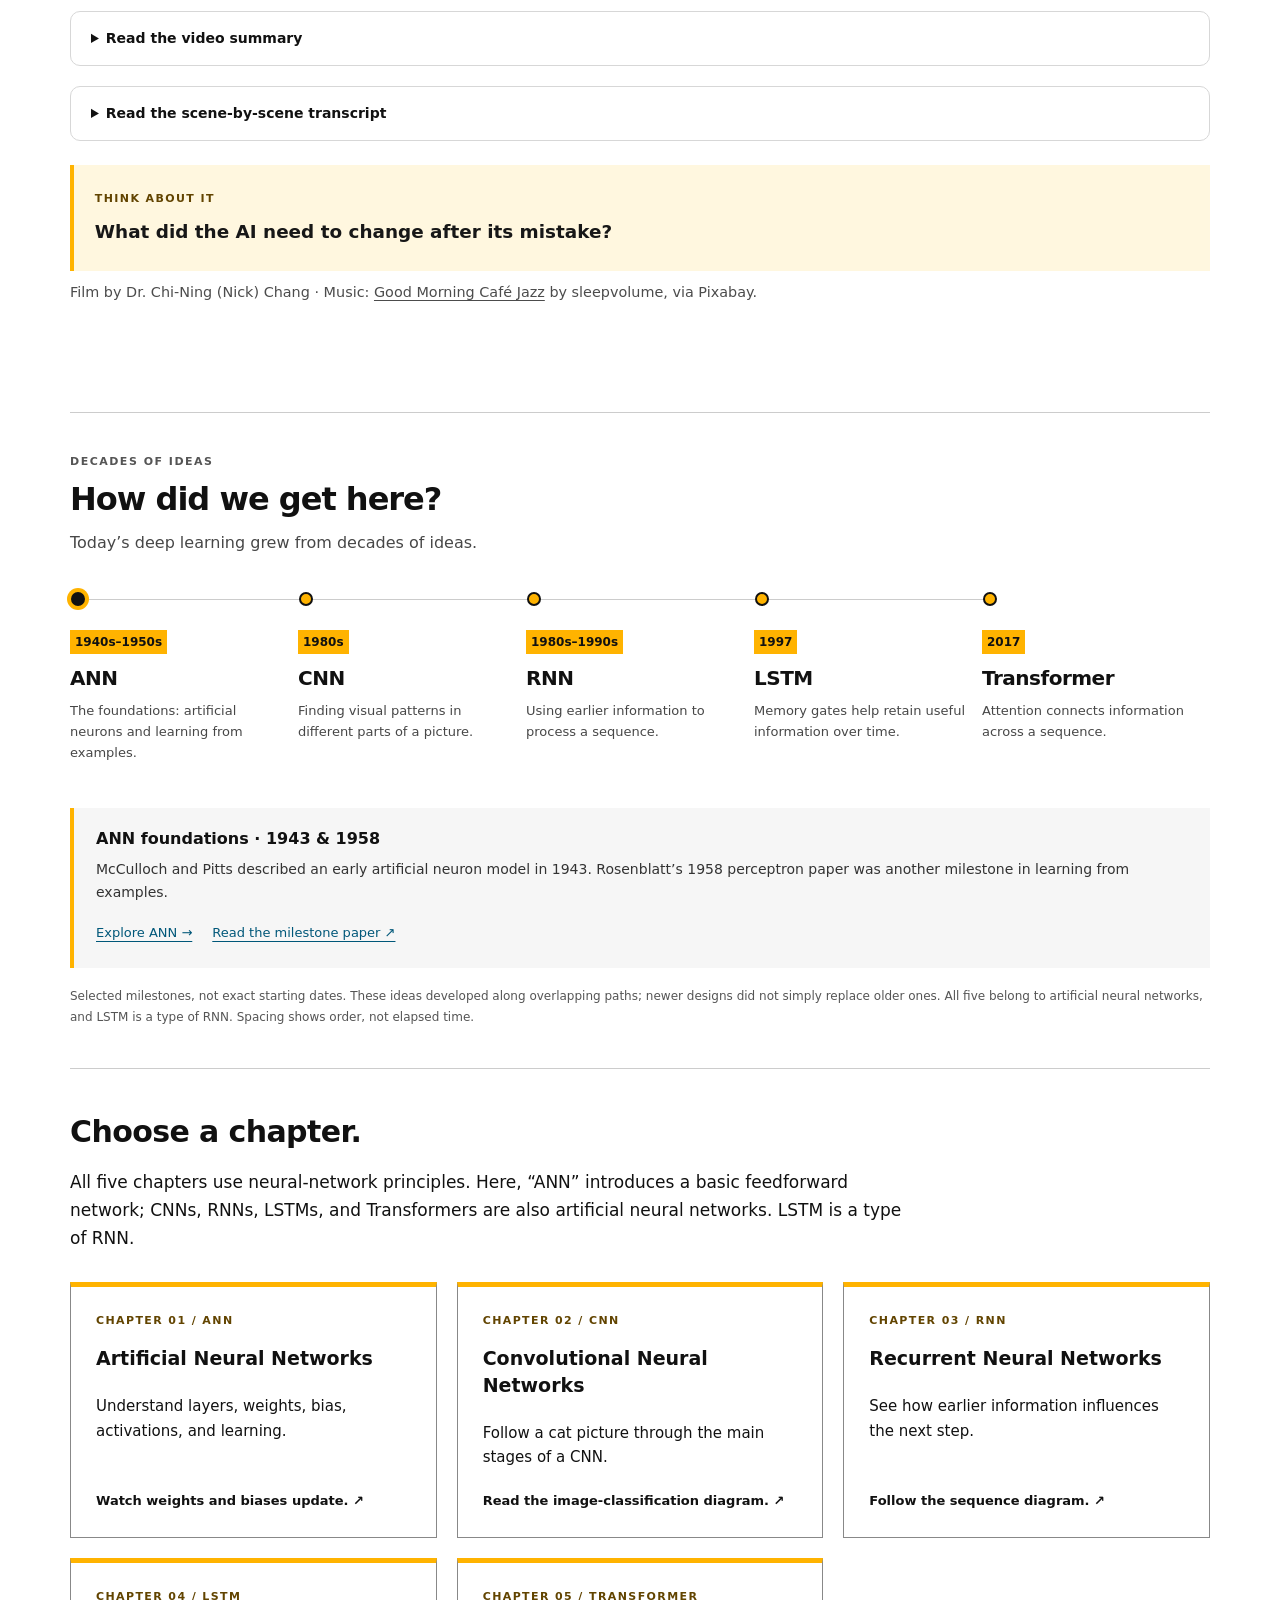
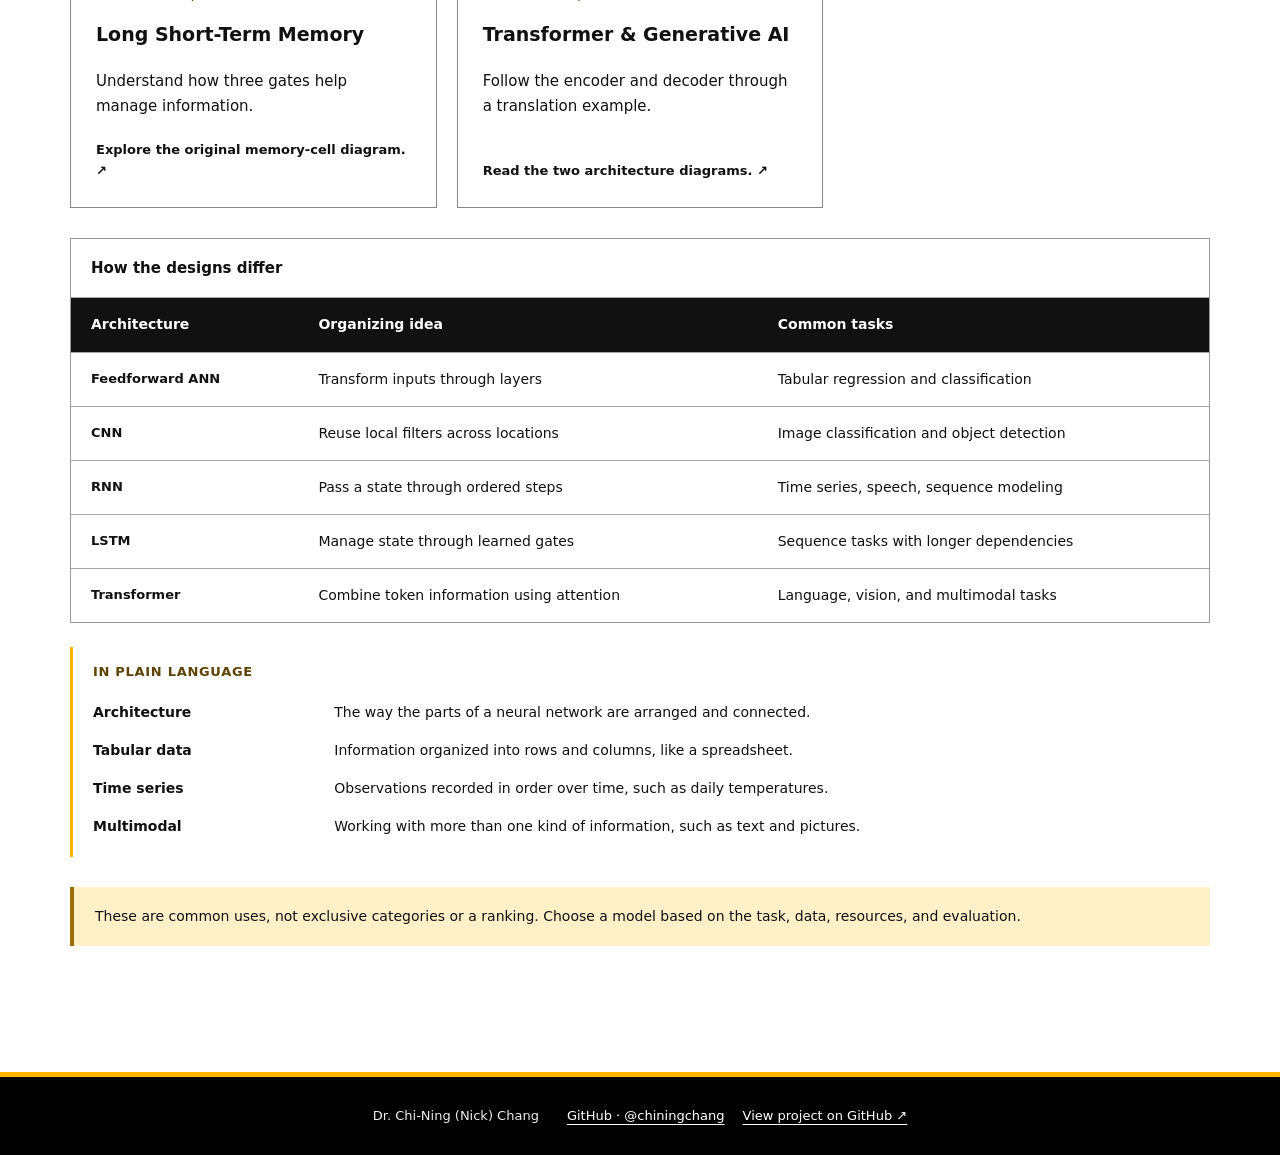
==== commit 5305b59d: "Remove video download links and keep one divider before the timeline" ====
--- a/index.html
+++ b/index.html
@@ -1,15 +1,15 @@
 <!DOCTYPE html>
 
-<html lang="en"><head><meta charset="utf-8"/><meta content="width=device-width,initial-scale=1" name="viewport"/><title>Explore · Deep Learning</title><meta content="Interactive lessons on neural networks, image features, sequence models, memory gates, attention and generative AI." name="description"/><link href="style.css?v=20261019-cover" rel="stylesheet"/><link rel="stylesheet" href="history.css?v=20261019-connected"/><link rel="stylesheet" href="intro-video.css?v=20261019-cat-club"/></head><body><header><a class="brand" href="index.html"><span class="mark">DL</span> Deep Learning</a><nav aria-label="Architecture chapters" class="architecture-nav"><a aria-current="page" class="active" href="index.html">Explore</a><a href="ann.html">ANN</a><a href="cnn.html">CNN</a><a href="rnn.html">RNN</a><a href="lstm.html">LSTM</a><a href="transformer.html">Transformer</a></nav></header><main><section class="chapter introduction"><div class="hero"><div><div class="pill"><span class="dot"></span> AN INTERACTIVE LEARNING GUIDE</div><h1>Deep Learning.<br/><em>Explore the<br/>architectures.</em></h1><p class="subtitle muted">How do neural networks learn, recognize images, use earlier information, and generate text? Choose a chapter and follow the explanations.</p><p class="hero-credit">Created by <strong>Dr. Chi-Ning (Nick) Chang</strong></p><div class="actions"><a class="btn" href="ann.html">Begin with ANN →</a><span class="minitext">No coding required. Explore in any order.</span></div></div><div class="overview-visual"><div class="overview-label">SAME FOUNDATION. DIFFERENT DESIGNS.</div><div class="architecture-stack"><a href="ann.html">ANN <small>Weighted connections</small></a><a href="cnn.html">CNN <small>Local patterns</small></a><a href="rnn.html">RNN <small>Sequential state</small></a><a href="lstm.html">LSTM <small>Gated memory</small></a><a href="transformer.html">Transformer <small>Attention</small></a></div></div></div><section class="film-intro" id="cat-club" aria-labelledby="cat-club-title">
+<html lang="en"><head><meta charset="utf-8"/><meta content="width=device-width,initial-scale=1" name="viewport"/><title>Explore · Deep Learning</title><meta content="Interactive lessons on neural networks, image features, sequence models, memory gates, attention and generative AI." name="description"/><link href="style.css?v=20261019-cover" rel="stylesheet"/><link rel="stylesheet" href="history.css?v=20261019-connected"/><link rel="stylesheet" href="intro-video.css?v=20261019-single-divider"/></head><body><header><a class="brand" href="index.html"><span class="mark">DL</span> Deep Learning</a><nav aria-label="Architecture chapters" class="architecture-nav"><a aria-current="page" class="active" href="index.html">Explore</a><a href="ann.html">ANN</a><a href="cnn.html">CNN</a><a href="rnn.html">RNN</a><a href="lstm.html">LSTM</a><a href="transformer.html">Transformer</a></nav></header><main><section class="chapter introduction"><div class="hero"><div><div class="pill"><span class="dot"></span> AN INTERACTIVE LEARNING GUIDE</div><h1>Deep Learning.<br/><em>Explore the<br/>architectures.</em></h1><p class="subtitle muted">How do neural networks learn, recognize images, use earlier information, and generate text? Choose a chapter and follow the explanations.</p><p class="hero-credit">Created by <strong>Dr. Chi-Ning (Nick) Chang</strong></p><div class="actions"><a class="btn" href="ann.html">Begin with ANN →</a><span class="minitext">No coding required. Explore in any order.</span></div></div><div class="overview-visual"><div class="overview-label">SAME FOUNDATION. DIFFERENT DESIGNS.</div><div class="architecture-stack"><a href="ann.html">ANN <small>Weighted connections</small></a><a href="cnn.html">CNN <small>Local patterns</small></a><a href="rnn.html">RNN <small>Sequential state</small></a><a href="lstm.html">LSTM <small>Gated memory</small></a><a href="transformer.html">Transformer <small>Attention</small></a></div></div></div><section class="film-intro" id="cat-club" aria-labelledby="cat-club-title">
 <span class="eyebrow">A one-minute story</span>
 <h2 id="cat-club-title">A Cat Club. A Rookie AI. One Bad Guess.</h2>
 <p>Watch how a mistaken prediction becomes a learning opportunity.</p>
 <video class="film-player" controls playsinline preload="none" poster="assets/cat-club-poster.jpg" aria-label="Cat Club: a comic story about learning from a mistaken prediction" aria-describedby="cat-club-help">
 <source src="assets/cat-club.mp4" type="video/mp4"/>
 <track kind="captions" src="assets/cat-club-en.vtt" srclang="en" label="English captions"/>
-Your browser does not support this video. <a href="assets/cat-club.mp4">Download the film</a> or read the summary and transcript below.
+Your browser does not support this video. Read the summary and transcript below.
 </video>
-<p class="film-help" id="cat-club-help">61 seconds · Play when you’re ready. English captions are available in the player. All dialogue is also shown in the comic. <a href="assets/cat-club.mp4">Download video</a>.</p>
+<p class="film-help" id="cat-club-help">61 seconds · Play when you’re ready. English captions are available in the player. All dialogue is also shown in the comic.</p>
 <details id="cat-club-summary"><summary>Read the video summary</summary>
 <p>A robot guards a cats-only club. It mistakes a dog wearing fake cat ears for a cat because it relies too heavily on one clue: pointy ears. After discovering the mistake, it reviews its prediction and adjusts its settings using more labeled examples. When the dog returns with even bigger fake ears, the robot is no longer fooled.</p>
 <p>The story illustrates a learning cycle: make a prediction, compare it with the correct answer, work out what needs to change, and adjust.</p>
--- a/intro-video.css
+++ b/intro-video.css
@@ -1,4 +1,4 @@
-.film-intro{margin:3rem 0;padding:2.5rem 0;border-top:1px solid #d7d7d7;border-bottom:1px solid #d7d7d7}
+.film-intro{margin:3rem 0;padding:2.5rem 0;border-top:1px solid #d7d7d7;border-bottom:0}
 .film-intro h2{font-size:clamp(1.8rem,4vw,2.7rem);line-height:1.15;margin:.6rem 0 1rem;max-width:850px}
 .film-intro>p{max-width:780px}
 .film-player{display:block;width:100%;max-width:960px;aspect-ratio:16/9;height:auto;margin:1.5rem auto .75rem;background:#fff7e8;border:1px solid #d7d7d7;border-radius:12px}
